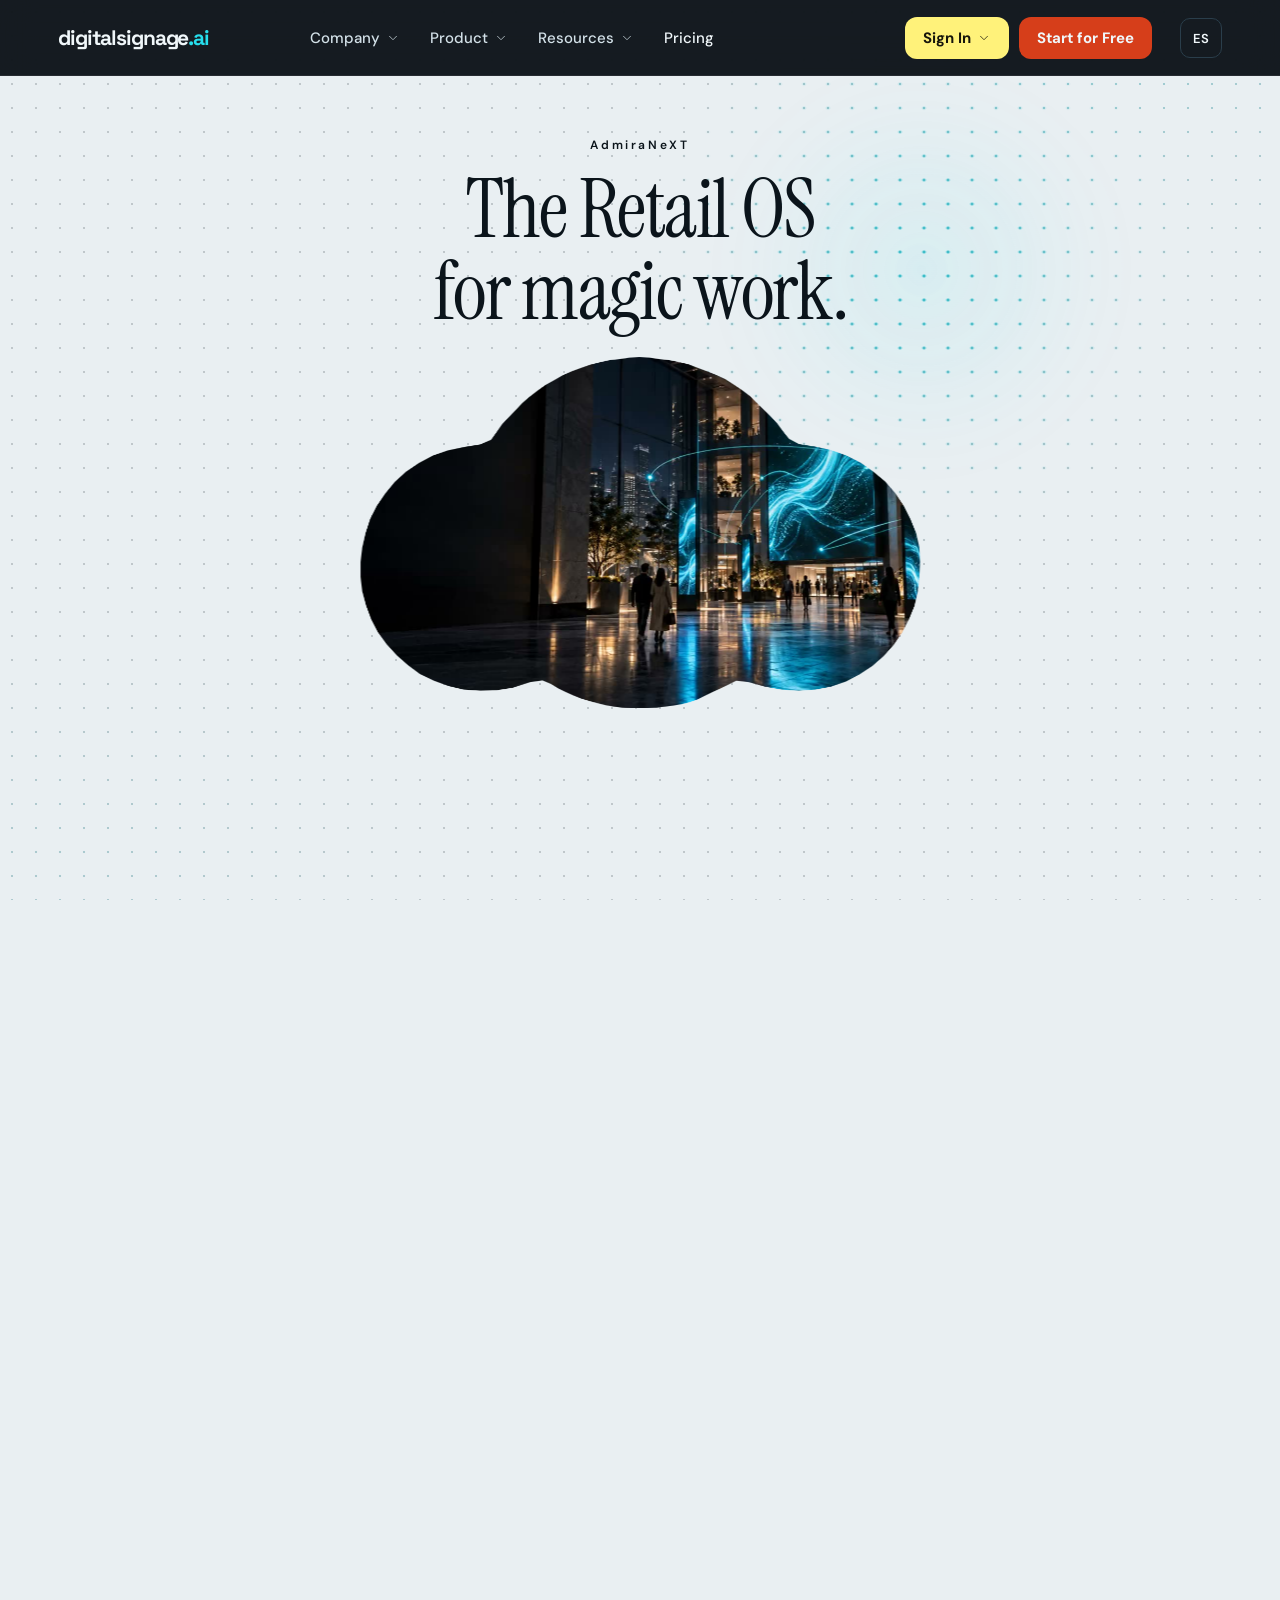
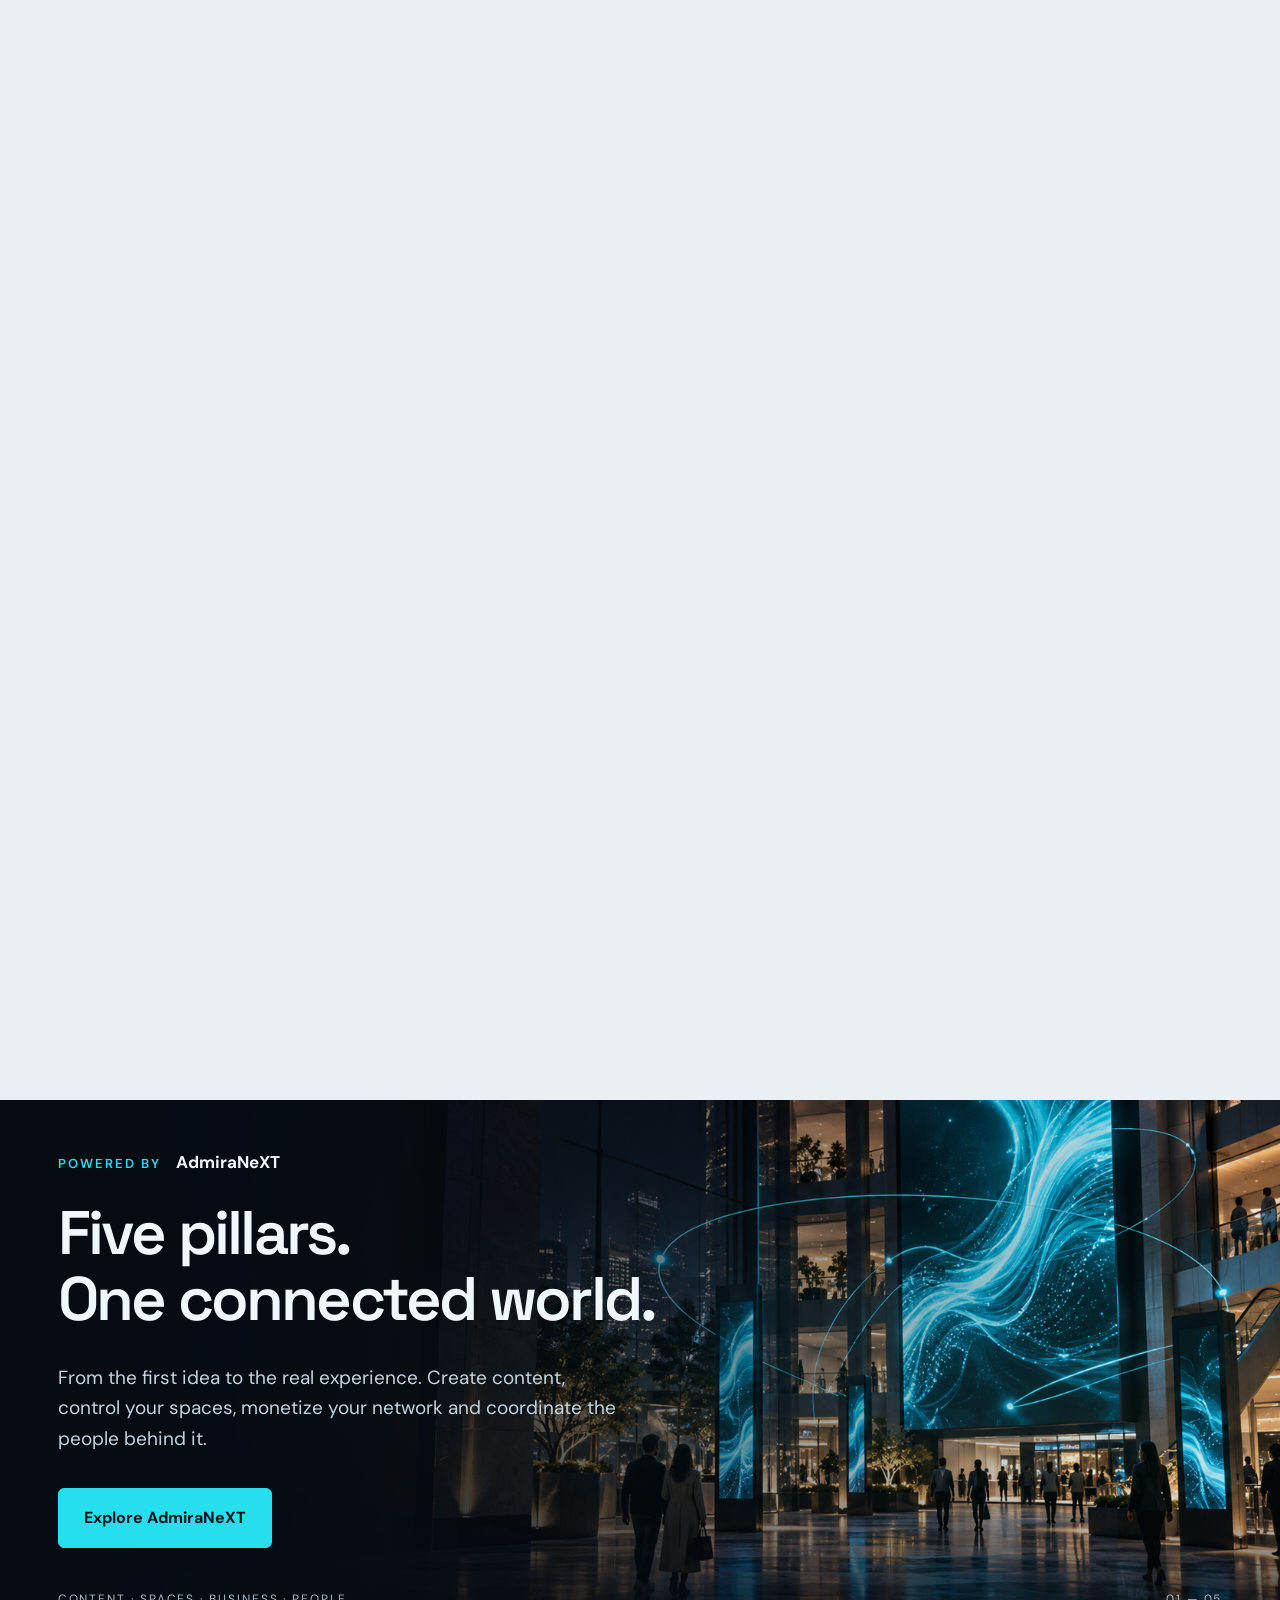
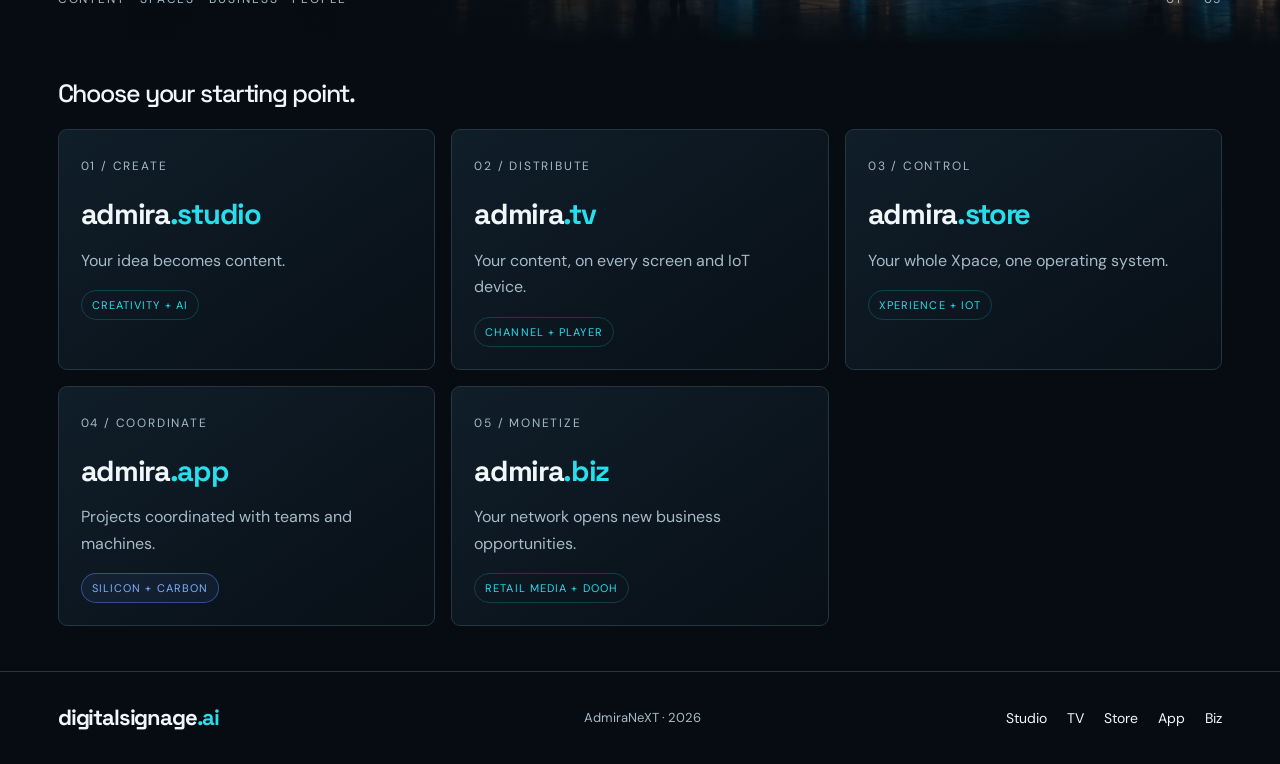
==== index.html @ 9fccf8bd "Conserva la versión de producción de la mañana del 3-oct (deployment 68630724), aprobada por Carlos" ====
<!doctype html><html lang="en"><head><meta charset="utf-8"><meta name="theme-color" content="#26deec"><meta property="og:site_name" content="digitalsignage.ai"><meta name="viewport" content="width=device-width,initial-scale=1"><title>AdmiraNeXT — Cinco soluciones. Un mundo conectado.</title><meta name="description" content="Crea contenidos con IA, controla la experiencia de tus espacios, monetiza tu red y coordina personas y agentes con AdmiraNeXT."><link rel="icon" type="image/svg+xml" href="data:image/svg+xml,%3Csvg xmlns='http://www.w3.org/2000/svg' viewBox='0 0 32 32'%3E%3Crect width='32' height='32' rx='8' fill='%23060d13'/%3E%3Cpath d='M8 24V8h4l8 10V8h4v16h-4L12 14v10z' fill='%2324def0'/%3E%3C/svg%3E"><link rel="preconnect" href="https://fonts.gstatic.com" crossorigin><link rel="stylesheet" href="https://fonts.googleapis.com/css2?family=Instrument+Serif&amp;display=swap"><link rel="stylesheet" href="/assets/style.css?v=20261003-11"><link rel="stylesheet" href="/assets/menu.css?v=20261003-11"></head><body data-page="home"><a class="skip" href="#ecosystem">Saltar al contenido</a><header class="dsn" data-site-header><div class="dsn-bar"><a class="brand dsn-logo" href="/" aria-label="digitalsignage.ai — Inicio" data-home-logo><svg xmlns="http://www.w3.org/2000/svg" viewBox="0 0 300 38" role="img" aria-label="digitalsignage.ai" class="wordmark-logo" width="250" height="34"><text x="0" y="29" fill="#f0f7fa" font-family="Space Grotesk,Arial,sans-serif" font-size="30" font-weight="700" letter-spacing="-1.6">digitalsignage<tspan fill="#26deec">.ai</tspan></text></svg></a></div></header><main><section class="ch" data-cloud-hero aria-labelledby="ch-title"><div class="ch-sticky"><div class="ch-dark" aria-hidden="true"></div><div class="dsn-dots dsn-dots--local" aria-hidden="true"></div><div class="ch-head"><p class="ch-eyebrow"><span class="nx">AdmiraNeXT</span></p><h1 class="ch-title" id="ch-title" data-es="El sistema operativo del retail<br>para un trabajo mágico." data-en="The Retail OS<br>for magic work.">The Retail OS<br>for magic work.</h1></div><div class="ch-frame"><div class="ch-card">
<!-- VÍDEO PROVISIONAL DE LA PORTADA. Para poner el definitivo, cambia SOLO estas dos rutas: src (mp4 H.264) y poster (jpg). -->
<video class="ch-video" data-hero-video muted autoplay loop playsinline preload="auto" poster="/assets/intro/provisional-poster.jpg" aria-hidden="true"><source src="/assets/intro/provisional.mp4" type="video/mp4"></video>
</div><div class="ch-box"><h2 data-es="Hecho para retailers" data-en="Made for Retailers">Hecho para retailers</h2><p data-es="AdmiraNeXT da a cada equipo una plataforma agéntica para pasar de los contenidos a la distribución y más allá. Con las mejores herramientas de venta cruzada, venta adicional y autoventa." data-en="AdmiraNeXT gives every team an agentic platform to move from contents to distribution and beyond. With the best tools for crosselling, upselling and selfselling.">AdmiraNeXT da a cada equipo una plataforma agéntica para pasar de los contenidos a la distribución y más allá. Con las mejores herramientas de venta cruzada, venta adicional y autoventa.</p></div></div></div><svg class="ch-defs" width="0" height="0" aria-hidden="true" focusable="false"><clipPath id="ch-clip" clipPathUnits="objectBoundingBox"><path d="M.999 .543L1.000 .585L.999 .626L.996 .668L.990 .709L.980 .748L.968 .785L.953 .820L.935 .852L.915 .880L.892 .904L.868 .924L.841 .939L.813 .947L.783 .950L.753 .947L.723 .939L.694 .926L.672 .922L.658 .933L.644 .944L.630 .954L.617 .964L.603 .975L.589 .983L.574 .989L.559 .993L.544 .996L.529 .999L.514 1.000L.499 1.000L.484 1.000L.469 .999L.454 .996L.439 .992L.424 .986L.410 .980L.395 .973L.381 .964L.367 .954L.354 .944L.341 .931L.326 .921L.304 .926L.273 .942L.244 .949L.215 .950L.185 .947L.158 .937L.132 .922L.107 .903L.086 .878L.066 .850L.048 .819L.032 .784L.020 .747L.011 .708L.004 .667L.001 .626L.001 .584L.004 .543L.010 .502L.018 .462L.030 .424L.045 .389L.062 .356L.082 .327L.105 .302L.130 .281L.157 .266L.187 .256L.215 .249L.234 .236L.244 .214L.254 .191L.266 .171L.278 .151L.290 .131L.303 .113L.317 .096L.331 .080L.347 .066L.362 .052L.378 .041L.395 .031L.411 .022L.429 .015L.446 .009L.464 .006L.481 .002L.499 .000L.517 .002L.534 .006L.552 .009L.569 .014L.587 .021L.603 .031L.620 .041L.636 .051L.652 .063L.667 .078L.682 .094L.696 .111L.708 .130L.721 .150L.733 .169L.745 .189L.755 .211L.766 .233L.784 .248L.812 .255L.841 .265L.869 .281L.894 .301L.917 .327L.938 .355L.956 .388L.971 .424L.983 .462L.993 .501Z"/></clipPath></svg></section><section class="hero hero--sub"><div class="hero-light" aria-hidden="true"></div><div class="hero-content"><p class="eyebrow">POWERED BY <b>AdmiraNeXT</b></p><h2 class="hero-title" data-es="Cinco soluciones.<br>Un mundo conectado." data-en="Five pillars.<br>One connected world.">Cinco soluciones.<br>Un mundo conectado.</h2><p class="hero-copy" data-es="De la idea a la experiencia real. Crea contenido, controla tus espacios, monetiza tu red y coordina a quienes la hacen posible." data-en="From the first idea to the real experience. Create content, control your spaces, monetize your network and coordinate the people behind it.">De la idea a la experiencia real. Crea contenido, controla tus espacios, monetiza tu red y coordina a quienes la hacen posible.</p><a class="button" href="#ecosystem" data-es="Explora AdmiraNeXT" data-en="Explore AdmiraNeXT">Explora AdmiraNeXT</a><div class="hero-foot"><span data-es="CONTENIDO · ESPACIOS · NEGOCIO · PERSONAS" data-en="CONTENT · SPACES · BUSINESS · PEOPLE">CONTENIDO · ESPACIOS · NEGOCIO · PERSONAS</span><span>01 — 05</span></div></div></section><section class="section" id="ecosystem"><div class="section-heading"><div><p class="eyebrow" data-es="EL ECOSISTEMA <span class=&quot;nx&quot;>AdmiraNeXT</span>" data-en="THE <span class=&quot;nx&quot;>AdmiraNeXT</span> ECOSYSTEM">THE <span class="nx">AdmiraNeXT</span> ECOSYSTEM</p><h2 data-es="Elige tu punto de partida." data-en="Choose your starting point.">Elige tu punto de partida.</h2></div></div><div class="pillar-grid">
<a class="pillar" href="/studio/"><span class="number">01 / <span data-es="CREAR" data-en="CREATE">CREAR</span></span><div class="symbol" aria-hidden="true">✳</div><h3>admira<span>.studio</span></h3><p data-es="Tu idea se convierte en contenido." data-en="Your idea becomes content.">Tu idea se convierte en contenido.</p><span class="pill" data-es="CREATIVIDAD + IA" data-en="CREATIVITY + AI">CREATIVIDAD + IA</span></a>
<a class="pillar" href="https://admira.tv/"><span class="number">02 / <span data-es="DISTRIBUIR" data-en="DISTRIBUTE">DISTRIBUIR</span></span><div class="symbol" aria-hidden="true">▶</div><h3>admira<span>.tv</span></h3><p data-es="Tu contenido, en todas las pantallas y dispositivos IoT." data-en="Your content, on every screen and IoT device.">Tu contenido, en todas las pantallas y dispositivos IoT.</p><span class="pill" data-es="CANAL + PLAYER" data-en="CHANNEL + PLAYER">CANAL + PLAYER</span></a>
<a class="pillar" href="/store/"><span class="number">03 / <span data-es="CONTROLAR" data-en="CONTROL">CONTROLAR</span></span><div class="symbol" aria-hidden="true">⌘</div><h3>admira<span>.store</span></h3><p data-es="Todo tu Xpacio, un solo sistema operativo." data-en="Your whole Xpace, one operating system.">Todo tu Xpacio, un solo sistema operativo.</p><span class="pill" data-es="XPERIENCIA + IOT" data-en="XPERIENCE + IOT">XPERIENCIA + IOT</span></a>
<a class="pillar" href="/app/"><span class="number">04 / <span data-es="COORDINAR" data-en="COORDINATE">COORDINAR</span></span><div class="symbol" aria-hidden="true">◎</div><h3>admira<span>.app</span></h3><p data-es="Proyectos coordinados con equipos y máquinas." data-en="Projects coordinated with teams and machines.">Proyectos coordinados con equipos y máquinas.</p><span class="pill pill--blue" data-es="SILICIO + CARBONO" data-en="SILICON + CARBON">SILICIO + CARBONO</span></a>
<a class="pillar" href="/biz/"><span class="number">05 / <span data-es="MONETIZAR" data-en="MONETIZE">MONETIZAR</span></span><div class="symbol" aria-hidden="true">⋈</div><h3>admira<span>.biz</span></h3><p data-es="Tu red abre nuevas oportunidades de negocio." data-en="Your network opens new business opportunities.">Tu red abre nuevas oportunidades de negocio.</p><span class="pill" data-es="RETAIL MEDIA + DOOH" data-en="RETAIL MEDIA + DOOH">RETAIL MEDIA + DOOH</span></a></div></section></main><footer><a class="brand" href="/" aria-label="digitalsignage.ai — Inicio" data-home-logo><svg xmlns="http://www.w3.org/2000/svg" viewBox="0 0 300 38" role="img" aria-label="digitalsignage.ai" class="wordmark-logo" width="250" height="34"><text x="0" y="29" fill="#f0f7fa" font-family="Space Grotesk,Arial,sans-serif" font-size="30" font-weight="700" letter-spacing="-1.6">digitalsignage<tspan fill="#26deec">.ai</tspan></text></svg></a><p>AdmiraNeXT · 2026</p><div><a href="https://admira.studio">Studio</a><a href="https://admira.tv">TV</a><a href="https://admira.store">Store</a><a href="https://admira.app">App</a><a href="https://admira.biz">Biz</a></div></footer><script src="/assets/app.js?v=20261003-11"></script><script src="/assets/home.js?v=20261003-11"></script><script defer src="https://www.admiranext.com/assets/live-presence.js?v=2"></script></body></html>
---- assets/style.css ----
@import url('https://fonts.googleapis.com/css2?family=DM+Sans:wght@400;500;600;700&family=Space+Grotesk:wght@400;500;600;700&display=swap');
:root{--bg:#060c12;--panel:#0b151e;--ink:#f0f7fa;--muted:#a6bac7;--cyan:#26deec;--line:#233642;color-scheme:dark}*{box-sizing:border-box}html{scroll-behavior:smooth;scroll-padding-top:100px}body{margin:0;background:var(--bg);color:var(--ink);font-family:'DM Sans',sans-serif;font-size:16px;line-height:1.65}h1,h2,h3,h4,.brand{font-family:'Space Grotesk',sans-serif;line-height:1.08;letter-spacing:-.045em}a{color:inherit;text-decoration:none}button{font:inherit}button,a{ -webkit-tap-highlight-color:transparent}a:focus-visible,button:focus-visible{outline:3px solid var(--cyan);outline-offset:6px}.skip{position:absolute;left:20px;top:-100px;z-index:100;background:var(--cyan);color:var(--bg);padding:12px}.skip:focus{top:10px}.brand{font-size:28px;font-weight:700;letter-spacing:-.07em;white-space:nowrap}.brand span,h3 span{color:var(--cyan)}footer a:hover{color:var(--cyan)}.button{display:inline-flex;align-items:center;justify-content:center;padding:16px 25px;background:var(--cyan);color:#031118;border:1px solid var(--cyan);border-radius:6px;font-weight:700;font-size:16px;transition:transform .2s,background .2s}.button:hover{transform:translateY(-2px);background:#8ef5fa}.button.outline{background:transparent;color:var(--ink)}.button.outline:hover{background:#26deec14}.button.small{padding:10px 16px;font-size:14px}.hero{min-height:690px;position:relative;display:flex;align-items:center;overflow:hidden;background:linear-gradient(120deg,#07131e,#0c2431)}.hero:before{content:'';position:absolute;inset:0;background:linear-gradient(90deg,#060c12 2%,#060c12e8 28%,#060c1270 56%,#060c1215 85%),linear-gradient(0deg,#060c12,transparent 28%);z-index:1}.hero{background-image:url('hero.png');background-position:center;background-size:cover}.hero-light{position:absolute;inset:0;background:radial-gradient(ellipse at 75% 50%,#26deec16,transparent 55%)}.hero-content{position:relative;z-index:2;width:100%;padding:74px 4.5% 35px}.eyebrow{color:var(--cyan);letter-spacing:.16em;font-size:13px;font-weight:600;margin:0 0 24px}.eyebrow b{color:var(--ink);letter-spacing:0;margin-left:10px;font-size:17px}h1{font-size:clamp(42px,5.5vw,83px);max-width:930px;margin:0 0 30px;font-weight:600}.hero-copy{max-width:570px;color:#c3d4df;font-size:19px;line-height:1.6;margin:0 0 34px}.hero-foot{display:flex;justify-content:space-between;margin-top:80px;color:var(--muted);font-size:12px;letter-spacing:.16em}.section{padding:100px 4.5%;max-width:1600px;margin:auto}.section-heading{display:flex;justify-content:space-between;align-items:end;gap:50px;margin-bottom:48px}.section-heading>p{max-width:375px;color:var(--muted);margin:0;font-size:17px}h2{font-size:clamp(32px,3.7vw,57px);font-weight:500;margin:0}.pillar-grid{display:grid;grid-template-columns:repeat(5,1fr);gap:16px}.pillar{background:linear-gradient(145deg,#101e29,#080f17);padding:30px 25px;min-height:310px;border:1px solid var(--line);border-radius:9px;position:relative;transition:border-color .2s,transform .2s}.pillar:hover{border-color:var(--cyan);transform:translateY(-5px)}.number{font-size:12px;letter-spacing:.15em;color:var(--muted)}.symbol{color:var(--cyan);font-size:44px;margin:22px 0 12px;line-height:1}h3{font-size:29px;margin:0 0 18px}.pillar p{color:var(--muted);font-size:16px;min-height:52px;margin-bottom:22px}.pill{display:inline-block;font-size:11px;letter-spacing:.1em;color:var(--cyan);border:1px solid #26deec33;border-radius:30px;padding:5px 10px}.solution{border-top:1px solid var(--line);padding:96px 4.5%;max-width:1600px;margin:auto;display:grid;grid-template-columns:1fr 1fr;gap:8%;align-items:center}.solution h2{font-size:clamp(34px,3.5vw,52px);margin:22px 0}.solution .intro{font-size:19px;line-height:1.6;color:var(--muted);max-width:580px}.domain-title{font-size:30px;letter-spacing:-.04em;margin-bottom:20px}.domain-title span{color:var(--cyan)}.features{display:grid;gap:20px;margin:30px 0}.feature{padding-left:18px;border-left:2px solid #26deec50}.feature h4{font-size:19px;letter-spacing:-.02em;margin:0 0 7px}.feature p{margin:0;color:var(--muted);font-size:16px}.audience{color:var(--muted);font-size:14px;margin:30px 0 22px}.audience b{color:var(--ink)}.visual-panel{padding:36px;border:1px solid var(--line);background:linear-gradient(140deg,#132534,#081018);border-radius:12px;min-height:450px;display:flex;flex-direction:column;justify-content:center}.panel-head{display:flex;justify-content:space-between;gap:12px;font-size:12px;letter-spacing:.1em;color:var(--muted);padding-bottom:20px;border-bottom:1px solid var(--line)}.panel-label{font-size:12px;letter-spacing:.12em;color:var(--muted);margin-bottom:15px}.asset-grid{display:grid;grid-template-columns:1fr 1fr;gap:12px;margin:24px 0}.asset{padding:25px 14px;background:#060f17;border:1px solid #26deec27;border-radius:6px}.asset strong{display:block;font-family:'Space Grotesk';font-size:23px;font-weight:500}.asset span{font-size:13px;color:var(--muted)}.bar{height:4px;background:linear-gradient(90deg,var(--cyan) 65%,#233642 65%);margin-top:15px}.signal-list{display:grid;gap:13px;margin:25px 0}.signal{display:flex;justify-content:space-between;gap:14px;padding:16px;background:#07111a;border:1px solid #1d3647;border-radius:6px}.signal span{color:var(--cyan);font-size:14px}.panel-caption{color:var(--muted);font-size:14px;margin:15px 0 0}.network{display:grid;grid-template-columns:repeat(3,1fr);gap:10px;margin:25px 0}.network div{border:1px solid #26deec45;border-radius:8px;padding:20px 10px;text-align:center;background:#08131d}.network b{display:block;font-size:24px;color:var(--cyan)}.network small{font-size:12px;color:var(--muted)}.mission{padding:19px 0;border-bottom:1px solid var(--line)}.mission strong{display:block;font-size:17px}.mission span{font-size:13px;color:var(--muted)}.mission em{font-style:normal;font-size:12px;color:var(--cyan);display:inline-block;margin-top:8px;border:1px solid #26deec35;padding:2px 8px;border-radius:20px}#journey{border-top:1px solid var(--line)}.steps{display:grid;grid-template-columns:repeat(4,1fr);gap:30px;margin-top:55px}.step{border-top:1px solid var(--cyan);padding-top:22px}.step .number{color:var(--cyan)}.step h3{font-size:24px;margin:18px 0 12px}.step p{color:var(--muted);font-size:16px}.example{margin-top:60px;padding:30px 36px;border-left:3px solid var(--cyan);background:var(--panel)}.example h3{font-size:24px}.example p{color:var(--muted);margin-bottom:0}#start{padding-top:70px;padding-bottom:90px}.start-inner{background:linear-gradient(120deg,#122b38,#0b151e);border:1px solid #26deec40;border-radius:12px;padding:48px}.chooser{display:flex;flex-wrap:wrap;gap:12px;margin:30px 0}.choice{padding:12px 16px;font:inherit;border:1px solid #35515f;background:transparent;color:var(--ink);border-radius:5px;cursor:pointer;text-align:left}.choice[aria-pressed=true]{border-color:var(--cyan);background:var(--cyan);color:#031118}.recommendation{display:grid;grid-template-columns:1fr auto;gap:25px;align-items:center;border-top:1px solid #35515f;padding-top:28px}.recommendation h3{font-size:27px}.recommendation p{color:var(--muted);max-width:700px;margin-bottom:0}footer{border-top:1px solid var(--line);padding:35px 4.5%;display:flex;align-items:center;justify-content:space-between;gap:25px}footer p{color:var(--muted);font-size:13px}footer>div{display:flex;gap:20px;font-size:14px}.reveal{animation:fade-in .5s both}@keyframes fade-in{from{opacity:.5;transform:translateY(8px)}to{opacity:1;transform:none}}@media(max-width:1050px){.pillar-grid{grid-template-columns:repeat(2,1fr)}.solution{gap:5%}.visual-panel{padding:24px}.steps{grid-template-columns:repeat(2,1fr)}}@media(max-width:700px){.hero{min-height:660px;background-position:60% center}.hero:before{background:linear-gradient(90deg,#060c12ed,#060c1290),linear-gradient(0deg,#060c12,transparent)}.hero-content{padding:65px 5% 30px}h1{font-size:43px;letter-spacing:-.045em}.hero-copy{font-size:17px}.hero-foot{margin-top:60px;gap:15px;letter-spacing:.08em}.section{padding:65px 5%}.section-heading{display:block}.section-heading>p{margin-top:25px}.pillar-grid{gap:12px}.pillar{padding:22px 16px;min-height:290px}h3{font-size:24px}.pillar p{font-size:15px}.pill{font-size:10px}.solution{display:flex;flex-direction:column;padding:65px 5%;gap:35px;align-items:stretch}.visual-panel{min-height:350px}.steps{gap:24px}.step h3{font-size:22px}.example{padding:25px}.start-inner{padding:26px}.recommendation{grid-template-columns:1fr}.recommendation .button{justify-self:start}footer{flex-wrap:wrap;padding:30px 5%}footer>div{width:100%;justify-content:space-between}}@media(prefers-reduced-motion:reduce){html{scroll-behavior:auto}*,*:before,*:after{animation:none!important;transition:none!important}}
/* Independent solution pages */
body[data-page=home] .hero{min-height:500px}body[data-page=home] .hero-content{padding-top:48px}body[data-page=home] .hero-foot{margin-top:42px}body[data-page=home] #ecosystem{padding-top:35px;padding-bottom:45px}body[data-page=home] .section-heading{margin-bottom:22px}body[data-page=home] .section-heading .eyebrow{display:none}body[data-page=home] .section-heading h2{font-size:25px}body[data-page=home] .pillar{min-height:205px;padding:22px}body[data-page=home] .symbol{display:none}body[data-page=home] .pillar h3{margin-top:20px}body[data-page=home] .pillar p{min-height:0;margin:12px 0 16px}body:not([data-page=home]) .solution{border-top:0;padding-top:45px;padding-bottom:35px;gap:7%;min-height:calc(100vh - 220px)}body:not([data-page=home]) .solution .eyebrow{margin-bottom:16px}body:not([data-page=home]) .solution h2{font-size:clamp(32px,3vw,45px);margin:16px 0}body:not([data-page=home]) .solution .intro{font-size:17px}body:not([data-page=home]) .features{margin:23px 0;gap:16px}body:not([data-page=home]) .feature p{font-size:15px}body:not([data-page=home]) .audience{margin:20px 0 17px}.related{border-top:1px solid var(--line);padding:18px 4.5%;display:flex;align-items:center;gap:28px}.related>span{color:var(--muted);font-size:12px;letter-spacing:.1em;margin-right:auto}.related a{font-size:14px}.related a:hover{color:var(--cyan)}footer{padding-top:22px;padding-bottom:22px}@media(max-width:899.98px){html{scroll-padding-top:80px}}@media(max-width:700px){body[data-page=home] .hero{min-height:520px}body[data-page=home] .hero-content{padding-top:45px}body[data-page=home] .pillar{padding:20px 15px;min-height:235px}body[data-page=home] .pillar h3{font-size:23px}body:not([data-page=home]) .solution{padding-top:38px}.related{flex-wrap:wrap;gap:16px;padding:22px 5%}.related>span{width:100%;margin:0}body:not([data-page=home]) .visual-panel{min-height:0}}

.wordmark-logo{display:block;width:250px;height:34px}footer .wordmark-logo{width:220px}@media(max-width:700px){.wordmark-logo{width:215px}}
/* Graphical product pages: explore horizontally, without a long landing page. */
.product-stage{display:grid;grid-template-columns:minmax(280px,.75fr) minmax(0,1.4fr);gap:5%;padding:36px 4.5% 24px;align-items:center;overflow:hidden}.product-copy{position:relative;z-index:1}.product-copy .eyebrow{margin:0 0 12px;font-size:11px}.product-domain{font-family:'Space Grotesk',sans-serif;font-size:25px;letter-spacing:-.05em;margin:0 0 18px}.product-domain span{color:var(--cyan)}.product-copy h1{font-size:clamp(32px,3.2vw,52px);margin:0 0 20px;letter-spacing:-.05em;line-height:1.04}.product-intro{font-size:15px;line-height:1.65;color:var(--muted);margin:0 0 18px;max-width:430px}.product-tags{display:flex;gap:8px;flex-wrap:wrap;margin-bottom:22px}.product-tags span{font-size:9px;letter-spacing:.08em;border:1px solid var(--line);padding:5px 9px;border-radius:4px;color:#bdd9e3}.product-copy .button{font-size:13px;padding:11px 17px}.product-visual{position:relative;min-width:0;padding-top:18px}.orbit{position:absolute;pointer-events:none;border:1px solid #26deec20;border-radius:50%;z-index:0}.orbit-one{width:600px;height:450px;top:-35px;left:35px;transform:rotate(-22deg)}.orbit-two{width:500px;height:540px;top:-60px;left:130px;transform:rotate(45deg)}.screenshot-frame{position:relative;background:#0b1119;border:1px solid #26deec50;border-radius:12px;overflow:hidden;box-shadow:0 25px 65px #0008,0 0 80px #26deec13}.screenshot-bar{display:flex;gap:14px;align-items:center;padding:10px 14px;background:#0e1a24;border-bottom:1px solid var(--line);font-size:10px;letter-spacing:.04em;color:#99b7c6}.window-dots{color:#496270;font-size:10px;letter-spacing:3px}.demo-badge{margin-left:auto;color:var(--cyan);font-size:9px;border:1px solid #26deec44;border-radius:3px;padding:1px 6px}.screenshot-body{position:relative;line-height:0}.screenshot-body>img{width:100%;height:auto;display:block}.hotspot{position:absolute;transform:translate(-50%,-50%);width:29px;height:29px;display:grid;place-items:center;border:1px solid #a6f8ff;background:#071620d9;color:#c7fbff;border-radius:50%;font-size:12px;cursor:pointer;box-shadow:0 0 0 5px #26deec22}.hotspot[aria-pressed=true]{background:var(--cyan);color:#031118;box-shadow:0 0 0 7px #26deec28}.capture-caption{display:flex;justify-content:space-between;align-items:center;gap:12px;margin-top:16px;color:#cee4ed;font-size:13px;position:relative}.capture-caption button{background:none;color:var(--cyan);border:0;cursor:pointer;font-size:12px;padding:5px 0}.demo-note{font-size:10px;color:#79909e;margin:4px 0 0;position:relative}.product-explorer{margin:0 4.5% 24px;position:relative;z-index:1}.explorer-head{display:flex;align-items:center;justify-content:space-between;border-bottom:1px solid var(--line);gap:20px}.detail-tabs{display:flex;gap:26px}.detail-tabs button{border:0;border-bottom:2px solid transparent;color:var(--muted);background:transparent;cursor:pointer;padding:12px 0;font-size:13px}.detail-tabs button[aria-selected=true]{color:var(--cyan);border-bottom-color:var(--cyan)}.white-label-link{font-size:11px;color:var(--muted)}.white-label-link:hover{color:var(--cyan)}.detail-cards{display:grid;grid-template-columns:repeat(3,minmax(0,1fr));gap:18px;padding-top:18px;min-height:176px}.detail-card{padding:15px 18px;background:linear-gradient(140deg,#0f1b25,#08111a);border:1px solid #203443;border-radius:7px;position:relative;transition:border-color .2s}.detail-card.selected{border-color:#26deec99;background:linear-gradient(140deg,#122b36,#0a151e)}.card-index{color:var(--cyan);font-size:10px;letter-spacing:.1em;display:block;margin-bottom:7px}.detail-card h3{font-size:18px;line-height:1.2;letter-spacing:-.025em;margin:0 0 8px}.detail-card p{font-size:13px;line-height:1.6;color:var(--muted);margin:0}.detail-card>a{font-size:12px;display:inline-block;color:var(--cyan);margin-top:8px}.capture-dialog{background:#080f17;color:var(--ink);width:min(95vw,1280px);max-width:1280px;border:1px solid #26deec66;border-radius:10px;padding:24px;box-shadow:0 25px 150px #000}.capture-dialog::backdrop{background:#02070cea;backdrop-filter:blur(8px)}.capture-dialog img{display:block;width:100%;height:auto}.capture-dialog p{font-size:12px;color:var(--muted);margin:0 35px 12px 0}.capture-dialog p:last-child{margin:12px 0 0}.capture-dialog button{position:absolute;right:14px;top:8px;background:none;color:var(--ink);font-size:28px;border:0;cursor:pointer}.related{padding-top:12px;padding-bottom:12px}body:not([data-page=home]) footer{padding-top:15px;padding-bottom:15px}body:not([data-page=home]) footer .wordmark-logo{width:180px;height:24px}@media(min-width:1100px) and (min-height:850px){.product-stage{padding-top:60px;padding-bottom:45px}.product-explorer{margin-bottom:35px}}@media(max-width:850px){.product-stage{grid-template-columns:1fr;gap:20px;padding-top:25px}.product-intro{max-width:640px}.product-copy h1 br{display:none}.product-copy h1{font-size:36px}.product-tags{margin-bottom:14px}.product-visual{padding-top:0}.orbit{display:none}.detail-cards{gap:10px}.detail-card{padding:14px}.detail-card h3{font-size:16px}.explorer-head{flex-wrap:wrap;gap:0}.white-label-link{padding-bottom:12px}.capture-dialog{padding:18px 12px}}@media(max-width:600px){.detail-cards{grid-template-columns:1fr}.detail-tabs{gap:22px}.detail-tabs button{font-size:12px}.capture-caption{font-size:11px}.capture-caption button{font-size:10px}.hotspot{width:25px;height:25px;font-size:11px}.product-copy h1{font-size:33px}.product-domain{font-size:22px}.product-explorer{margin-top:8px}.demo-note{font-size:9px}.product-stage{padding-bottom:18px}}

@media(max-width:600px){.detail-cards{grid-template-columns:repeat(3,82vw);overflow-x:auto;scroll-snap-type:x mandatory;padding-bottom:10px}.detail-card{scroll-snap-align:start}.product-visual{max-width:100%}}

/* Precios (importes en /assets/pricing.js) */
.page-hero{padding:64px 4.5% 30px;max-width:1240px;margin:0 auto}.page-hero .eyebrow{margin-bottom:16px}.page-hero h1{font-size:clamp(36px,4.4vw,62px);margin:0 0 18px;max-width:860px}.page-intro{font-size:18px;color:var(--muted);max-width:660px;margin:0}.page-cta{display:flex;flex-wrap:wrap;gap:12px;margin-top:28px}
.price-controls{display:flex;flex-wrap:wrap;align-items:center;justify-content:space-between;gap:16px 24px;max-width:1240px;margin:0 auto;padding:6px 4.5% 22px}
.seg{display:inline-flex;padding:4px;border:1px solid var(--line);border-radius:999px;background:#0b151ecc}.seg button{border:0;border-radius:999px;padding:9px 20px;background:transparent;color:var(--muted);font-weight:600;font-size:15px;cursor:pointer;transition:background .15s,color .15s}.seg button[aria-selected=true]{background:var(--ink);color:#061017}.seg button:not([aria-selected=true]):hover{color:var(--ink)}
.billing{display:flex;align-items:center;gap:10px;flex-wrap:wrap}.billing-opt{border:0;background:none;padding:6px 2px;color:var(--muted);font-weight:600;font-size:15px;cursor:pointer}.billing-opt[aria-pressed=true]{color:var(--ink)}
.billing-switch{position:relative;width:52px;height:28px;border:1px solid #2f4654;border-radius:999px;background:#0e1a23;cursor:pointer;padding:0}.billing-switch span{position:absolute;top:3px;left:3px;width:20px;height:20px;border-radius:50%;background:var(--cyan);box-shadow:0 0 12px #26deec80;transition:transform .2s}.billing-switch[aria-checked=true] span{transform:translateX(24px)}
.save-max{padding:5px 10px;border-radius:999px;background:#26deec1f;border:1px solid #26deec55;color:var(--cyan);font-size:12px;font-weight:700;letter-spacing:.06em;text-transform:uppercase}
.plans{display:grid;grid-template-columns:repeat(3,minmax(0,1fr));gap:16px;padding:0 4.5% 24px;max-width:1240px;margin:0 auto}.plans[hidden]{display:none}.plans--two{grid-template-columns:repeat(2,minmax(0,1fr))}
.plan{display:flex;flex-direction:column;padding:28px 26px;border:1px solid var(--line);border-radius:16px;background:linear-gradient(150deg,#101d28,#080f17)}.plan--featured{border-color:#26deec80;box-shadow:0 0 0 1px #26deec30,0 20px 60px #26deec14}
.plan-head{display:flex;align-items:center;justify-content:space-between;gap:10px}.plan h2,.plan-free h2{font-size:28px;font-weight:600;margin:0}.plan-badge{flex:none;padding:5px 10px;border-radius:999px;background:var(--cyan);color:#031118;font-size:11.5px;font-weight:700;letter-spacing:.08em;text-transform:uppercase}.plan:not(.plan--featured) .plan-badge{background:#26deec1f;color:var(--cyan);border:1px solid #26deec55}
.plan-tag{color:var(--muted);margin:8px 0 18px;min-height:26px}
.plan-price{margin:0 0 20px;min-height:84px}.pp-row{display:flex;align-items:baseline;gap:10px}.pp-now{font-family:'Space Grotesk',sans-serif;font-size:52px;font-weight:600;letter-spacing:-.04em;line-height:1}.pp-now--word{font-size:44px}.pp-list{font-family:'Space Grotesk',sans-serif;font-size:24px;color:#8399a6;text-decoration-thickness:2px}.pp-meta{display:flex;flex-wrap:wrap;align-items:center;gap:6px;margin-top:10px}.pp-per,.pp-save{padding:3px 8px;border-radius:6px;font-size:12.5px;font-weight:600}.pp-per{background:#16222c;color:#c3d4df}.pp-save{background:#fff27a;color:#16150b}.pp-sr{position:absolute;width:1px;height:1px;overflow:hidden;clip:rect(0 0 0 0);white-space:nowrap}
.plan .button{align-self:stretch;font-size:15px;padding:13px 18px}.plan-inc{font-size:12px;letter-spacing:.12em;text-transform:uppercase;color:var(--muted);margin:26px 0 10px}.plan-list{list-style:none;margin:0;padding:0;display:grid;gap:11px}.plan-list li{display:flex;gap:10px;font-size:15px;line-height:1.5;color:#d6e3ea}.plan-list svg{flex:none;width:18px;height:18px;margin-top:2px}.plan-list path{fill:none;stroke:var(--cyan);stroke-width:1.8;stroke-linecap:round;stroke-linejoin:round}
.seats{display:grid;grid-template-columns:auto auto;align-items:center;justify-content:space-between;gap:8px 12px;margin:0 0 18px;padding:14px 16px;border:1px solid var(--line);border-radius:12px;background:#0b151e}.seats-label{font-weight:600}.seats-step{display:flex;align-items:center;gap:6px}.seats-btn{width:34px;height:34px;border:1px solid #2f4654;border-radius:9px;background:#101d28;color:var(--ink);font-size:18px;cursor:pointer}.seats-btn:disabled{opacity:.4;cursor:default}.seats-val{min-width:28px;text-align:center;font-weight:700}.seats-total{grid-column:1/-1;margin:0;font-family:'Space Grotesk',sans-serif;font-size:20px;font-weight:600}.seats-total small{font-family:'DM Sans',sans-serif;font-size:13px;color:var(--muted);font-weight:500}.seats-min{grid-column:1/-1;margin:0;font-size:13px;color:var(--muted)}
.plan-free{display:grid;grid-template-columns:minmax(0,1.1fr) auto minmax(0,1.4fr) auto;align-items:center;gap:20px 32px;max-width:calc(1240px - 9%);margin:0 auto;padding:22px 26px;border:1px dashed #2f4654;border-radius:16px;background:#080f17d9}.plan-free .plan-tag{margin:6px 0 0;min-height:0}.plan-free .plan-price{margin:0;min-height:0}.plan-free .pp-now{font-size:40px}.plan-list--free{gap:8px}.plan-list--free li{font-size:14px}
.pricing-note{max-width:1240px;margin:18px auto 0;padding:0 4.5%;color:var(--muted);font-size:14px}
.pricing-more{max-width:1240px;margin:40px auto 60px;padding:30px 4.5% 0;border-top:1px solid var(--line)}.pricing-more h2{font-size:26px}.pricing-more p{color:var(--muted);max-width:640px}.pricing-links{display:flex;flex-wrap:wrap;align-items:center;gap:12px 24px;font-size:15px}.pricing-links a:not(.button):hover{color:var(--cyan)}
@media(max-width:1060px){.plan-free{grid-template-columns:1fr auto;max-width:none;margin:0 4.5%}.plan-list--free{grid-column:1/-1}}
@media(max-width:900px){.plans,.plans--two{grid-template-columns:1fr;padding-left:16px;padding-right:16px}.page-hero{padding:40px 16px 20px}.price-controls{padding:4px 16px 18px}.plan-free{margin:0 16px;grid-template-columns:1fr}.plan-free .button{justify-self:stretch}.pricing-note{padding:0 16px}.pricing-more{padding-left:16px;padding-right:16px}}
/* Portada: héroe con la nube de Admira (lógica en /assets/home.js). --s, --ty, --dark, --out y --box los escribe home.js. */
.ch{--s:.45;--ty:0px;--dark:0;--out:0;--box:0;--ink-light:#0b141b;--hh:76px;position:relative;margin-top:calc(var(--hh) * -1);height:300vh;height:300svh;background:#e9eff2}
.ch-sticky{position:sticky;top:0;height:100vh;height:100svh;overflow:hidden;background:#e9eff2}
.ch-dark{position:absolute;inset:0;background:var(--bg);opacity:var(--dark)}
.dsn-dots.dsn-dots--local{position:absolute;z-index:0;--x:72vw;--y:30vh}
.dsn-dots--local .dsn-dots-base{background-image:radial-gradient(circle at 50% 50%,#0b1a2430 0,#0b1a2430 1px,transparent 1.5px);opacity:calc(1 - var(--dark))}
.dsn-dots--local:before{content:'';position:absolute;inset:0;background-image:radial-gradient(circle at 50% 50%,#a9c3d12e 0,#a9c3d12e 1px,transparent 1.5px);background-size:var(--gap) var(--gap);opacity:var(--dark)}
.dsn-dots--local .dsn-dots-halo{background-image:radial-gradient(circle at 50% 50%,#10b4c2 0,#10b4c2 1.3px,transparent 1.9px)}
.ch-head{position:relative;z-index:1;padding:calc(var(--hh) + 7vh) 24px 0;text-align:center;color:var(--ink-light);opacity:calc(1 - var(--out));transform:translateY(calc(var(--out) * -40px))}
.ch-eyebrow{margin:0 0 18px;font:600 12px/1 'DM Sans',sans-serif;letter-spacing:.22em;text-transform:uppercase}
.ch-title{margin:0 auto;max-width:none;font-family:'Instrument Serif',Georgia,'Times New Roman',serif;font-weight:400;font-size:clamp(46px,6.4vw,92px);line-height:1;letter-spacing:-.02em;color:var(--ink-light)}
.ch-frame{position:absolute;z-index:2;left:50%;top:calc(var(--hh) + 22px);width:min(1200px,calc(100vw - 48px));height:min(calc(100vh - var(--hh) - 44px),calc(min(1200px,calc(100vw - 48px)) * .56));transform:translateX(-50%)}
.ch-card{position:absolute;inset:0;overflow:hidden;background:#0b151e;transform:translateY(var(--ty)) scale(var(--s));transform-origin:50% 50%;will-change:transform;-webkit-clip-path:url(#ch-clip);clip-path:url(#ch-clip)}
.ch-video{display:block;width:100%;height:100%;object-fit:cover}
.ch-box{position:absolute;left:-14px;bottom:-18px;width:min(400px,calc(100% - 8px));padding:26px 28px 28px;background:var(--dsn-yellow,#fff27a);color:#16150b;border-radius:4px;box-shadow:0 18px 50px #0007;opacity:var(--box);transform:translateY(calc((1 - var(--box)) * 24px));pointer-events:none}
.ch.is-card .ch-box{pointer-events:auto}
.ch-box h2{margin:0 0 14px;font:400 clamp(30px,3vw,40px)/1.02 'Instrument Serif',Georgia,serif;letter-spacing:-.01em;color:#16150b}
.ch-box p{margin:0;font-size:15px;line-height:1.5;color:#2a2812}
.ch-defs{position:absolute;width:0;height:0}
.ch--static{height:auto}.ch--static .ch-sticky{position:relative;height:auto;padding-bottom:70px}.ch--static .ch-frame{position:relative;left:auto;top:auto;transform:none;margin:48px auto 0}.ch--static .ch-head{padding-top:calc(var(--hh) + 48px)}
.hero--sub{min-height:600px}.hero-title{font-size:clamp(38px,4.8vw,72px);max-width:930px;margin:0 0 30px;font-weight:600}
@media(max-width:899.98px){.ch{--hh:64px;height:240vh;height:240svh}.ch-head{padding-top:calc(var(--hh) + 13vh)}.ch-title{font-size:clamp(42px,12vw,60px)}.ch-frame{width:calc(100vw - 32px);height:min(calc(100svh - var(--hh) - 40px),calc((100vw - 32px) * 1.6));top:calc(var(--hh) + 20px)}.ch-box{left:-4px;bottom:-8px;width:calc(100% - 20px);padding:20px 20px 22px}.ch-box p{font-size:14px}}

@media(min-width:1051px) and (max-width:1320px){.pillar-grid{grid-template-columns:repeat(3,1fr)}}
.pill.pill--blue{color:#7fb2ff;border-color:rgba(91,141,255,.45);background:rgba(91,141,255,.08)}
.seats[hidden]{display:none!important}

/* La marca se escribe siempre AdmiraNeXT, también dentro de rótulos en mayúsculas (Carlos, 3-oct-2026). */
.nx{text-transform:none}
---- assets/menu.css ----
/* Cabecera de digitalsignage.ai: barra, megamenú y panel móvil.
   Todo va con prefijo .dsn para no pisar las maquetas de /demo/ (que tienen sus propios <header> y <nav>).
   El marcado lo genera /assets/app.js a partir del marcador <header class="dsn" data-site-header>. */
.dsn{--dsn-bg:#060c12;--dsn-panel:#0b141c;--dsn-raise:#131f29;--dsn-chip:#16222c;--dsn-line:#1f303c;--dsn-ink:#f0f7fa;--dsn-soft:#d3e1e8;--dsn-muted:#8fa5b2;--dsn-cyan:#26deec;--dsn-yellow:#fff27a;--dsn-yellow-ink:#16150b;--dsn-orange:#D63E1A;--dsn-orange-ink:#fff;--dsn-h:76px;position:sticky;top:0;z-index:60;color:var(--dsn-ink);font-family:'DM Sans',system-ui,-apple-system,'Segoe UI',sans-serif;line-height:1.3}
.dsn:before{content:'';position:absolute;inset:0;background:#060c12ee;backdrop-filter:blur(16px);-webkit-backdrop-filter:blur(16px);border-bottom:1px solid #ffffff12;z-index:-1}
.dsn *,.dsn *:before,.dsn *:after{box-sizing:border-box}
.dsn a{color:inherit;text-decoration:none}
.dsn ul{list-style:none;margin:0;padding:0}
.dsn-bar{position:relative;height:var(--dsn-h);display:flex;align-items:center;gap:28px;padding:0 4.5%}
.dsn-logo{flex:none;display:flex;align-items:center}
.dsn .wordmark-logo{display:block;width:210px;height:auto}
.dsn-drawer{flex:1;min-width:0;display:flex;align-items:center;gap:24px}
.dsn-nav{flex:1;min-width:0}
.dsn-list{display:flex;align-items:center;gap:2px}
.dsn-item{position:static}
.dsn-item--sm{position:relative}
.dsn-i{width:18px;height:18px;flex:none}
.dsn-i path{fill:none;stroke:currentColor;stroke-width:1.6;stroke-linecap:round;stroke-linejoin:round}
.dsn-chev{width:14px;height:14px;transition:transform .2s;opacity:.8}
[aria-expanded=true]>.dsn-chev{transform:rotate(180deg)}
.dsn-trigger,.dsn-link{display:inline-flex;align-items:center;gap:6px;height:40px;padding:0 14px;border:0;border-radius:10px;background:transparent;color:var(--dsn-soft);font:500 15px/1 'DM Sans',system-ui,sans-serif;cursor:pointer;white-space:nowrap;transition:background .15s,color .15s}
.dsn-trigger:hover,.dsn-link:hover,.dsn-trigger[aria-expanded=true]{background:#1b2832;color:#fff}
.dsn-trigger.is-current,.dsn-link[aria-current=page]{color:var(--dsn-cyan)}
.dsn-actions{display:flex;align-items:center;gap:10px;margin-left:auto}
.dsn-btn{display:inline-flex;align-items:center;justify-content:center;gap:6px;height:42px;padding:0 18px;border:0;border-radius:12px;font:700 15px/1 'DM Sans',system-ui,sans-serif;cursor:pointer;white-space:nowrap;transition:transform .15s,filter .15s,box-shadow .15s}
.dsn-btn:hover{filter:brightness(1.06);transform:translateY(-1px)}
.dsn-btn--signin{background:var(--dsn-yellow);color:var(--dsn-yellow-ink)}
.dsn-btn--signin[aria-expanded=true]{box-shadow:0 0 0 3px #fff27a40}
.dsn-btn--start{background:var(--dsn-orange);color:var(--dsn-orange-ink)}
.dsn-lang{flex:none;height:40px;min-width:42px;padding:0 10px;border:1px solid #2a3e4b;border-radius:10px;background:transparent;color:var(--dsn-ink);font:600 13px/1 'DM Sans',system-ui,sans-serif;letter-spacing:.06em;cursor:pointer}
.dsn-lang:hover{border-color:var(--dsn-cyan);color:var(--dsn-cyan)}
.dsn-burger{display:none;flex:none;width:44px;height:44px;place-items:center;border:1px solid #2a3e4b;border-radius:12px;background:transparent;color:var(--dsn-ink);cursor:pointer}
.dsn-burger .dsn-i{width:22px;height:22px}
.dsn-burger .dsn-close,.dsn.is-open .dsn-burger .dsn-open{display:none}
.dsn.is-open .dsn-burger .dsn-close{display:block}
.dsn a:focus-visible,.dsn button:focus-visible{outline:3px solid var(--dsn-cyan);outline-offset:2px}

/* Paneles */
.dsn-panel{position:absolute;top:calc(100% + 8px);z-index:2;background:var(--dsn-panel);border:1px solid var(--dsn-line);border-radius:18px;box-shadow:0 30px 80px #000c,0 0 0 1px #00000040;padding:18px}
.dsn-panel:before{content:'';position:absolute;left:0;right:0;top:-14px;height:14px}
.dsn-panel[hidden]{display:none}
.dsn-mega{left:4.5%;right:4.5%;max-width:1180px;margin:0 auto;display:grid;grid-template-columns:repeat(3,minmax(0,1fr)) minmax(260px,1.3fr);gap:10px;padding:20px}
.dsn-pop{left:0;width:340px}
.dsn-signin .dsn-pop{left:auto;right:0;width:300px}
.dsn-col-title{margin:4px 10px 10px;font:600 11.5px/1.2 'DM Sans',system-ui,sans-serif;letter-spacing:.14em;text-transform:uppercase;color:var(--dsn-muted)}
.dsn-col ul,.dsn-pop ul{display:grid;gap:2px}
.dsn-mlink{display:flex;align-items:center;gap:12px;padding:7px 10px;border-radius:11px;color:#e3edf2;font:500 15px/1.25 'DM Sans',system-ui,sans-serif;transition:background .12s}
.dsn-mlink:hover,.dsn-mlink.is-active,.dsn-mlink:focus-visible{background:var(--dsn-raise)}
.dsn-mlink[aria-current=page] .dsn-mlabel{color:var(--dsn-cyan)}
.dsn-ico{flex:none;width:34px;height:34px;display:grid;place-items:center;border-radius:9px;background:var(--dsn-chip);border:1px solid #243541;color:#c9dbe4;transition:color .12s,border-color .12s}
.dsn-mlink:hover .dsn-ico,.dsn-mlink.is-active .dsn-ico,.dsn-mlink:focus-visible .dsn-ico{color:var(--dsn-cyan);border-color:#26deec55}
.dsn-mtext{display:flex;flex-direction:column;gap:3px;min-width:0}
.dsn-mlabel{display:flex;align-items:center;gap:6px}
.dsn-ext{font-size:11px;color:var(--dsn-muted)}
.dsn-mdesc{font-size:12.5px;font-weight:400;color:var(--dsn-muted);line-height:1.35}
.dsn-sr{position:absolute;width:1px;height:1px;padding:0;margin:-1px;overflow:hidden;clip:rect(0 0 0 0);white-space:nowrap;border:0}
.dsn-preview{display:flex;flex-direction:column;border-radius:14px;overflow:hidden;background:var(--dsn-raise);border:1px solid var(--dsn-line);align-self:start}
.dsn-preview img{display:block;width:100%;height:auto;aspect-ratio:1280/610;object-fit:cover;object-position:left top;background:#0a1219}
.dsn-preview-body{padding:14px 16px 16px;min-height:92px}
.dsn-preview strong{display:block;font:600 18px/1.2 'Space Grotesk','DM Sans',sans-serif;letter-spacing:-.02em;color:var(--dsn-ink)}
.dsn-preview p{margin:6px 0 0;font-size:13.5px;line-height:1.45;color:var(--dsn-muted)}
@media (prefers-reduced-motion:no-preference){.dsn-panel:not([hidden]){animation:dsn-in .16s ease-out}.dsn-preview img{transition:opacity .15s}}
@keyframes dsn-in{from{opacity:0;transform:translateY(-6px)}to{opacity:1;transform:none}}

/* Escritorio estrecho (900–1180 px): todo cabe sin esconder nada */
@media (min-width:900px) and (max-width:1259.98px){
.dsn-bar{gap:14px;padding:0 20px}
.dsn .wordmark-logo{width:160px}
.dsn-drawer{gap:12px}
.dsn-trigger,.dsn-link{padding:0 9px;font-size:14px;gap:4px}
.dsn-actions{gap:6px}
.dsn-btn{padding:0 12px;font-size:14px;height:40px}
.dsn-mega{left:20px;right:20px;grid-template-columns:repeat(3,minmax(0,1fr)) minmax(220px,1.1fr)}
}

/* 900–1060 px: aún más compacto */
@media (min-width:900px) and (max-width:1060px){
.dsn-bar{gap:10px;padding:0 16px}
.dsn .wordmark-logo{width:138px}
.dsn-drawer{gap:8px}
.dsn-list{gap:0}
.dsn-trigger,.dsn-link{padding:0 7px;font-size:13.5px;gap:2px}
.dsn-chev{width:12px;height:12px}
.dsn-btn{padding:0 10px;font-size:13.5px}
.dsn-lang{min-width:38px;padding:0 8px}
}
/* Móvil (< 900 px): botón ☰ y panel a pantalla completa con acordeones */
@media (max-width:899.98px){
.dsn{--dsn-h:64px}
.dsn-bar{gap:8px;padding:0 16px}
.dsn .wordmark-logo{width:min(200px,52vw)}
.dsn-logo{margin-right:auto}
.dsn-burger{display:grid;order:3}
.dsn-lang{order:2;height:44px}
.dsn-drawer{display:none;position:fixed;top:var(--dsn-h);left:0;right:0;bottom:0;flex-direction:column;align-items:stretch;gap:20px;padding:8px 16px calc(28px + env(safe-area-inset-bottom));background:var(--dsn-bg);overflow-y:auto;overscroll-behavior:contain;border-top:1px solid #ffffff12}
.dsn.is-open .dsn-drawer{display:flex}
.dsn-nav{flex:none}
.dsn-list{flex-direction:column;align-items:stretch;gap:0}
.dsn-list>.dsn-item{border-bottom:1px solid #18262f}
.dsn-trigger,.dsn-link{width:100%;height:58px;justify-content:space-between;padding:0 4px;border-radius:0;font-size:19px;font-weight:600;background:none!important}
.dsn-chev{width:18px;height:18px}
.dsn-panel{position:static;width:auto;max-width:none;margin:0;padding:0 0 14px;border:0;border-radius:0;background:none;box-shadow:none;animation:none!important}
.dsn-panel:before{display:none}
.dsn-mega{display:block}
.dsn-preview{display:none}
.dsn-col+.dsn-col{margin-top:10px}
.dsn-col-title{margin:6px 4px 6px}
.dsn-mlink{padding:8px 4px}
.dsn-pop .dsn-mdesc{display:none}
.dsn-actions{flex-direction:column;align-items:stretch;gap:10px;margin:0}
.dsn-signin{display:flex;flex-direction:column}
.dsn-btn{width:100%;height:52px;font-size:17px}
.dsn-signin .dsn-pop{width:auto;padding:8px 0 0}
}
html.dsn-lock,html.dsn-lock body{overflow:hidden}
@media (prefers-reduced-motion:reduce){.dsn *{transition:none!important;animation:none!important}}
/* Captura limpia de las maquetas de /demo/?capture */
body.capture .dsn{display:none}

/* ── Fondo puntillado que se ilumina (todas las páginas) ──────────────────────────
   Capa fija detrás del contenido (z-index:-1, sin eventos de puntero), creada por /assets/app.js.
   · base: rejilla de puntos sutil, estática.
   · reposo: puntos cian enmascarados en dos zonas que «respiran» despacio (solo opacidad).
   · halo: un cuadrado de --d px con puntos cian y una bruma suave, enmascarado en círculo, que sigue al
     ratón con transform; su background-position compensa el desplazamiento para que sus puntos caigan
     exactamente sobre los de la base. app.js solo escribe --x/--y dentro de un requestAnimationFrame
     cuando el ratón se mueve; en táctil y con movimiento reducido el halo se queda fijo. */
.dsn-dots{--gap:24px;--x:78vw;--y:20vh;--d:560px;position:fixed;inset:0;z-index:-1;pointer-events:none;overflow:hidden;contain:strict}
.dsn-dots>i{position:absolute;display:block}
.dsn-dots-base,.dsn-dots-idle{inset:0;background-size:var(--gap) var(--gap)}
.dsn-dots-base{background-image:radial-gradient(circle at 50% 50%,#a9c3d12e 0,#a9c3d12e 1px,transparent 1.5px)}
.dsn-dots-idle{background-image:radial-gradient(circle at 50% 50%,#26deec 0,#26deec 1px,transparent 1.6px);opacity:.22;
  -webkit-mask:radial-gradient(ellipse 46% 40% at 88% 8%,#000,transparent 70%),radial-gradient(ellipse 40% 36% at 6% 96%,#000a,transparent 70%);
          mask:radial-gradient(ellipse 46% 40% at 88% 8%,#000,transparent 70%),radial-gradient(ellipse 40% 36% at 6% 96%,#000a,transparent 70%)}
.dsn-dots-halo{left:0;top:0;width:var(--d);height:var(--d);will-change:transform;
  transform:translate3d(calc(var(--x) - var(--d) / 2),calc(var(--y) - var(--d) / 2),0);
  background-image:radial-gradient(circle at 50% 50%,#26deec 0,#26deec 1.2px,transparent 1.8px);background-size:var(--gap) var(--gap);
  background-position:calc(var(--d) / 2 - var(--x)) calc(var(--d) / 2 - var(--y));
  -webkit-mask:radial-gradient(closest-side,#000 0,#000c 30%,#0005 62%,transparent 100%);
          mask:radial-gradient(closest-side,#000 0,#000c 30%,#0005 62%,transparent 100%);
  opacity:.85;transition:opacity .5s}
.dsn-dots-halo:before{content:'';position:absolute;inset:0;background:radial-gradient(closest-side,#26deec1a,transparent)}
@media (hover:none),(pointer:coarse){.dsn-dots{--x:82vw;--y:16vh;--d:440px}.dsn-dots-halo{opacity:.6}}
@media (prefers-reduced-motion:no-preference){.dsn-dots-idle{animation:dsn-breathe 9s ease-in-out infinite alternate}}
@keyframes dsn-breathe{from{opacity:.1}to{opacity:.34}}
@media (prefers-reduced-motion:reduce){.dsn-dots-halo{opacity:.5;transition:none}}
body.capture .dsn-dots{display:none}
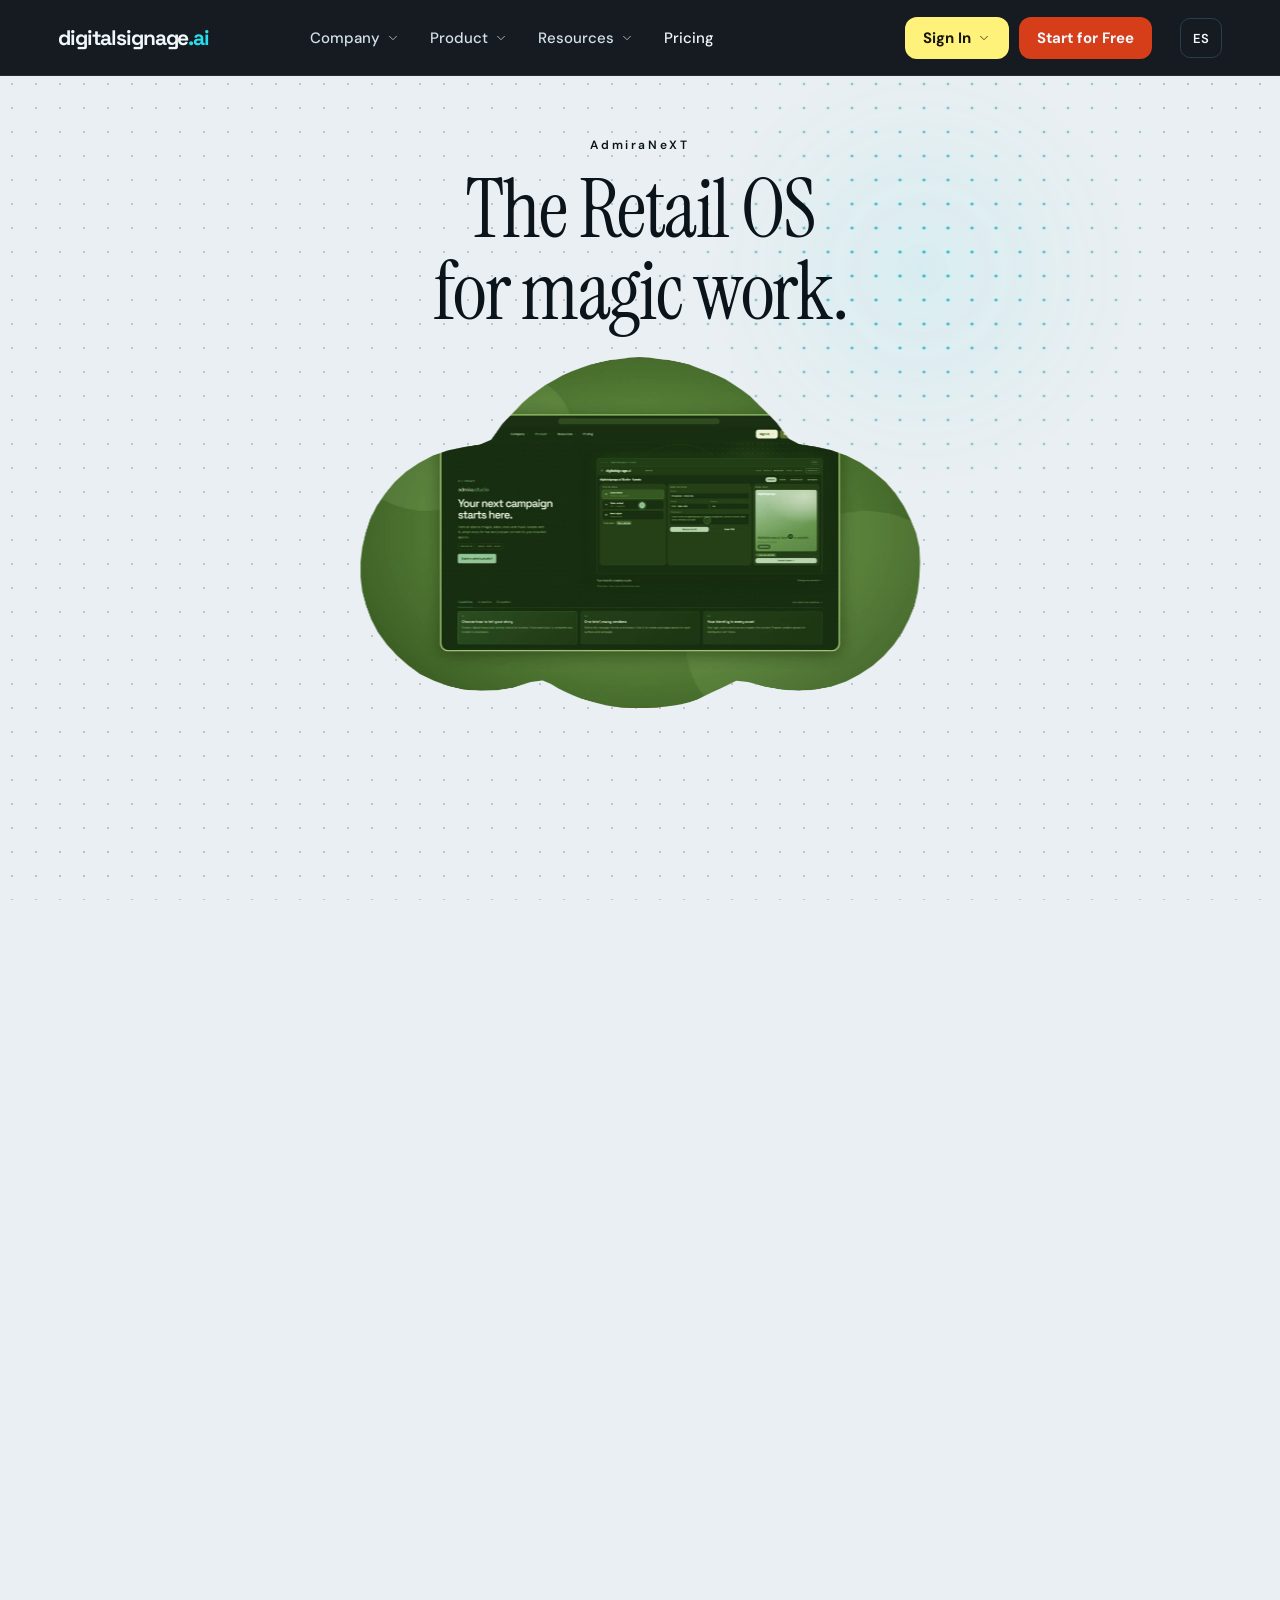
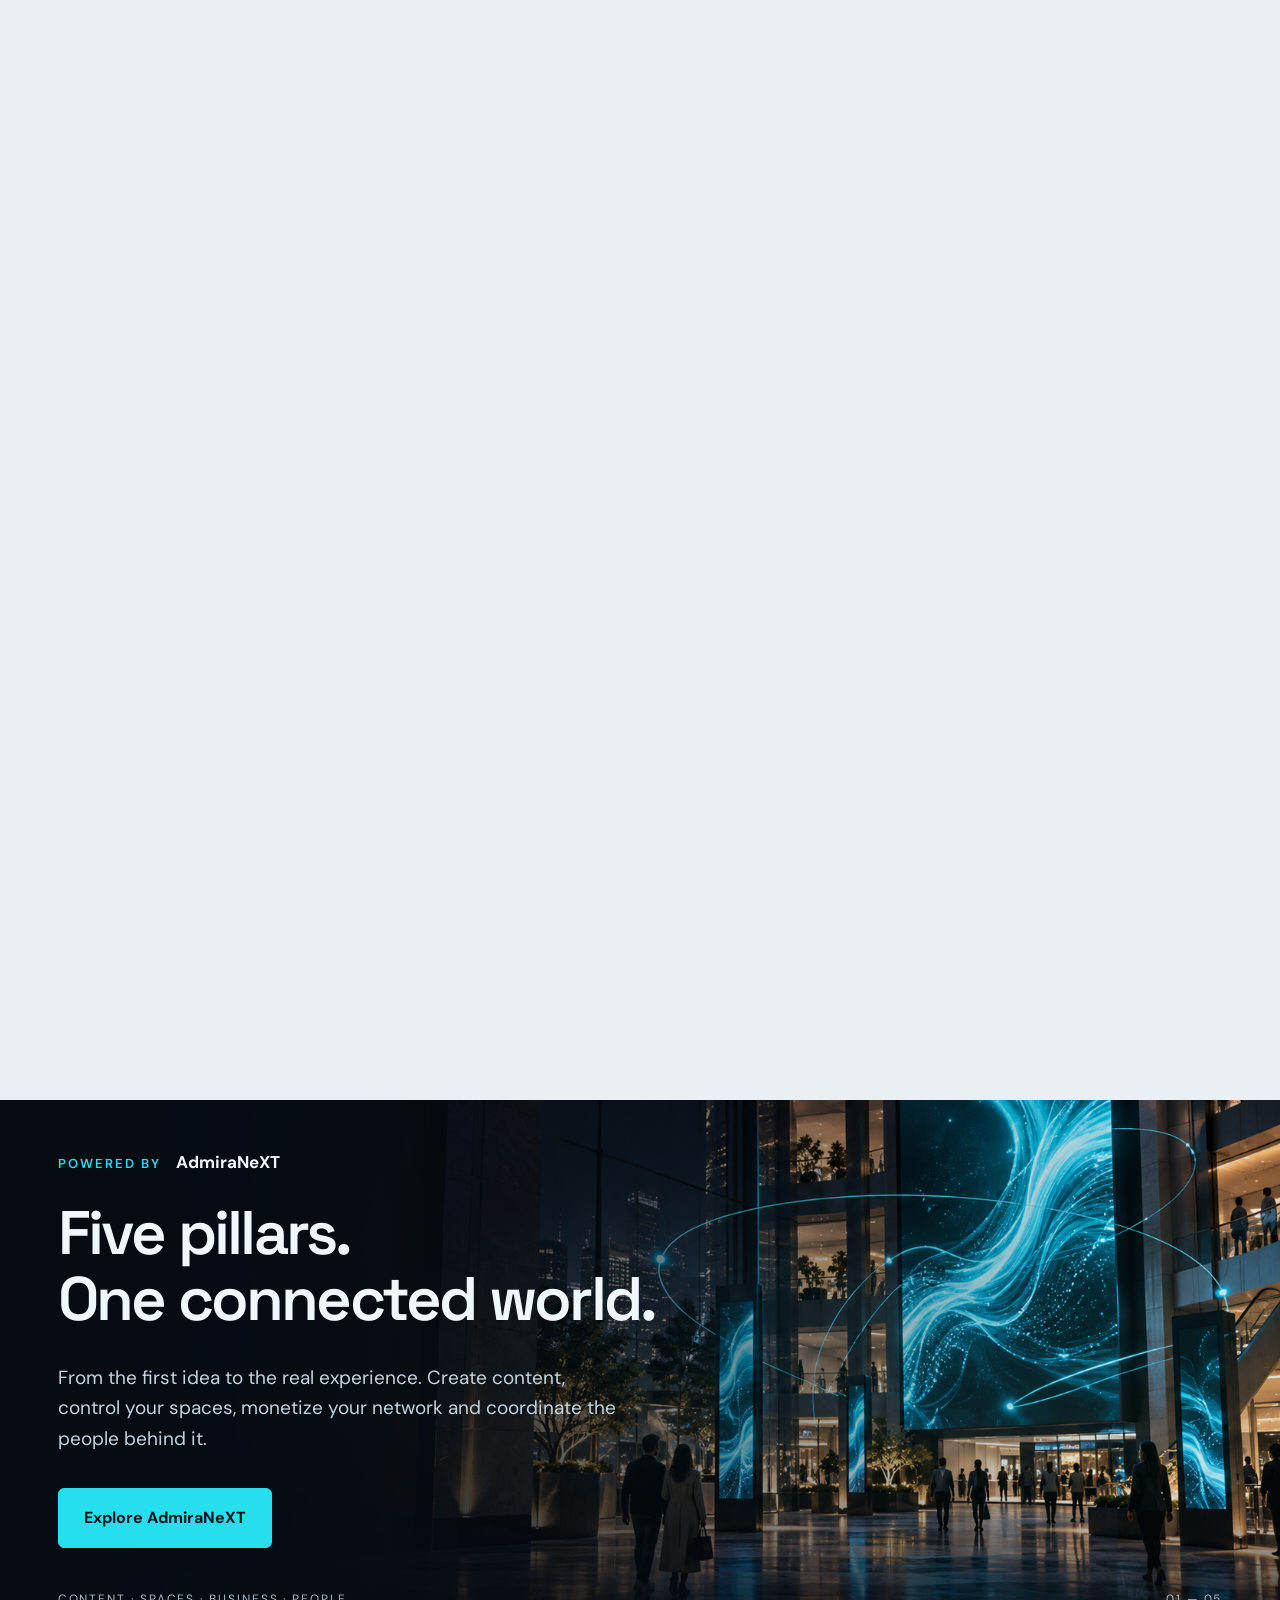
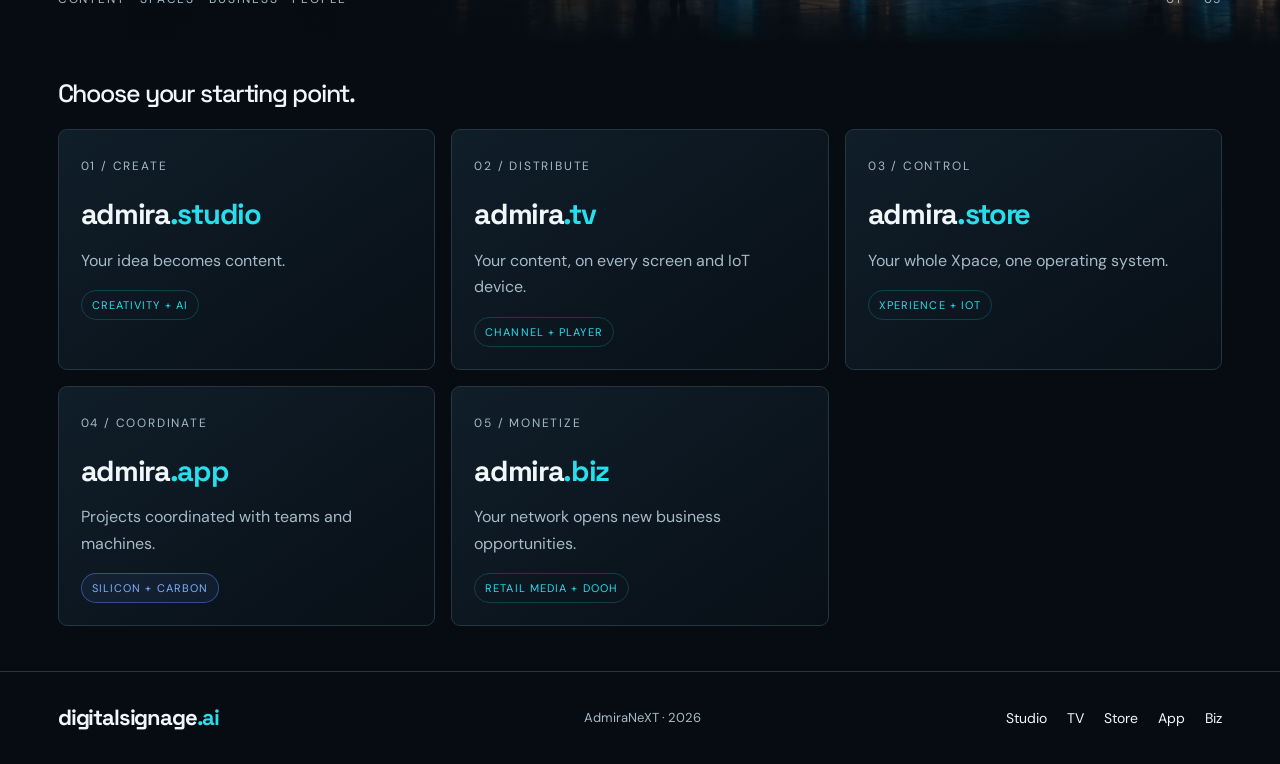
==== commit 9a76f3c2: "Portada: vídeo verde de la nube (nube.mp4 + nube-poster.jpg), sólo cambia src/poster del vídeo; OK d" ====
--- a/index.html
+++ b/index.html
@@ -1,6 +1,6 @@
 <!doctype html><html lang="en"><head><meta charset="utf-8"><meta name="theme-color" content="#26deec"><meta property="og:site_name" content="digitalsignage.ai"><meta name="viewport" content="width=device-width,initial-scale=1"><title>AdmiraNeXT — Cinco soluciones. Un mundo conectado.</title><meta name="description" content="Crea contenidos con IA, controla la experiencia de tus espacios, monetiza tu red y coordina personas y agentes con AdmiraNeXT."><link rel="icon" type="image/svg+xml" href="data:image/svg+xml,%3Csvg xmlns='http://www.w3.org/2000/svg' viewBox='0 0 32 32'%3E%3Crect width='32' height='32' rx='8' fill='%23060d13'/%3E%3Cpath d='M8 24V8h4l8 10V8h4v16h-4L12 14v10z' fill='%2324def0'/%3E%3C/svg%3E"><link rel="preconnect" href="https://fonts.gstatic.com" crossorigin><link rel="stylesheet" href="https://fonts.googleapis.com/css2?family=Instrument+Serif&amp;display=swap"><link rel="stylesheet" href="/assets/style.css?v=20261003-11"><link rel="stylesheet" href="/assets/menu.css?v=20261003-11"></head><body data-page="home"><a class="skip" href="#ecosystem">Saltar al contenido</a><header class="dsn" data-site-header><div class="dsn-bar"><a class="brand dsn-logo" href="/" aria-label="digitalsignage.ai — Inicio" data-home-logo><svg xmlns="http://www.w3.org/2000/svg" viewBox="0 0 300 38" role="img" aria-label="digitalsignage.ai" class="wordmark-logo" width="250" height="34"><text x="0" y="29" fill="#f0f7fa" font-family="Space Grotesk,Arial,sans-serif" font-size="30" font-weight="700" letter-spacing="-1.6">digitalsignage<tspan fill="#26deec">.ai</tspan></text></svg></a></div></header><main><section class="ch" data-cloud-hero aria-labelledby="ch-title"><div class="ch-sticky"><div class="ch-dark" aria-hidden="true"></div><div class="dsn-dots dsn-dots--local" aria-hidden="true"></div><div class="ch-head"><p class="ch-eyebrow"><span class="nx">AdmiraNeXT</span></p><h1 class="ch-title" id="ch-title" data-es="El sistema operativo del retail<br>para un trabajo mágico." data-en="The Retail OS<br>for magic work.">The Retail OS<br>for magic work.</h1></div><div class="ch-frame"><div class="ch-card">
 <!-- VÍDEO PROVISIONAL DE LA PORTADA. Para poner el definitivo, cambia SOLO estas dos rutas: src (mp4 H.264) y poster (jpg). -->
-<video class="ch-video" data-hero-video muted autoplay loop playsinline preload="auto" poster="/assets/intro/provisional-poster.jpg" aria-hidden="true"><source src="/assets/intro/provisional.mp4" type="video/mp4"></video>
+<video class="ch-video" data-hero-video muted autoplay loop playsinline preload="auto" poster="/assets/intro/nube-poster.jpg?v=20261003" aria-hidden="true"><source src="/assets/intro/nube.mp4?v=20261003" type="video/mp4"></video>
 </div><div class="ch-box"><h2 data-es="Hecho para retailers" data-en="Made for Retailers">Hecho para retailers</h2><p data-es="AdmiraNeXT da a cada equipo una plataforma agéntica para pasar de los contenidos a la distribución y más allá. Con las mejores herramientas de venta cruzada, venta adicional y autoventa." data-en="AdmiraNeXT gives every team an agentic platform to move from contents to distribution and beyond. With the best tools for crosselling, upselling and selfselling.">AdmiraNeXT da a cada equipo una plataforma agéntica para pasar de los contenidos a la distribución y más allá. Con las mejores herramientas de venta cruzada, venta adicional y autoventa.</p></div></div></div><svg class="ch-defs" width="0" height="0" aria-hidden="true" focusable="false"><clipPath id="ch-clip" clipPathUnits="objectBoundingBox"><path d="M.999 .543L1.000 .585L.999 .626L.996 .668L.990 .709L.980 .748L.968 .785L.953 .820L.935 .852L.915 .880L.892 .904L.868 .924L.841 .939L.813 .947L.783 .950L.753 .947L.723 .939L.694 .926L.672 .922L.658 .933L.644 .944L.630 .954L.617 .964L.603 .975L.589 .983L.574 .989L.559 .993L.544 .996L.529 .999L.514 1.000L.499 1.000L.484 1.000L.469 .999L.454 .996L.439 .992L.424 .986L.410 .980L.395 .973L.381 .964L.367 .954L.354 .944L.341 .931L.326 .921L.304 .926L.273 .942L.244 .949L.215 .950L.185 .947L.158 .937L.132 .922L.107 .903L.086 .878L.066 .850L.048 .819L.032 .784L.020 .747L.011 .708L.004 .667L.001 .626L.001 .584L.004 .543L.010 .502L.018 .462L.030 .424L.045 .389L.062 .356L.082 .327L.105 .302L.130 .281L.157 .266L.187 .256L.215 .249L.234 .236L.244 .214L.254 .191L.266 .171L.278 .151L.290 .131L.303 .113L.317 .096L.331 .080L.347 .066L.362 .052L.378 .041L.395 .031L.411 .022L.429 .015L.446 .009L.464 .006L.481 .002L.499 .000L.517 .002L.534 .006L.552 .009L.569 .014L.587 .021L.603 .031L.620 .041L.636 .051L.652 .063L.667 .078L.682 .094L.696 .111L.708 .130L.721 .150L.733 .169L.745 .189L.755 .211L.766 .233L.784 .248L.812 .255L.841 .265L.869 .281L.894 .301L.917 .327L.938 .355L.956 .388L.971 .424L.983 .462L.993 .501Z"/></clipPath></svg></section><section class="hero hero--sub"><div class="hero-light" aria-hidden="true"></div><div class="hero-content"><p class="eyebrow">POWERED BY <b>AdmiraNeXT</b></p><h2 class="hero-title" data-es="Cinco soluciones.<br>Un mundo conectado." data-en="Five pillars.<br>One connected world.">Cinco soluciones.<br>Un mundo conectado.</h2><p class="hero-copy" data-es="De la idea a la experiencia real. Crea contenido, controla tus espacios, monetiza tu red y coordina a quienes la hacen posible." data-en="From the first idea to the real experience. Create content, control your spaces, monetize your network and coordinate the people behind it.">De la idea a la experiencia real. Crea contenido, controla tus espacios, monetiza tu red y coordina a quienes la hacen posible.</p><a class="button" href="#ecosystem" data-es="Explora AdmiraNeXT" data-en="Explore AdmiraNeXT">Explora AdmiraNeXT</a><div class="hero-foot"><span data-es="CONTENIDO · ESPACIOS · NEGOCIO · PERSONAS" data-en="CONTENT · SPACES · BUSINESS · PEOPLE">CONTENIDO · ESPACIOS · NEGOCIO · PERSONAS</span><span>01 — 05</span></div></div></section><section class="section" id="ecosystem"><div class="section-heading"><div><p class="eyebrow" data-es="EL ECOSISTEMA <span class=&quot;nx&quot;>AdmiraNeXT</span>" data-en="THE <span class=&quot;nx&quot;>AdmiraNeXT</span> ECOSYSTEM">THE <span class="nx">AdmiraNeXT</span> ECOSYSTEM</p><h2 data-es="Elige tu punto de partida." data-en="Choose your starting point.">Elige tu punto de partida.</h2></div></div><div class="pillar-grid">
 <a class="pillar" href="/studio/"><span class="number">01 / <span data-es="CREAR" data-en="CREATE">CREAR</span></span><div class="symbol" aria-hidden="true">✳</div><h3>admira<span>.studio</span></h3><p data-es="Tu idea se convierte en contenido." data-en="Your idea becomes content.">Tu idea se convierte en contenido.</p><span class="pill" data-es="CREATIVIDAD + IA" data-en="CREATIVITY + AI">CREATIVIDAD + IA</span></a>
 <a class="pillar" href="https://admira.tv/"><span class="number">02 / <span data-es="DISTRIBUIR" data-en="DISTRIBUTE">DISTRIBUIR</span></span><div class="symbol" aria-hidden="true">▶</div><h3>admira<span>.tv</span></h3><p data-es="Tu contenido, en todas las pantallas y dispositivos IoT." data-en="Your content, on every screen and IoT device.">Tu contenido, en todas las pantallas y dispositivos IoT.</p><span class="pill" data-es="CANAL + PLAYER" data-en="CHANNEL + PLAYER">CANAL + PLAYER</span></a>
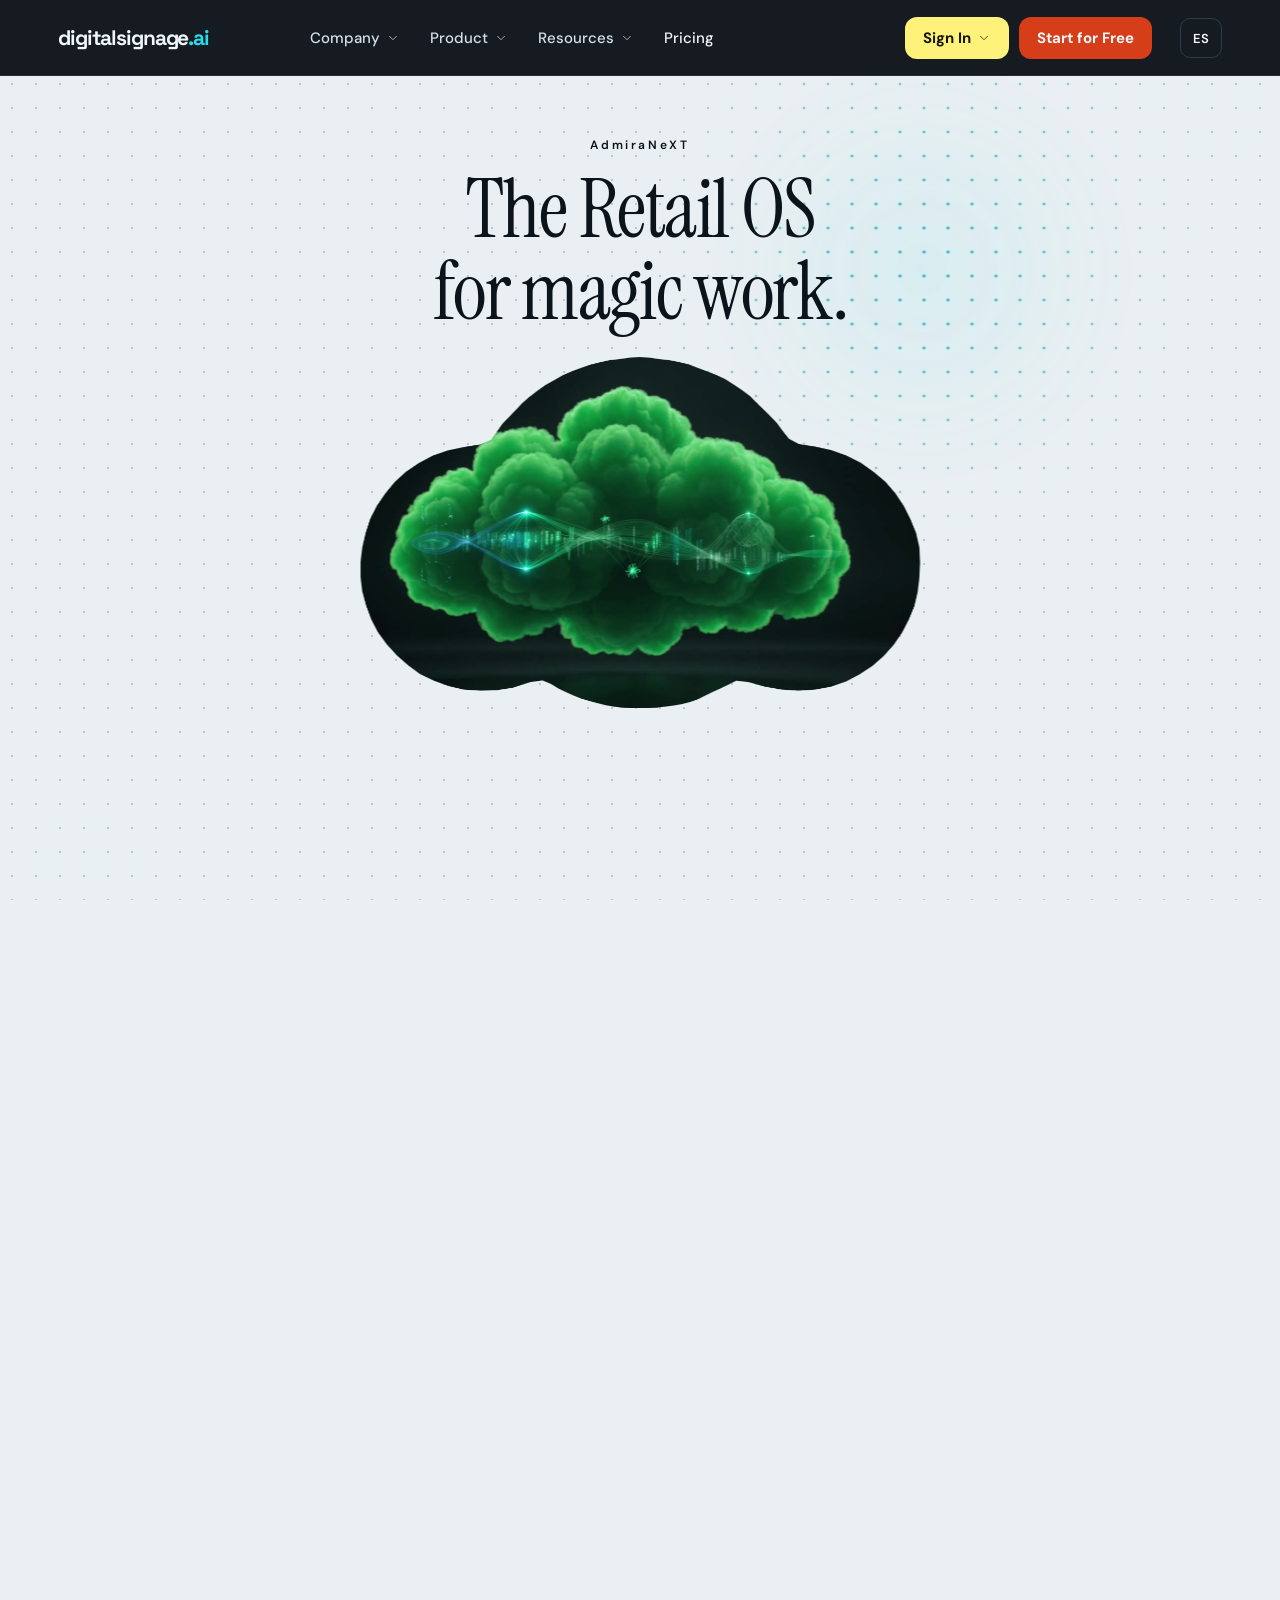
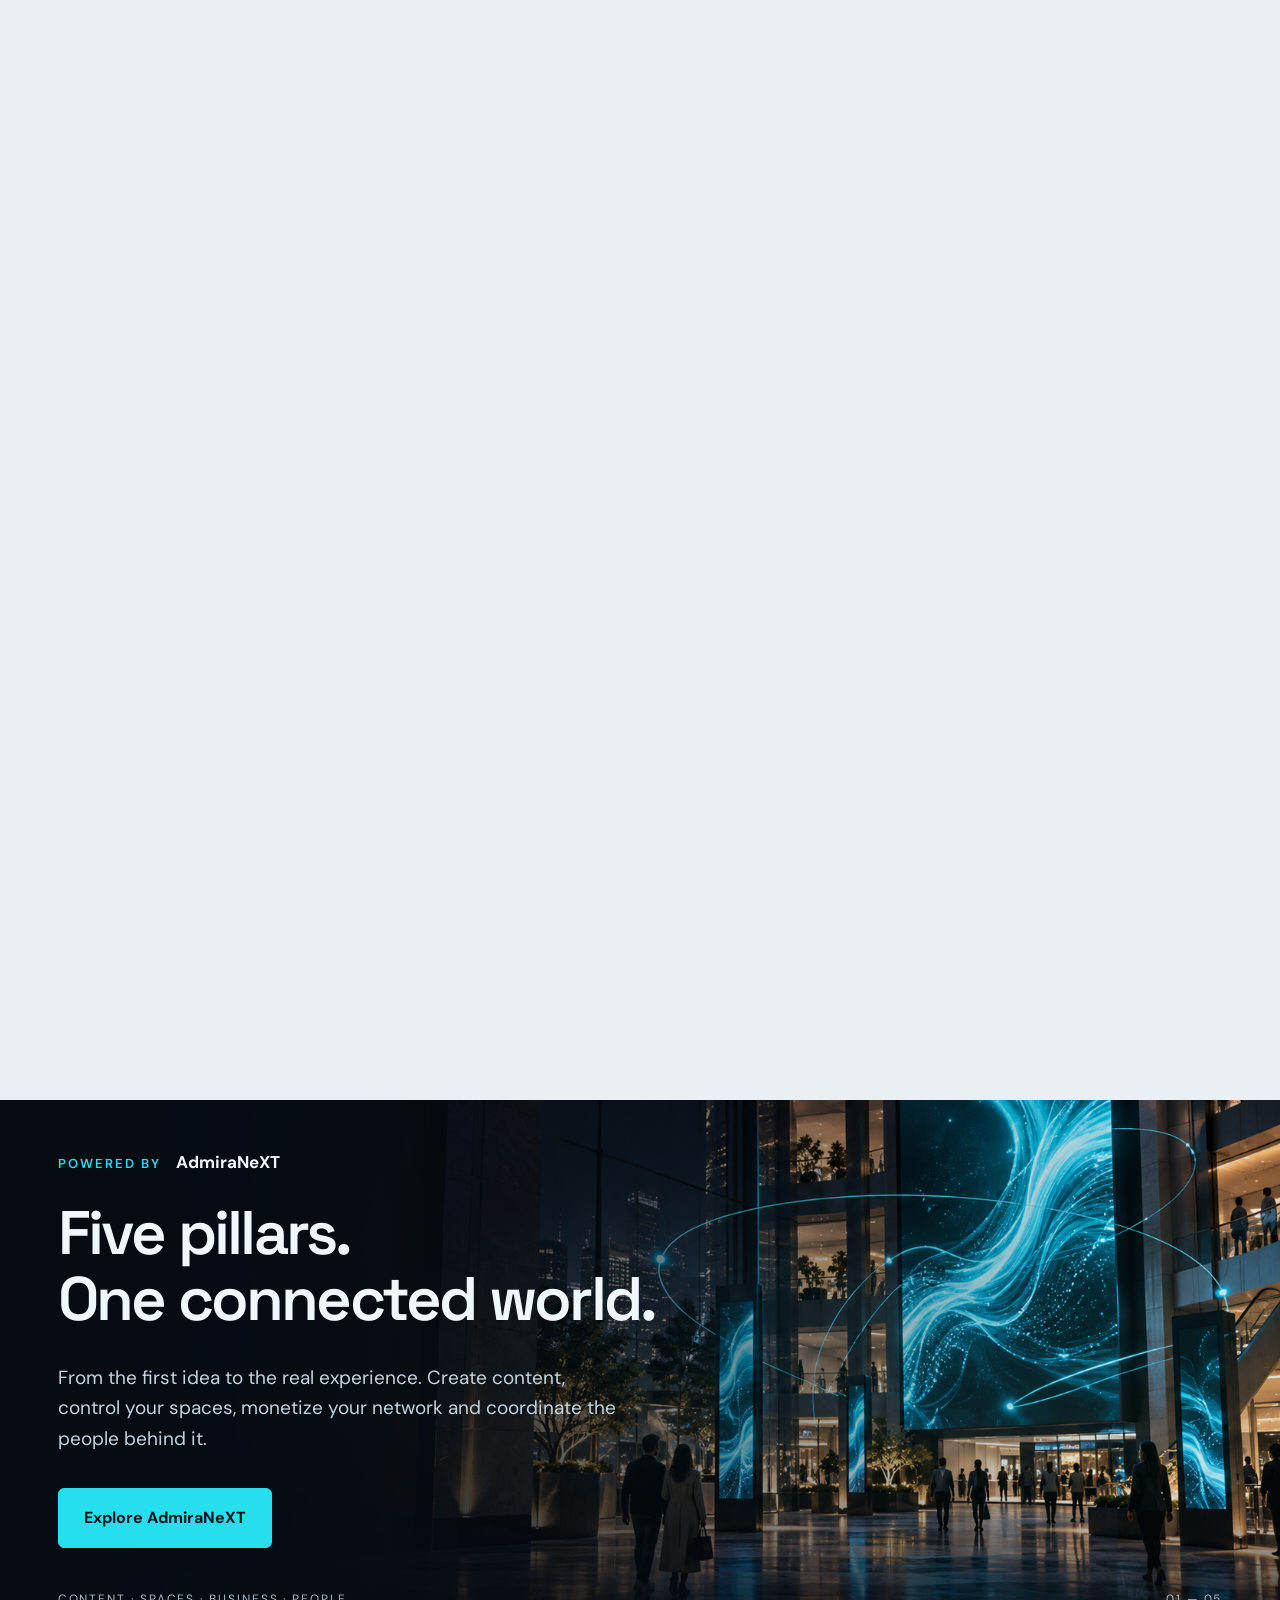
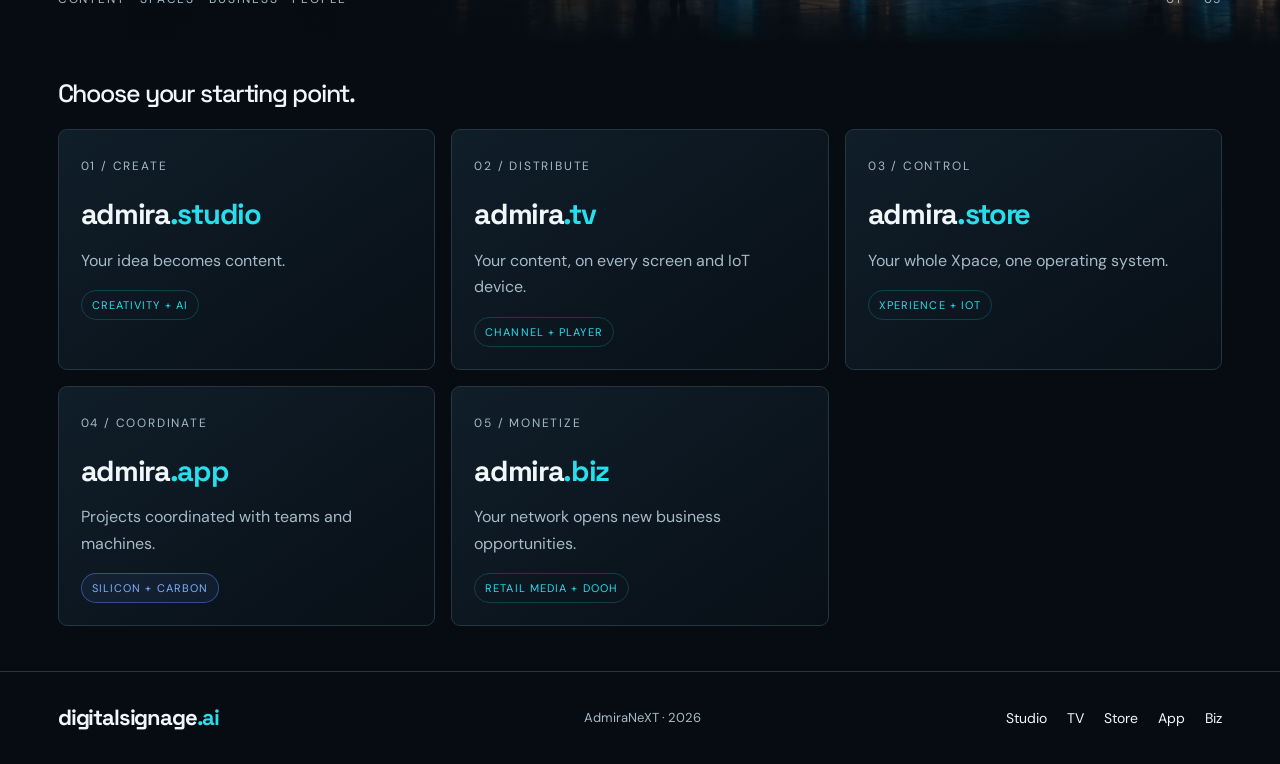
==== commit 5cab049b: "Portada: vídeo de Pixeria con Grok Imagine (nube-pixeria.mp4 sin audio + faststart, nube-pixeria-pos" ====
--- a/index.html
+++ b/index.html
@@ -1,6 +1,6 @@
 <!doctype html><html lang="en"><head><meta charset="utf-8"><meta name="theme-color" content="#26deec"><meta property="og:site_name" content="digitalsignage.ai"><meta name="viewport" content="width=device-width,initial-scale=1"><title>AdmiraNeXT — Cinco soluciones. Un mundo conectado.</title><meta name="description" content="Crea contenidos con IA, controla la experiencia de tus espacios, monetiza tu red y coordina personas y agentes con AdmiraNeXT."><link rel="icon" type="image/svg+xml" href="data:image/svg+xml,%3Csvg xmlns='http://www.w3.org/2000/svg' viewBox='0 0 32 32'%3E%3Crect width='32' height='32' rx='8' fill='%23060d13'/%3E%3Cpath d='M8 24V8h4l8 10V8h4v16h-4L12 14v10z' fill='%2324def0'/%3E%3C/svg%3E"><link rel="preconnect" href="https://fonts.gstatic.com" crossorigin><link rel="stylesheet" href="https://fonts.googleapis.com/css2?family=Instrument+Serif&amp;display=swap"><link rel="stylesheet" href="/assets/style.css?v=20261003-11"><link rel="stylesheet" href="/assets/menu.css?v=20261003-11"></head><body data-page="home"><a class="skip" href="#ecosystem">Saltar al contenido</a><header class="dsn" data-site-header><div class="dsn-bar"><a class="brand dsn-logo" href="/" aria-label="digitalsignage.ai — Inicio" data-home-logo><svg xmlns="http://www.w3.org/2000/svg" viewBox="0 0 300 38" role="img" aria-label="digitalsignage.ai" class="wordmark-logo" width="250" height="34"><text x="0" y="29" fill="#f0f7fa" font-family="Space Grotesk,Arial,sans-serif" font-size="30" font-weight="700" letter-spacing="-1.6">digitalsignage<tspan fill="#26deec">.ai</tspan></text></svg></a></div></header><main><section class="ch" data-cloud-hero aria-labelledby="ch-title"><div class="ch-sticky"><div class="ch-dark" aria-hidden="true"></div><div class="dsn-dots dsn-dots--local" aria-hidden="true"></div><div class="ch-head"><p class="ch-eyebrow"><span class="nx">AdmiraNeXT</span></p><h1 class="ch-title" id="ch-title" data-es="El sistema operativo del retail<br>para un trabajo mágico." data-en="The Retail OS<br>for magic work.">The Retail OS<br>for magic work.</h1></div><div class="ch-frame"><div class="ch-card">
 <!-- VÍDEO PROVISIONAL DE LA PORTADA. Para poner el definitivo, cambia SOLO estas dos rutas: src (mp4 H.264) y poster (jpg). -->
-<video class="ch-video" data-hero-video muted autoplay loop playsinline preload="auto" poster="/assets/intro/nube-poster.jpg?v=20261003" aria-hidden="true"><source src="/assets/intro/nube.mp4?v=20261003" type="video/mp4"></video>
+<video class="ch-video" data-hero-video muted autoplay loop playsinline preload="auto" poster="/assets/intro/nube-pixeria-poster.jpg?v=20261003b" aria-hidden="true"><source src="/assets/intro/nube-pixeria.mp4?v=20261003b" type="video/mp4"></video>
 </div><div class="ch-box"><h2 data-es="Hecho para retailers" data-en="Made for Retailers">Hecho para retailers</h2><p data-es="AdmiraNeXT da a cada equipo una plataforma agéntica para pasar de los contenidos a la distribución y más allá. Con las mejores herramientas de venta cruzada, venta adicional y autoventa." data-en="AdmiraNeXT gives every team an agentic platform to move from contents to distribution and beyond. With the best tools for crosselling, upselling and selfselling.">AdmiraNeXT da a cada equipo una plataforma agéntica para pasar de los contenidos a la distribución y más allá. Con las mejores herramientas de venta cruzada, venta adicional y autoventa.</p></div></div></div><svg class="ch-defs" width="0" height="0" aria-hidden="true" focusable="false"><clipPath id="ch-clip" clipPathUnits="objectBoundingBox"><path d="M.999 .543L1.000 .585L.999 .626L.996 .668L.990 .709L.980 .748L.968 .785L.953 .820L.935 .852L.915 .880L.892 .904L.868 .924L.841 .939L.813 .947L.783 .950L.753 .947L.723 .939L.694 .926L.672 .922L.658 .933L.644 .944L.630 .954L.617 .964L.603 .975L.589 .983L.574 .989L.559 .993L.544 .996L.529 .999L.514 1.000L.499 1.000L.484 1.000L.469 .999L.454 .996L.439 .992L.424 .986L.410 .980L.395 .973L.381 .964L.367 .954L.354 .944L.341 .931L.326 .921L.304 .926L.273 .942L.244 .949L.215 .950L.185 .947L.158 .937L.132 .922L.107 .903L.086 .878L.066 .850L.048 .819L.032 .784L.020 .747L.011 .708L.004 .667L.001 .626L.001 .584L.004 .543L.010 .502L.018 .462L.030 .424L.045 .389L.062 .356L.082 .327L.105 .302L.130 .281L.157 .266L.187 .256L.215 .249L.234 .236L.244 .214L.254 .191L.266 .171L.278 .151L.290 .131L.303 .113L.317 .096L.331 .080L.347 .066L.362 .052L.378 .041L.395 .031L.411 .022L.429 .015L.446 .009L.464 .006L.481 .002L.499 .000L.517 .002L.534 .006L.552 .009L.569 .014L.587 .021L.603 .031L.620 .041L.636 .051L.652 .063L.667 .078L.682 .094L.696 .111L.708 .130L.721 .150L.733 .169L.745 .189L.755 .211L.766 .233L.784 .248L.812 .255L.841 .265L.869 .281L.894 .301L.917 .327L.938 .355L.956 .388L.971 .424L.983 .462L.993 .501Z"/></clipPath></svg></section><section class="hero hero--sub"><div class="hero-light" aria-hidden="true"></div><div class="hero-content"><p class="eyebrow">POWERED BY <b>AdmiraNeXT</b></p><h2 class="hero-title" data-es="Cinco soluciones.<br>Un mundo conectado." data-en="Five pillars.<br>One connected world.">Cinco soluciones.<br>Un mundo conectado.</h2><p class="hero-copy" data-es="De la idea a la experiencia real. Crea contenido, controla tus espacios, monetiza tu red y coordina a quienes la hacen posible." data-en="From the first idea to the real experience. Create content, control your spaces, monetize your network and coordinate the people behind it.">De la idea a la experiencia real. Crea contenido, controla tus espacios, monetiza tu red y coordina a quienes la hacen posible.</p><a class="button" href="#ecosystem" data-es="Explora AdmiraNeXT" data-en="Explore AdmiraNeXT">Explora AdmiraNeXT</a><div class="hero-foot"><span data-es="CONTENIDO · ESPACIOS · NEGOCIO · PERSONAS" data-en="CONTENT · SPACES · BUSINESS · PEOPLE">CONTENIDO · ESPACIOS · NEGOCIO · PERSONAS</span><span>01 — 05</span></div></div></section><section class="section" id="ecosystem"><div class="section-heading"><div><p class="eyebrow" data-es="EL ECOSISTEMA <span class=&quot;nx&quot;>AdmiraNeXT</span>" data-en="THE <span class=&quot;nx&quot;>AdmiraNeXT</span> ECOSYSTEM">THE <span class="nx">AdmiraNeXT</span> ECOSYSTEM</p><h2 data-es="Elige tu punto de partida." data-en="Choose your starting point.">Elige tu punto de partida.</h2></div></div><div class="pillar-grid">
 <a class="pillar" href="/studio/"><span class="number">01 / <span data-es="CREAR" data-en="CREATE">CREAR</span></span><div class="symbol" aria-hidden="true">✳</div><h3>admira<span>.studio</span></h3><p data-es="Tu idea se convierte en contenido." data-en="Your idea becomes content.">Tu idea se convierte en contenido.</p><span class="pill" data-es="CREATIVIDAD + IA" data-en="CREATIVITY + AI">CREATIVIDAD + IA</span></a>
 <a class="pillar" href="https://admira.tv/"><span class="number">02 / <span data-es="DISTRIBUIR" data-en="DISTRIBUTE">DISTRIBUIR</span></span><div class="symbol" aria-hidden="true">▶</div><h3>admira<span>.tv</span></h3><p data-es="Tu contenido, en todas las pantallas y dispositivos IoT." data-en="Your content, on every screen and IoT device.">Tu contenido, en todas las pantallas y dispositivos IoT.</p><span class="pill" data-es="CANAL + PLAYER" data-en="CHANNEL + PLAYER">CANAL + PLAYER</span></a>
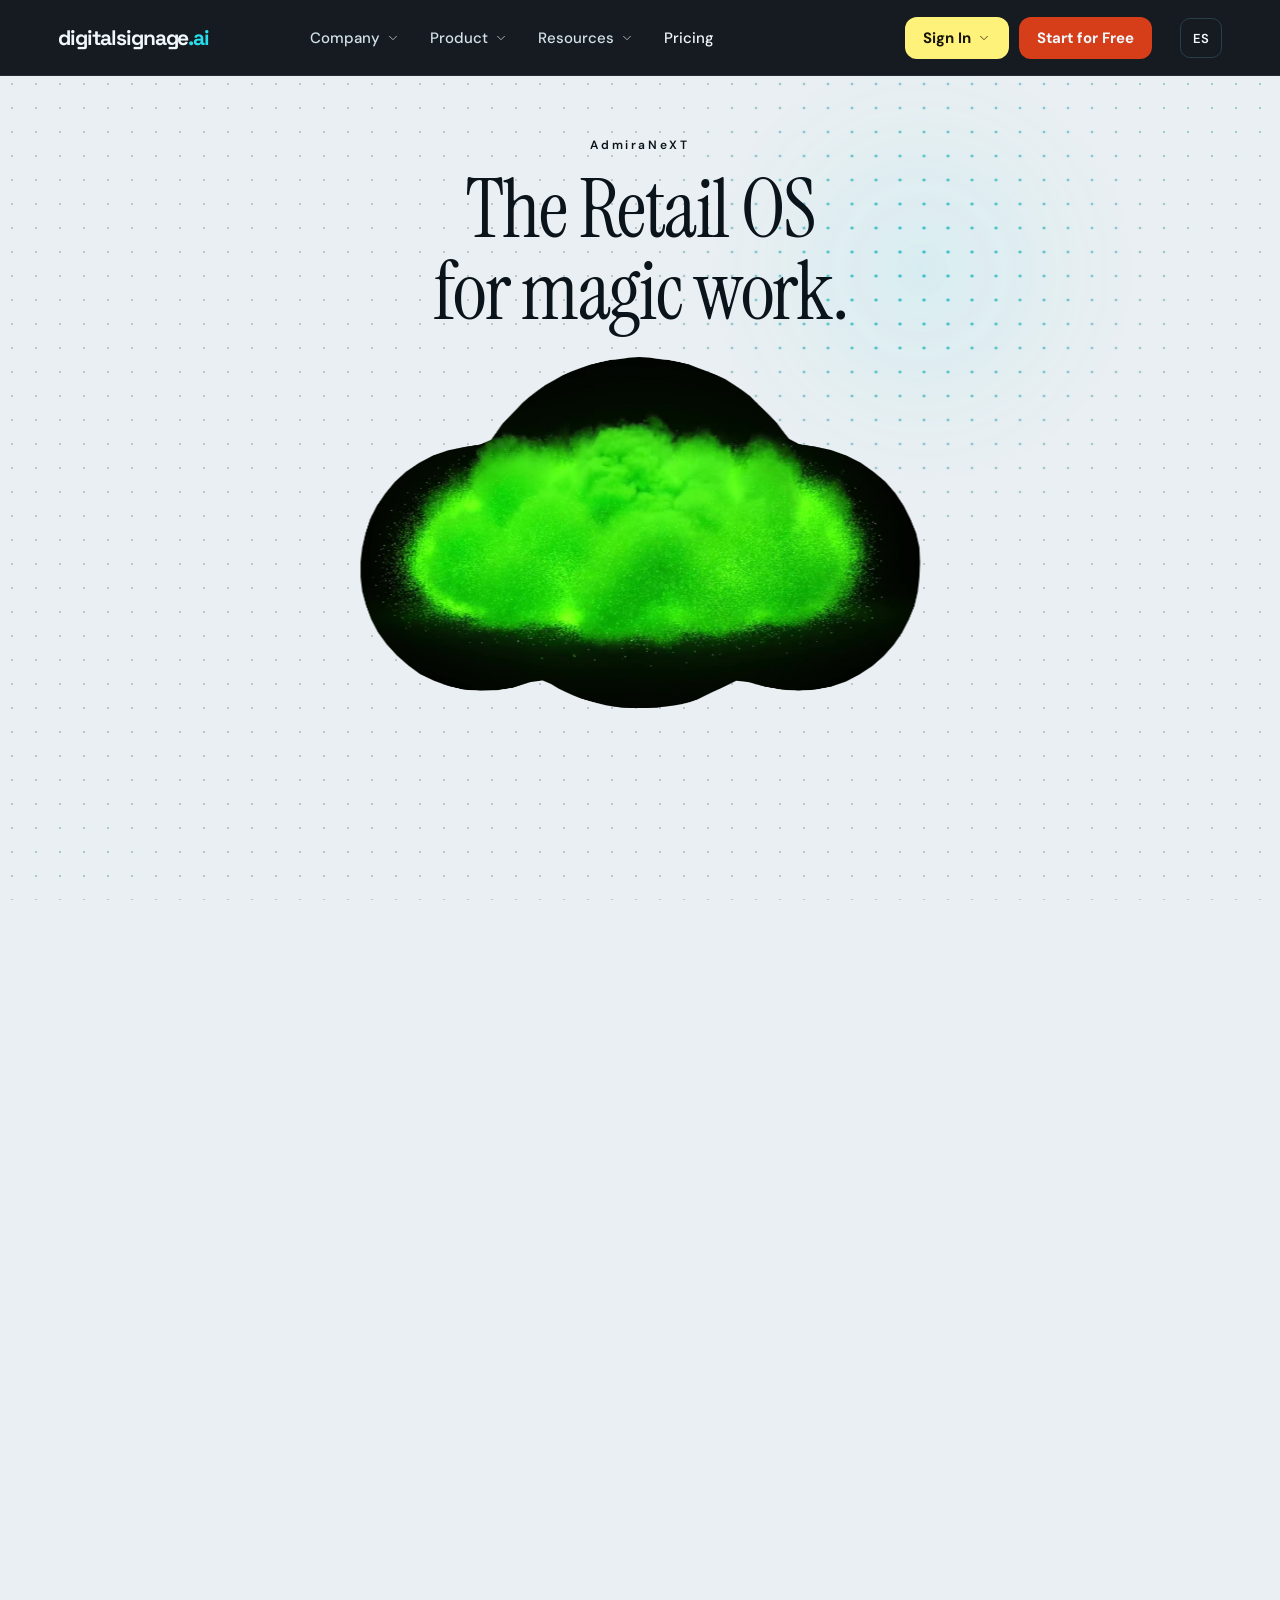
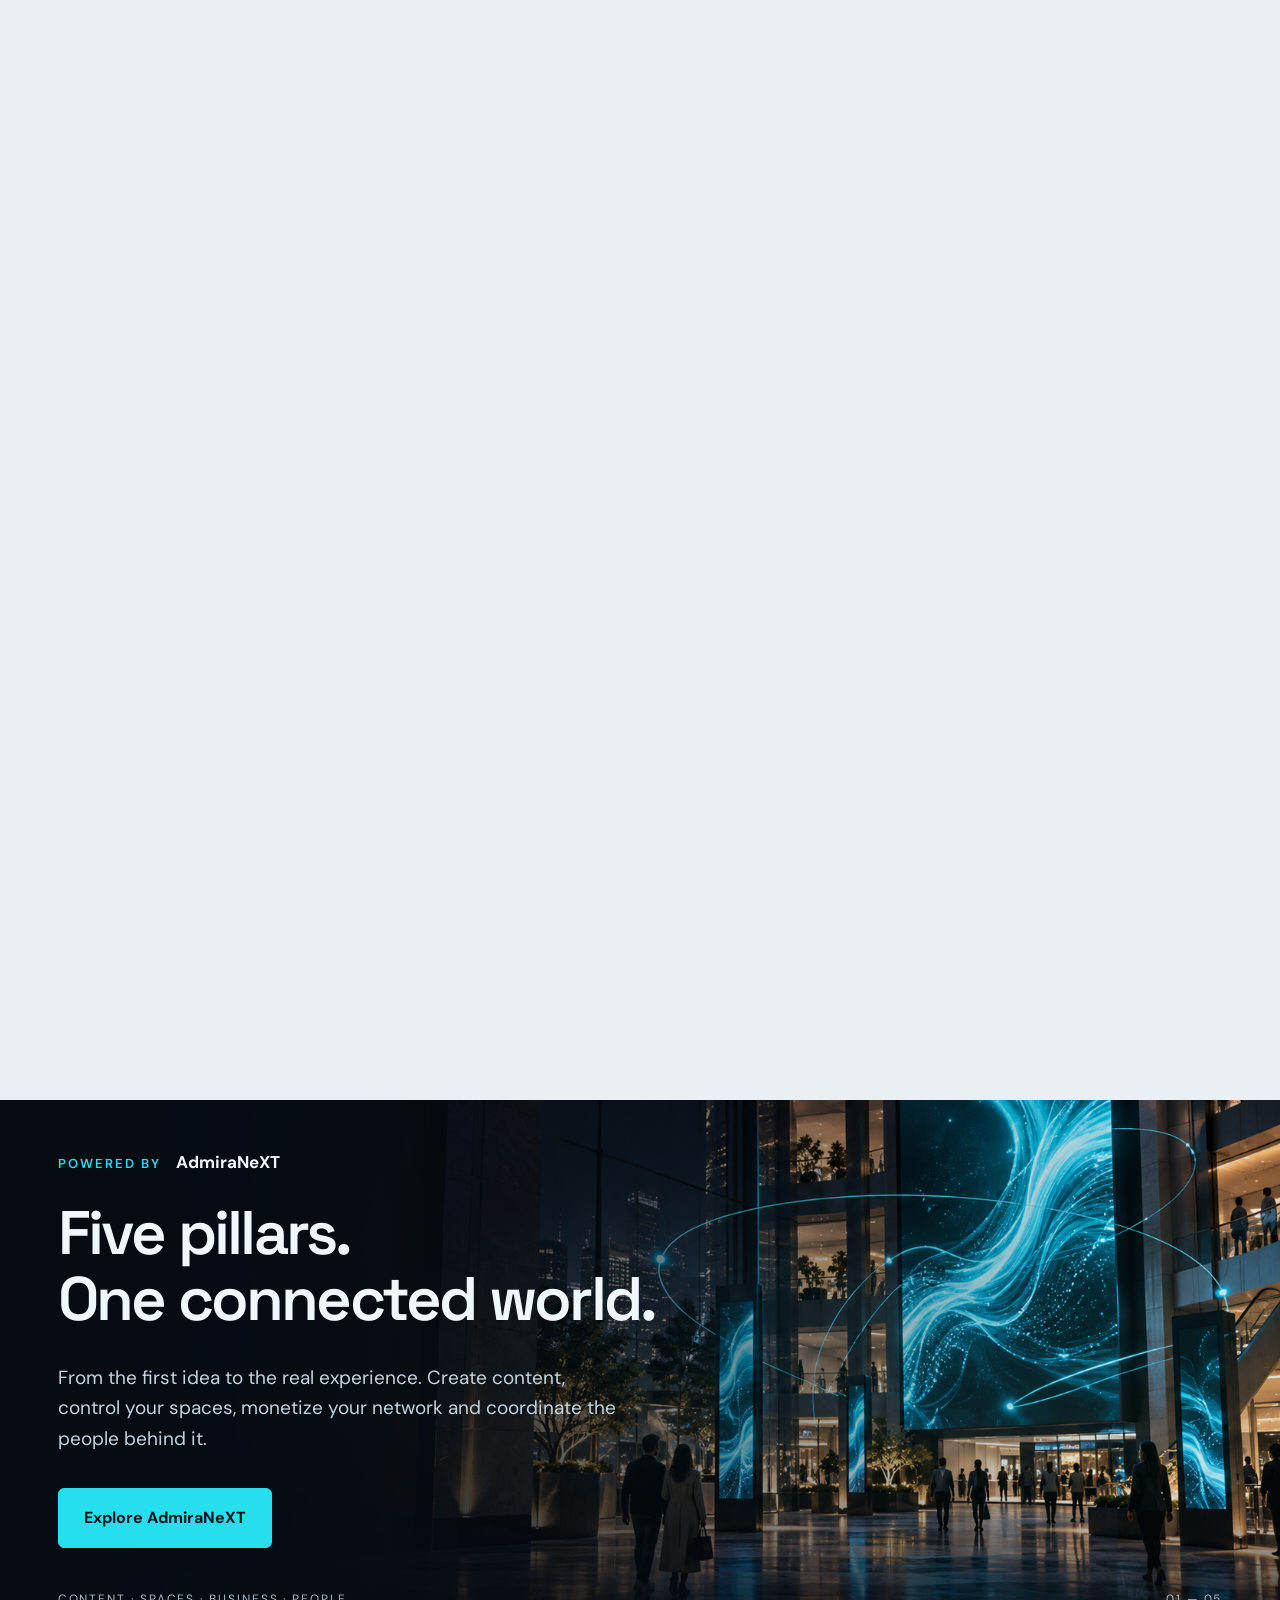
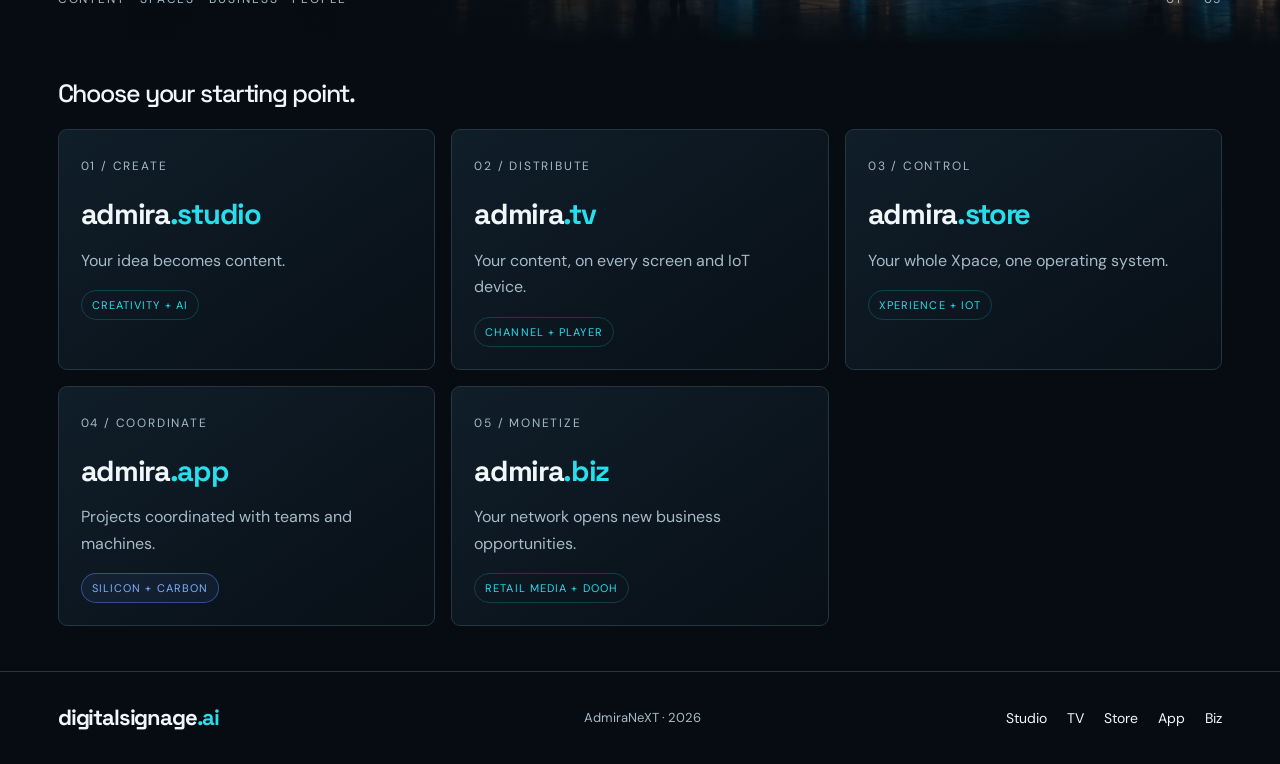
==== commit effe5682: "Portada: vídeo total AdmiraNeXT v6 (admiranext-v6.mp4 H.264 High yuv420p crf30 + faststart, sin audi" ====
--- a/index.html
+++ b/index.html
@@ -1,6 +1,6 @@
 <!doctype html><html lang="en"><head><meta charset="utf-8"><meta name="theme-color" content="#26deec"><meta property="og:site_name" content="digitalsignage.ai"><meta name="viewport" content="width=device-width,initial-scale=1"><title>AdmiraNeXT — Cinco soluciones. Un mundo conectado.</title><meta name="description" content="Crea contenidos con IA, controla la experiencia de tus espacios, monetiza tu red y coordina personas y agentes con AdmiraNeXT."><link rel="icon" type="image/svg+xml" href="data:image/svg+xml,%3Csvg xmlns='http://www.w3.org/2000/svg' viewBox='0 0 32 32'%3E%3Crect width='32' height='32' rx='8' fill='%23060d13'/%3E%3Cpath d='M8 24V8h4l8 10V8h4v16h-4L12 14v10z' fill='%2324def0'/%3E%3C/svg%3E"><link rel="preconnect" href="https://fonts.gstatic.com" crossorigin><link rel="stylesheet" href="https://fonts.googleapis.com/css2?family=Instrument+Serif&amp;display=swap"><link rel="stylesheet" href="/assets/style.css?v=20261003-11"><link rel="stylesheet" href="/assets/menu.css?v=20261003-11"></head><body data-page="home"><a class="skip" href="#ecosystem">Saltar al contenido</a><header class="dsn" data-site-header><div class="dsn-bar"><a class="brand dsn-logo" href="/" aria-label="digitalsignage.ai — Inicio" data-home-logo><svg xmlns="http://www.w3.org/2000/svg" viewBox="0 0 300 38" role="img" aria-label="digitalsignage.ai" class="wordmark-logo" width="250" height="34"><text x="0" y="29" fill="#f0f7fa" font-family="Space Grotesk,Arial,sans-serif" font-size="30" font-weight="700" letter-spacing="-1.6">digitalsignage<tspan fill="#26deec">.ai</tspan></text></svg></a></div></header><main><section class="ch" data-cloud-hero aria-labelledby="ch-title"><div class="ch-sticky"><div class="ch-dark" aria-hidden="true"></div><div class="dsn-dots dsn-dots--local" aria-hidden="true"></div><div class="ch-head"><p class="ch-eyebrow"><span class="nx">AdmiraNeXT</span></p><h1 class="ch-title" id="ch-title" data-es="El sistema operativo del retail<br>para un trabajo mágico." data-en="The Retail OS<br>for magic work.">The Retail OS<br>for magic work.</h1></div><div class="ch-frame"><div class="ch-card">
 <!-- VÍDEO PROVISIONAL DE LA PORTADA. Para poner el definitivo, cambia SOLO estas dos rutas: src (mp4 H.264) y poster (jpg). -->
-<video class="ch-video" data-hero-video muted autoplay loop playsinline preload="auto" poster="/assets/intro/nube-pixeria-poster.jpg?v=20261003b" aria-hidden="true"><source src="/assets/intro/nube-pixeria.mp4?v=20261003b" type="video/mp4"></video>
+<video class="ch-video" data-hero-video muted autoplay loop playsinline preload="auto" poster="/assets/intro/admiranext-v6-poster.jpg?v=20261004" aria-hidden="true"><source src="/assets/intro/admiranext-v6.mp4?v=20261004" type="video/mp4"></video>
 </div><div class="ch-box"><h2 data-es="Hecho para retailers" data-en="Made for Retailers">Hecho para retailers</h2><p data-es="AdmiraNeXT da a cada equipo una plataforma agéntica para pasar de los contenidos a la distribución y más allá. Con las mejores herramientas de venta cruzada, venta adicional y autoventa." data-en="AdmiraNeXT gives every team an agentic platform to move from contents to distribution and beyond. With the best tools for crosselling, upselling and selfselling.">AdmiraNeXT da a cada equipo una plataforma agéntica para pasar de los contenidos a la distribución y más allá. Con las mejores herramientas de venta cruzada, venta adicional y autoventa.</p></div></div></div><svg class="ch-defs" width="0" height="0" aria-hidden="true" focusable="false"><clipPath id="ch-clip" clipPathUnits="objectBoundingBox"><path d="M.999 .543L1.000 .585L.999 .626L.996 .668L.990 .709L.980 .748L.968 .785L.953 .820L.935 .852L.915 .880L.892 .904L.868 .924L.841 .939L.813 .947L.783 .950L.753 .947L.723 .939L.694 .926L.672 .922L.658 .933L.644 .944L.630 .954L.617 .964L.603 .975L.589 .983L.574 .989L.559 .993L.544 .996L.529 .999L.514 1.000L.499 1.000L.484 1.000L.469 .999L.454 .996L.439 .992L.424 .986L.410 .980L.395 .973L.381 .964L.367 .954L.354 .944L.341 .931L.326 .921L.304 .926L.273 .942L.244 .949L.215 .950L.185 .947L.158 .937L.132 .922L.107 .903L.086 .878L.066 .850L.048 .819L.032 .784L.020 .747L.011 .708L.004 .667L.001 .626L.001 .584L.004 .543L.010 .502L.018 .462L.030 .424L.045 .389L.062 .356L.082 .327L.105 .302L.130 .281L.157 .266L.187 .256L.215 .249L.234 .236L.244 .214L.254 .191L.266 .171L.278 .151L.290 .131L.303 .113L.317 .096L.331 .080L.347 .066L.362 .052L.378 .041L.395 .031L.411 .022L.429 .015L.446 .009L.464 .006L.481 .002L.499 .000L.517 .002L.534 .006L.552 .009L.569 .014L.587 .021L.603 .031L.620 .041L.636 .051L.652 .063L.667 .078L.682 .094L.696 .111L.708 .130L.721 .150L.733 .169L.745 .189L.755 .211L.766 .233L.784 .248L.812 .255L.841 .265L.869 .281L.894 .301L.917 .327L.938 .355L.956 .388L.971 .424L.983 .462L.993 .501Z"/></clipPath></svg></section><section class="hero hero--sub"><div class="hero-light" aria-hidden="true"></div><div class="hero-content"><p class="eyebrow">POWERED BY <b>AdmiraNeXT</b></p><h2 class="hero-title" data-es="Cinco soluciones.<br>Un mundo conectado." data-en="Five pillars.<br>One connected world.">Cinco soluciones.<br>Un mundo conectado.</h2><p class="hero-copy" data-es="De la idea a la experiencia real. Crea contenido, controla tus espacios, monetiza tu red y coordina a quienes la hacen posible." data-en="From the first idea to the real experience. Create content, control your spaces, monetize your network and coordinate the people behind it.">De la idea a la experiencia real. Crea contenido, controla tus espacios, monetiza tu red y coordina a quienes la hacen posible.</p><a class="button" href="#ecosystem" data-es="Explora AdmiraNeXT" data-en="Explore AdmiraNeXT">Explora AdmiraNeXT</a><div class="hero-foot"><span data-es="CONTENIDO · ESPACIOS · NEGOCIO · PERSONAS" data-en="CONTENT · SPACES · BUSINESS · PEOPLE">CONTENIDO · ESPACIOS · NEGOCIO · PERSONAS</span><span>01 — 05</span></div></div></section><section class="section" id="ecosystem"><div class="section-heading"><div><p class="eyebrow" data-es="EL ECOSISTEMA <span class=&quot;nx&quot;>AdmiraNeXT</span>" data-en="THE <span class=&quot;nx&quot;>AdmiraNeXT</span> ECOSYSTEM">THE <span class="nx">AdmiraNeXT</span> ECOSYSTEM</p><h2 data-es="Elige tu punto de partida." data-en="Choose your starting point.">Elige tu punto de partida.</h2></div></div><div class="pillar-grid">
 <a class="pillar" href="/studio/"><span class="number">01 / <span data-es="CREAR" data-en="CREATE">CREAR</span></span><div class="symbol" aria-hidden="true">✳</div><h3>admira<span>.studio</span></h3><p data-es="Tu idea se convierte en contenido." data-en="Your idea becomes content.">Tu idea se convierte en contenido.</p><span class="pill" data-es="CREATIVIDAD + IA" data-en="CREATIVITY + AI">CREATIVIDAD + IA</span></a>
 <a class="pillar" href="https://admira.tv/"><span class="number">02 / <span data-es="DISTRIBUIR" data-en="DISTRIBUTE">DISTRIBUIR</span></span><div class="symbol" aria-hidden="true">▶</div><h3>admira<span>.tv</span></h3><p data-es="Tu contenido, en todas las pantallas y dispositivos IoT." data-en="Your content, on every screen and IoT device.">Tu contenido, en todas las pantallas y dispositivos IoT.</p><span class="pill" data-es="CANAL + PLAYER" data-en="CHANNEL + PLAYER">CANAL + PLAYER</span></a>
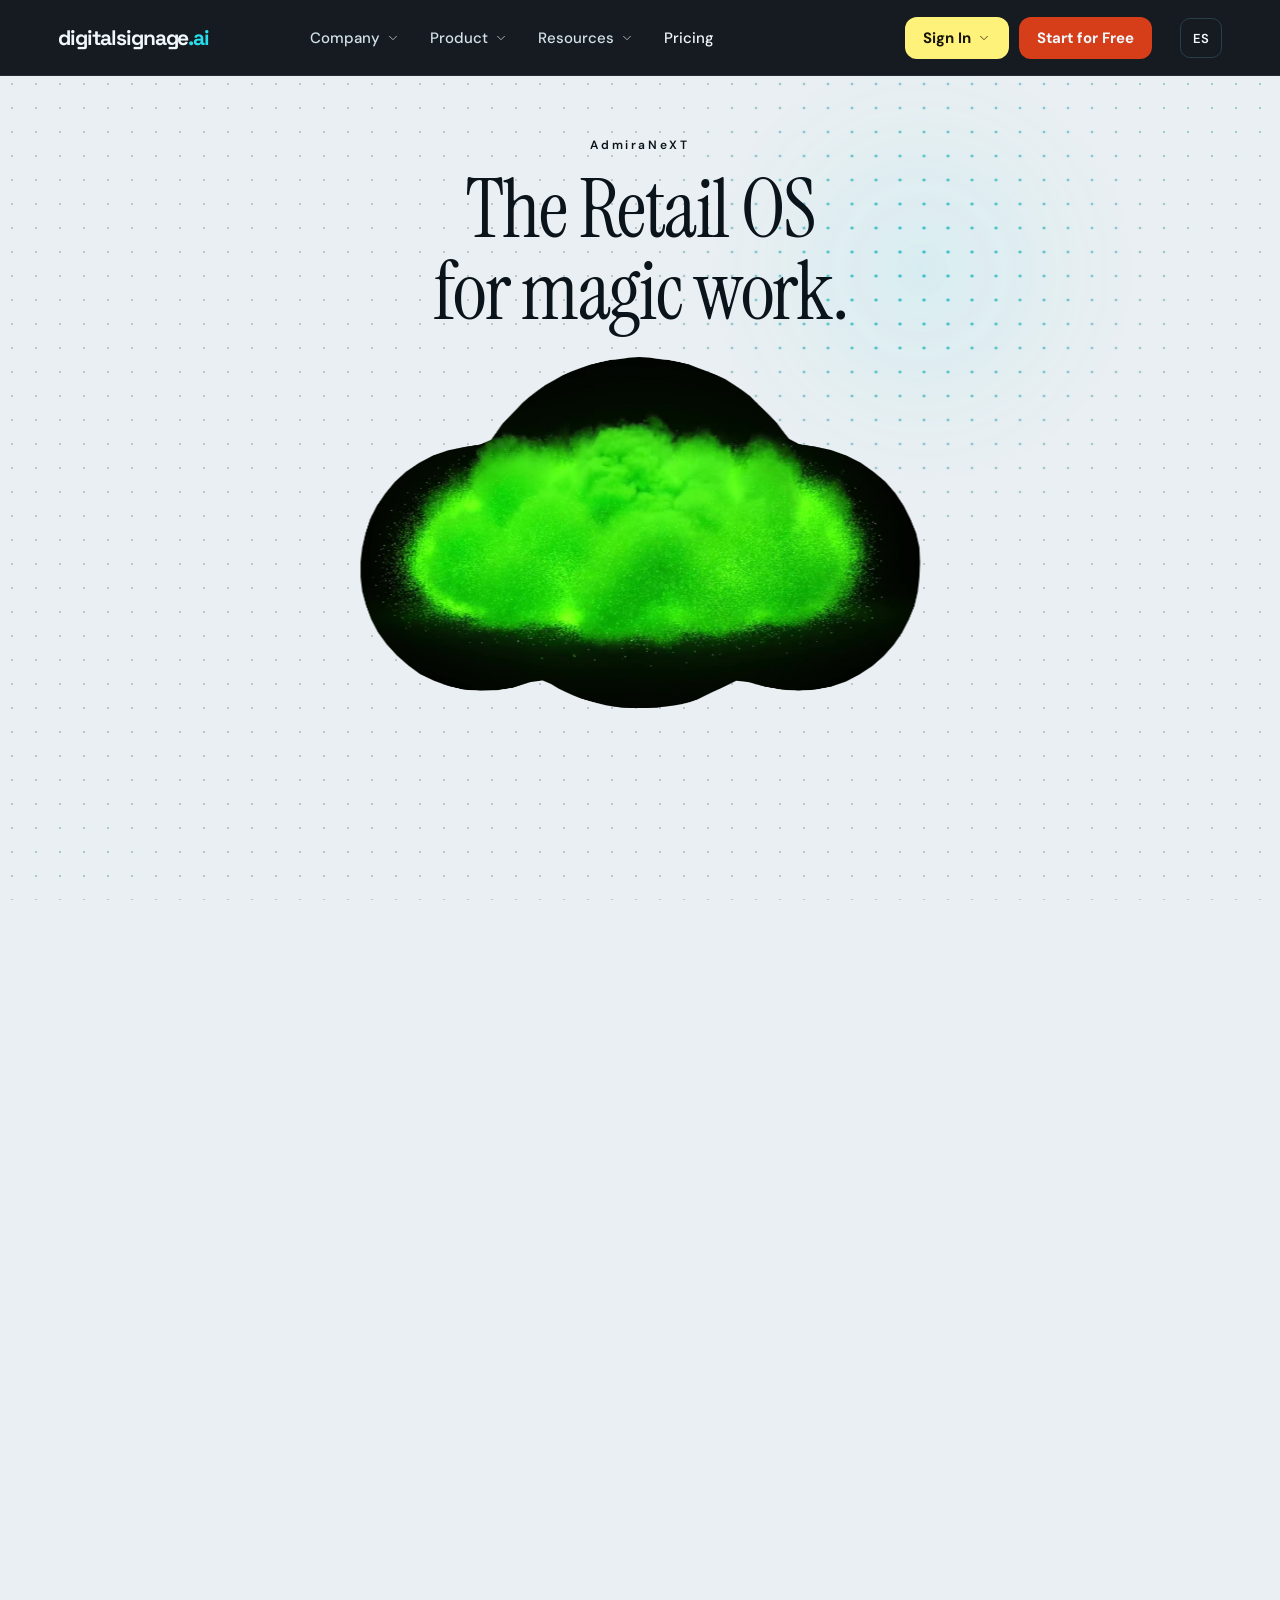
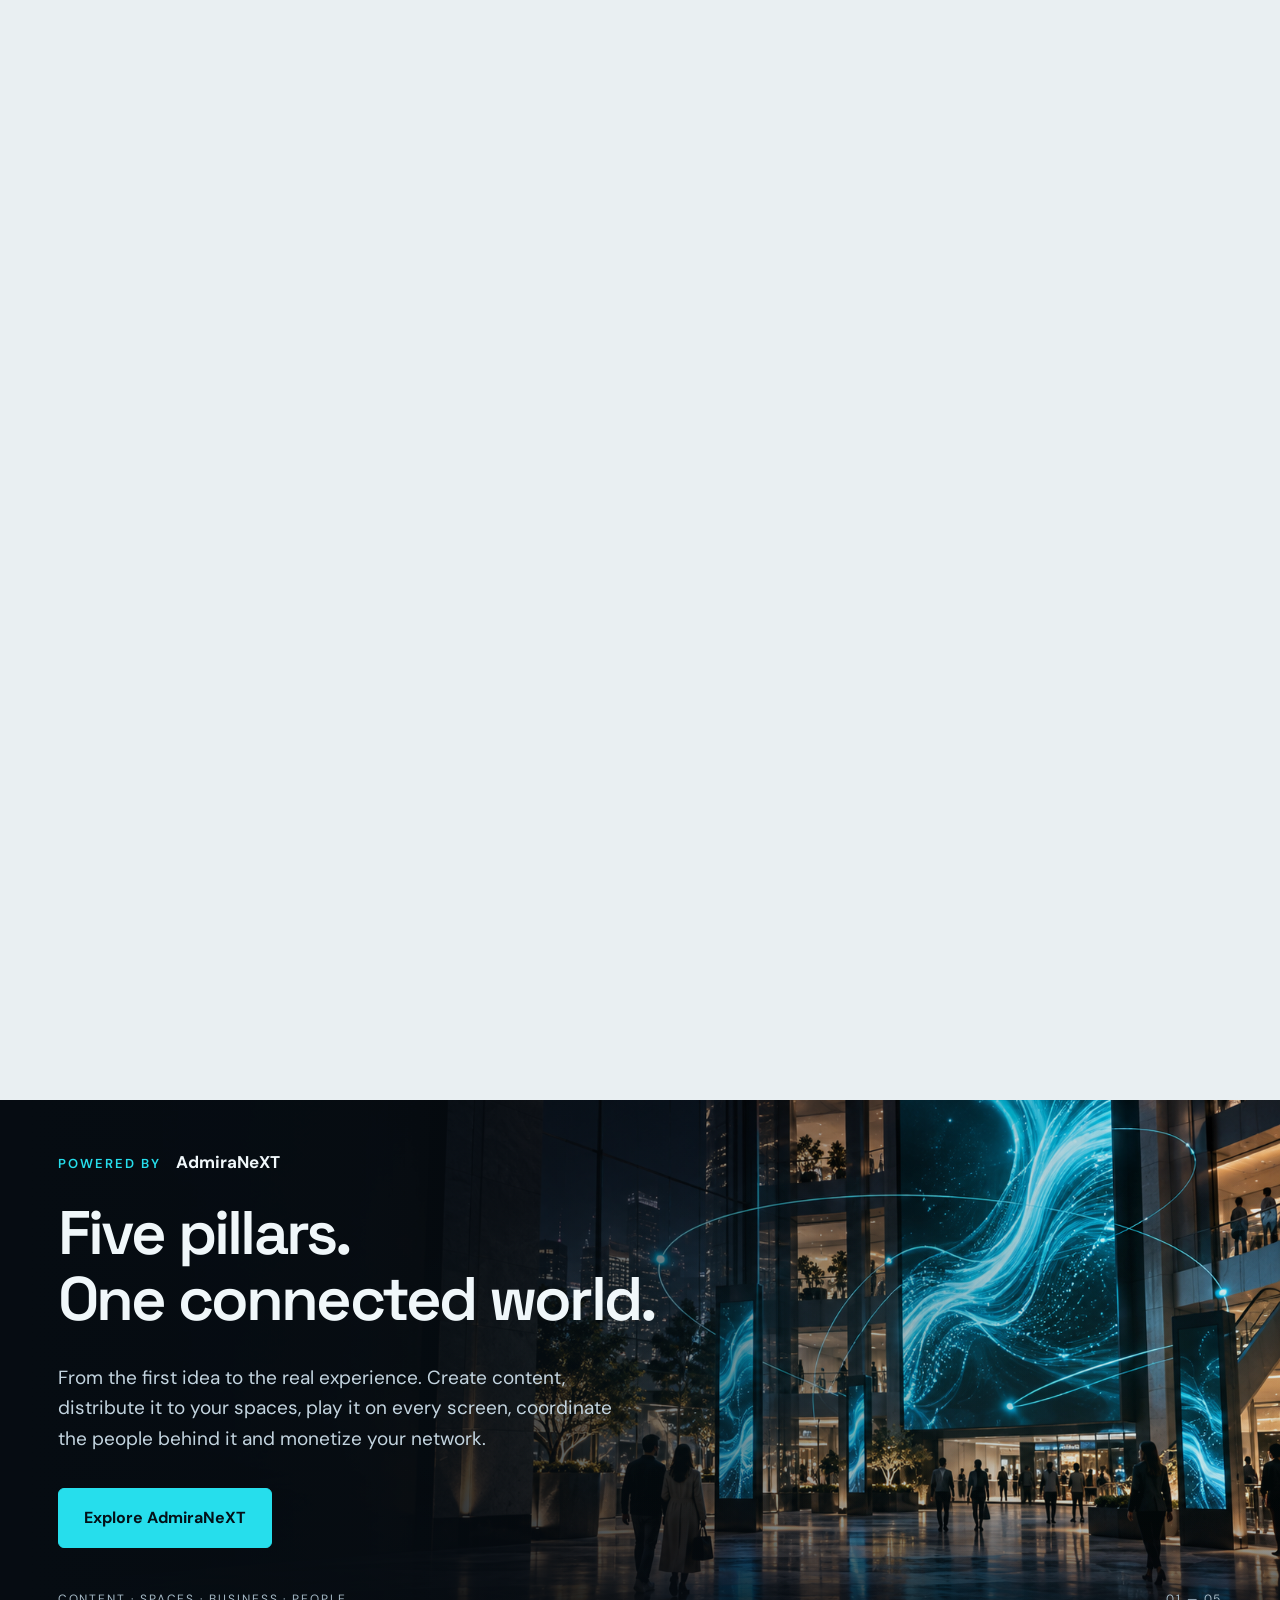
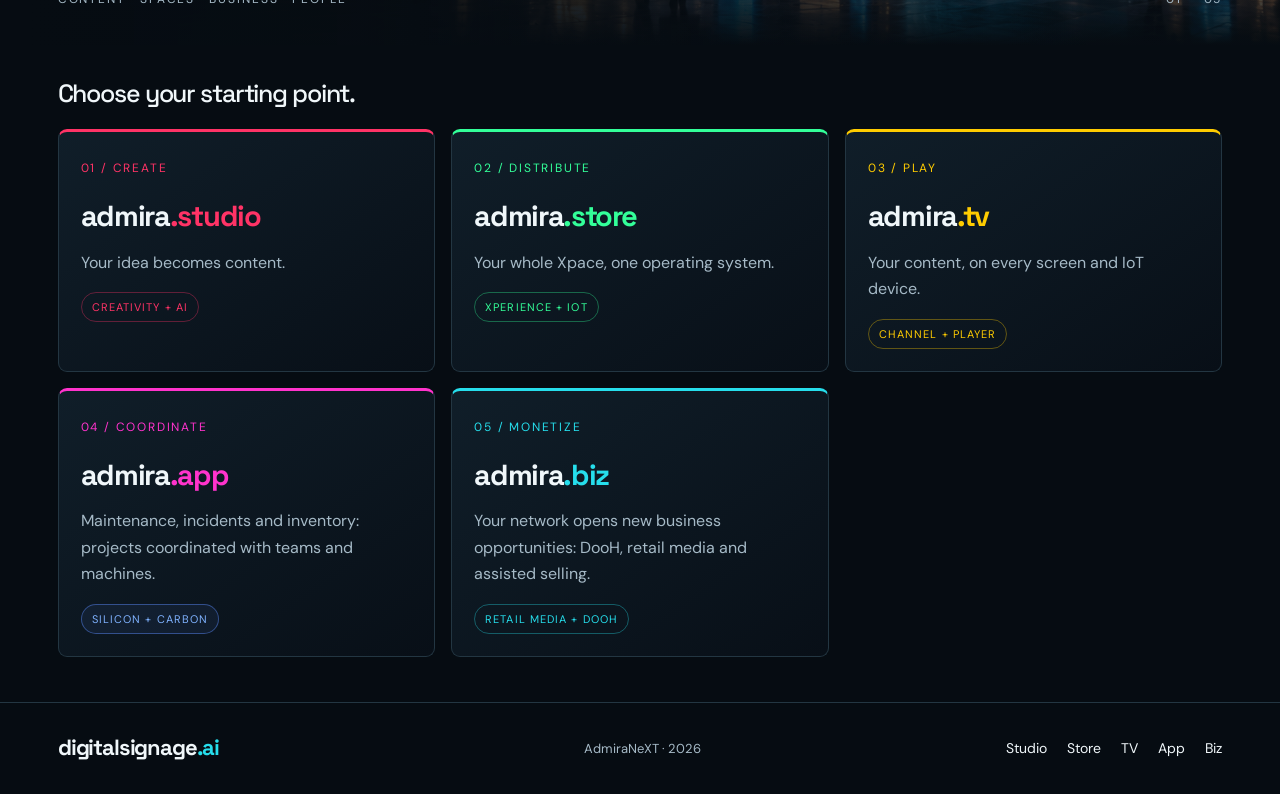
==== commit 0e20471f: "Instantánea de la producción viva 68cc2b7c (652a426, desplegada por MorfeoMacMini fuera de este repo" ====
--- a/index.html
+++ b/index.html
@@ -1,9 +1,9 @@
-<!doctype html><html lang="en"><head><meta charset="utf-8"><meta name="theme-color" content="#26deec"><meta property="og:site_name" content="digitalsignage.ai"><meta name="viewport" content="width=device-width,initial-scale=1"><title>AdmiraNeXT — Cinco soluciones. Un mundo conectado.</title><meta name="description" content="Crea contenidos con IA, controla la experiencia de tus espacios, monetiza tu red y coordina personas y agentes con AdmiraNeXT."><link rel="icon" type="image/svg+xml" href="data:image/svg+xml,%3Csvg xmlns='http://www.w3.org/2000/svg' viewBox='0 0 32 32'%3E%3Crect width='32' height='32' rx='8' fill='%23060d13'/%3E%3Cpath d='M8 24V8h4l8 10V8h4v16h-4L12 14v10z' fill='%2324def0'/%3E%3C/svg%3E"><link rel="preconnect" href="https://fonts.gstatic.com" crossorigin><link rel="stylesheet" href="https://fonts.googleapis.com/css2?family=Instrument+Serif&amp;display=swap"><link rel="stylesheet" href="/assets/style.css?v=20261003-11"><link rel="stylesheet" href="/assets/menu.css?v=20261003-11"></head><body data-page="home"><a class="skip" href="#ecosystem">Saltar al contenido</a><header class="dsn" data-site-header><div class="dsn-bar"><a class="brand dsn-logo" href="/" aria-label="digitalsignage.ai — Inicio" data-home-logo><svg xmlns="http://www.w3.org/2000/svg" viewBox="0 0 300 38" role="img" aria-label="digitalsignage.ai" class="wordmark-logo" width="250" height="34"><text x="0" y="29" fill="#f0f7fa" font-family="Space Grotesk,Arial,sans-serif" font-size="30" font-weight="700" letter-spacing="-1.6">digitalsignage<tspan fill="#26deec">.ai</tspan></text></svg></a></div></header><main><section class="ch" data-cloud-hero aria-labelledby="ch-title"><div class="ch-sticky"><div class="ch-dark" aria-hidden="true"></div><div class="dsn-dots dsn-dots--local" aria-hidden="true"></div><div class="ch-head"><p class="ch-eyebrow"><span class="nx">AdmiraNeXT</span></p><h1 class="ch-title" id="ch-title" data-es="El sistema operativo del retail<br>para un trabajo mágico." data-en="The Retail OS<br>for magic work.">The Retail OS<br>for magic work.</h1></div><div class="ch-frame"><div class="ch-card">
+<!doctype html><html lang="en"><head><meta charset="utf-8"><meta name="theme-color" content="#26deec"><meta property="og:site_name" content="digitalsignage.ai"><meta name="viewport" content="width=device-width,initial-scale=1"><title>AdmiraNeXT — Cinco soluciones. Un mundo conectado.</title><meta name="description" content="Crea contenidos con IA, controla la experiencia de tus espacios, monetiza tu red y coordina personas y agentes con AdmiraNeXT."><link rel="icon" type="image/svg+xml" href="data:image/svg+xml,%3Csvg xmlns='http://www.w3.org/2000/svg' viewBox='0 0 32 32'%3E%3Crect width='32' height='32' rx='8' fill='%23060d13'/%3E%3Cpath d='M8 24V8h4l8 10V8h4v16h-4L12 14v10z' fill='%2324def0'/%3E%3C/svg%3E"><link rel="preconnect" href="https://fonts.gstatic.com" crossorigin><link rel="stylesheet" href="https://fonts.googleapis.com/css2?family=Instrument+Serif&amp;display=swap"><link rel="stylesheet" href="/assets/style.css?v=20261004-1"><link rel="stylesheet" href="/assets/menu.css?v=20261004-1"></head><body data-page="home"><a class="skip" href="#ecosystem">Saltar al contenido</a><header class="dsn" data-site-header><div class="dsn-bar"><a class="brand dsn-logo" href="/" aria-label="digitalsignage.ai — Inicio" data-home-logo><svg xmlns="http://www.w3.org/2000/svg" viewBox="0 0 300 38" role="img" aria-label="digitalsignage.ai" class="wordmark-logo" width="250" height="34"><text x="0" y="29" fill="#f0f7fa" font-family="Space Grotesk,Arial,sans-serif" font-size="30" font-weight="700" letter-spacing="-1.6">digitalsignage<tspan fill="#26deec">.ai</tspan></text></svg></a></div></header><main><section class="ch" data-cloud-hero aria-labelledby="ch-title"><div class="ch-sticky"><div class="ch-dark" aria-hidden="true"></div><div class="dsn-dots dsn-dots--local" aria-hidden="true"></div><div class="ch-head"><p class="ch-eyebrow"><span class="nx">AdmiraNeXT</span></p><h1 class="ch-title" id="ch-title" data-es="El sistema operativo del retail<br>para un trabajo mágico." data-en="The Retail OS<br>for magic work.">The Retail OS<br>for magic work.</h1></div><div class="ch-frame"><div class="ch-card">
 <!-- VÍDEO PROVISIONAL DE LA PORTADA. Para poner el definitivo, cambia SOLO estas dos rutas: src (mp4 H.264) y poster (jpg). -->
 <video class="ch-video" data-hero-video muted autoplay loop playsinline preload="auto" poster="/assets/intro/admiranext-v6-poster.jpg?v=20261004" aria-hidden="true"><source src="/assets/intro/admiranext-v6.mp4?v=20261004" type="video/mp4"></video>
-</div><div class="ch-box"><h2 data-es="Hecho para retailers" data-en="Made for Retailers">Hecho para retailers</h2><p data-es="AdmiraNeXT da a cada equipo una plataforma agéntica para pasar de los contenidos a la distribución y más allá. Con las mejores herramientas de venta cruzada, venta adicional y autoventa." data-en="AdmiraNeXT gives every team an agentic platform to move from contents to distribution and beyond. With the best tools for crosselling, upselling and selfselling.">AdmiraNeXT da a cada equipo una plataforma agéntica para pasar de los contenidos a la distribución y más allá. Con las mejores herramientas de venta cruzada, venta adicional y autoventa.</p></div></div></div><svg class="ch-defs" width="0" height="0" aria-hidden="true" focusable="false"><clipPath id="ch-clip" clipPathUnits="objectBoundingBox"><path d="M.999 .543L1.000 .585L.999 .626L.996 .668L.990 .709L.980 .748L.968 .785L.953 .820L.935 .852L.915 .880L.892 .904L.868 .924L.841 .939L.813 .947L.783 .950L.753 .947L.723 .939L.694 .926L.672 .922L.658 .933L.644 .944L.630 .954L.617 .964L.603 .975L.589 .983L.574 .989L.559 .993L.544 .996L.529 .999L.514 1.000L.499 1.000L.484 1.000L.469 .999L.454 .996L.439 .992L.424 .986L.410 .980L.395 .973L.381 .964L.367 .954L.354 .944L.341 .931L.326 .921L.304 .926L.273 .942L.244 .949L.215 .950L.185 .947L.158 .937L.132 .922L.107 .903L.086 .878L.066 .850L.048 .819L.032 .784L.020 .747L.011 .708L.004 .667L.001 .626L.001 .584L.004 .543L.010 .502L.018 .462L.030 .424L.045 .389L.062 .356L.082 .327L.105 .302L.130 .281L.157 .266L.187 .256L.215 .249L.234 .236L.244 .214L.254 .191L.266 .171L.278 .151L.290 .131L.303 .113L.317 .096L.331 .080L.347 .066L.362 .052L.378 .041L.395 .031L.411 .022L.429 .015L.446 .009L.464 .006L.481 .002L.499 .000L.517 .002L.534 .006L.552 .009L.569 .014L.587 .021L.603 .031L.620 .041L.636 .051L.652 .063L.667 .078L.682 .094L.696 .111L.708 .130L.721 .150L.733 .169L.745 .189L.755 .211L.766 .233L.784 .248L.812 .255L.841 .265L.869 .281L.894 .301L.917 .327L.938 .355L.956 .388L.971 .424L.983 .462L.993 .501Z"/></clipPath></svg></section><section class="hero hero--sub"><div class="hero-light" aria-hidden="true"></div><div class="hero-content"><p class="eyebrow">POWERED BY <b>AdmiraNeXT</b></p><h2 class="hero-title" data-es="Cinco soluciones.<br>Un mundo conectado." data-en="Five pillars.<br>One connected world.">Cinco soluciones.<br>Un mundo conectado.</h2><p class="hero-copy" data-es="De la idea a la experiencia real. Crea contenido, controla tus espacios, monetiza tu red y coordina a quienes la hacen posible." data-en="From the first idea to the real experience. Create content, control your spaces, monetize your network and coordinate the people behind it.">De la idea a la experiencia real. Crea contenido, controla tus espacios, monetiza tu red y coordina a quienes la hacen posible.</p><a class="button" href="#ecosystem" data-es="Explora AdmiraNeXT" data-en="Explore AdmiraNeXT">Explora AdmiraNeXT</a><div class="hero-foot"><span data-es="CONTENIDO · ESPACIOS · NEGOCIO · PERSONAS" data-en="CONTENT · SPACES · BUSINESS · PEOPLE">CONTENIDO · ESPACIOS · NEGOCIO · PERSONAS</span><span>01 — 05</span></div></div></section><section class="section" id="ecosystem"><div class="section-heading"><div><p class="eyebrow" data-es="EL ECOSISTEMA <span class=&quot;nx&quot;>AdmiraNeXT</span>" data-en="THE <span class=&quot;nx&quot;>AdmiraNeXT</span> ECOSYSTEM">THE <span class="nx">AdmiraNeXT</span> ECOSYSTEM</p><h2 data-es="Elige tu punto de partida." data-en="Choose your starting point.">Elige tu punto de partida.</h2></div></div><div class="pillar-grid">
+</div><div class="ch-box"><h2 data-es="Hecho para retailers" data-en="Made for Retailers">Hecho para retailers</h2><p data-es="AdmiraNeXT da a cada equipo una plataforma agéntica para pasar de los contenidos a la distribución y más allá. Con las mejores herramientas de venta cruzada, venta adicional y autoventa." data-en="AdmiraNeXT gives every team an agentic platform to move from contents to distribution and beyond. With the best tools for crosselling, upselling and selfselling.">AdmiraNeXT da a cada equipo una plataforma agéntica para pasar de los contenidos a la distribución y más allá. Con las mejores herramientas de venta cruzada, venta adicional y autoventa.</p></div></div></div><svg class="ch-defs" width="0" height="0" aria-hidden="true" focusable="false"><clipPath id="ch-clip" clipPathUnits="objectBoundingBox"><path d="M.999 .543L1.000 .585L.999 .626L.996 .668L.990 .709L.980 .748L.968 .785L.953 .820L.935 .852L.915 .880L.892 .904L.868 .924L.841 .939L.813 .947L.783 .950L.753 .947L.723 .939L.694 .926L.672 .922L.658 .933L.644 .944L.630 .954L.617 .964L.603 .975L.589 .983L.574 .989L.559 .993L.544 .996L.529 .999L.514 1.000L.499 1.000L.484 1.000L.469 .999L.454 .996L.439 .992L.424 .986L.410 .980L.395 .973L.381 .964L.367 .954L.354 .944L.341 .931L.326 .921L.304 .926L.273 .942L.244 .949L.215 .950L.185 .947L.158 .937L.132 .922L.107 .903L.086 .878L.066 .850L.048 .819L.032 .784L.020 .747L.011 .708L.004 .667L.001 .626L.001 .584L.004 .543L.010 .502L.018 .462L.030 .424L.045 .389L.062 .356L.082 .327L.105 .302L.130 .281L.157 .266L.187 .256L.215 .249L.234 .236L.244 .214L.254 .191L.266 .171L.278 .151L.290 .131L.303 .113L.317 .096L.331 .080L.347 .066L.362 .052L.378 .041L.395 .031L.411 .022L.429 .015L.446 .009L.464 .006L.481 .002L.499 .000L.517 .002L.534 .006L.552 .009L.569 .014L.587 .021L.603 .031L.620 .041L.636 .051L.652 .063L.667 .078L.682 .094L.696 .111L.708 .130L.721 .150L.733 .169L.745 .189L.755 .211L.766 .233L.784 .248L.812 .255L.841 .265L.869 .281L.894 .301L.917 .327L.938 .355L.956 .388L.971 .424L.983 .462L.993 .501Z"/></clipPath></svg></section><section class="hero hero--sub"><div class="hero-light" aria-hidden="true"></div><div class="hero-content"><p class="eyebrow">POWERED BY <b>AdmiraNeXT</b></p><h2 class="hero-title" data-es="Cinco soluciones.<br>Un mundo conectado." data-en="Five pillars.<br>One connected world.">Cinco soluciones.<br>Un mundo conectado.</h2><p class="hero-copy" data-es="De la idea a la experiencia real. Crea contenido, distribúyelo a tus espacios, reprodúcelo en cada pantalla, coordina a quienes lo hacen posible y monetiza tu red." data-en="From the first idea to the real experience. Create content, distribute it to your spaces, play it on every screen, coordinate the people behind it and monetize your network.">De la idea a la experiencia real. Crea contenido, distribúyelo a tus espacios, reprodúcelo en cada pantalla, coordina a quienes lo hacen posible y monetiza tu red.</p><a class="button" href="#ecosystem" data-es="Explora AdmiraNeXT" data-en="Explore AdmiraNeXT">Explora AdmiraNeXT</a><div class="hero-foot"><span data-es="CONTENIDO · ESPACIOS · NEGOCIO · PERSONAS" data-en="CONTENT · SPACES · BUSINESS · PEOPLE">CONTENIDO · ESPACIOS · NEGOCIO · PERSONAS</span><span>01 — 05</span></div></div></section><section class="section" id="ecosystem"><div class="section-heading"><div><p class="eyebrow" data-es="EL ECOSISTEMA <span class=&quot;nx&quot;>AdmiraNeXT</span>" data-en="THE <span class=&quot;nx&quot;>AdmiraNeXT</span> ECOSYSTEM">THE <span class="nx">AdmiraNeXT</span> ECOSYSTEM</p><h2 data-es="Elige tu punto de partida." data-en="Choose your starting point.">Elige tu punto de partida.</h2></div></div><div class="pillar-grid">
 <a class="pillar" href="/studio/"><span class="number">01 / <span data-es="CREAR" data-en="CREATE">CREAR</span></span><div class="symbol" aria-hidden="true">✳</div><h3>admira<span>.studio</span></h3><p data-es="Tu idea se convierte en contenido." data-en="Your idea becomes content.">Tu idea se convierte en contenido.</p><span class="pill" data-es="CREATIVIDAD + IA" data-en="CREATIVITY + AI">CREATIVIDAD + IA</span></a>
-<a class="pillar" href="https://admira.tv/"><span class="number">02 / <span data-es="DISTRIBUIR" data-en="DISTRIBUTE">DISTRIBUIR</span></span><div class="symbol" aria-hidden="true">▶</div><h3>admira<span>.tv</span></h3><p data-es="Tu contenido, en todas las pantallas y dispositivos IoT." data-en="Your content, on every screen and IoT device.">Tu contenido, en todas las pantallas y dispositivos IoT.</p><span class="pill" data-es="CANAL + PLAYER" data-en="CHANNEL + PLAYER">CANAL + PLAYER</span></a>
-<a class="pillar" href="/store/"><span class="number">03 / <span data-es="CONTROLAR" data-en="CONTROL">CONTROLAR</span></span><div class="symbol" aria-hidden="true">⌘</div><h3>admira<span>.store</span></h3><p data-es="Todo tu Xpacio, un solo sistema operativo." data-en="Your whole Xpace, one operating system.">Todo tu Xpacio, un solo sistema operativo.</p><span class="pill" data-es="XPERIENCIA + IOT" data-en="XPERIENCE + IOT">XPERIENCIA + IOT</span></a>
-<a class="pillar" href="/app/"><span class="number">04 / <span data-es="COORDINAR" data-en="COORDINATE">COORDINAR</span></span><div class="symbol" aria-hidden="true">◎</div><h3>admira<span>.app</span></h3><p data-es="Proyectos coordinados con equipos y máquinas." data-en="Projects coordinated with teams and machines.">Proyectos coordinados con equipos y máquinas.</p><span class="pill pill--blue" data-es="SILICIO + CARBONO" data-en="SILICON + CARBON">SILICIO + CARBONO</span></a>
-<a class="pillar" href="/biz/"><span class="number">05 / <span data-es="MONETIZAR" data-en="MONETIZE">MONETIZAR</span></span><div class="symbol" aria-hidden="true">⋈</div><h3>admira<span>.biz</span></h3><p data-es="Tu red abre nuevas oportunidades de negocio." data-en="Your network opens new business opportunities.">Tu red abre nuevas oportunidades de negocio.</p><span class="pill" data-es="RETAIL MEDIA + DOOH" data-en="RETAIL MEDIA + DOOH">RETAIL MEDIA + DOOH</span></a></div></section></main><footer><a class="brand" href="/" aria-label="digitalsignage.ai — Inicio" data-home-logo><svg xmlns="http://www.w3.org/2000/svg" viewBox="0 0 300 38" role="img" aria-label="digitalsignage.ai" class="wordmark-logo" width="250" height="34"><text x="0" y="29" fill="#f0f7fa" font-family="Space Grotesk,Arial,sans-serif" font-size="30" font-weight="700" letter-spacing="-1.6">digitalsignage<tspan fill="#26deec">.ai</tspan></text></svg></a><p>AdmiraNeXT · 2026</p><div><a href="https://admira.studio">Studio</a><a href="https://admira.tv">TV</a><a href="https://admira.store">Store</a><a href="https://admira.app">App</a><a href="https://admira.biz">Biz</a></div></footer><script src="/assets/app.js?v=20261003-11"></script><script src="/assets/home.js?v=20261003-11"></script><script defer src="https://www.admiranext.com/assets/live-presence.js?v=2"></script></body></html>
+<a class="pillar" href="/store/"><span class="number">02 / <span data-es="DISTRIBUIR" data-en="DISTRIBUTE">DISTRIBUIR</span></span><div class="symbol" aria-hidden="true">⌘</div><h3>admira<span>.store</span></h3><p data-es="Todo tu Xpacio, un solo sistema operativo." data-en="Your whole Xpace, one operating system.">Todo tu Xpacio, un solo sistema operativo.</p><span class="pill" data-es="XPERIENCIA + IOT" data-en="XPERIENCE + IOT">XPERIENCIA + IOT</span></a>
+<a class="pillar" href="https://admira.tv/"><span class="number">03 / <span data-es="REPRODUCIR" data-en="PLAY">REPRODUCIR</span></span><div class="symbol" aria-hidden="true">▶</div><h3>admira<span>.tv</span></h3><p data-es="Tu contenido, en todas las pantallas y dispositivos IoT." data-en="Your content, on every screen and IoT device.">Tu contenido, en todas las pantallas y dispositivos IoT.</p><span class="pill" data-es="CANAL + PLAYER" data-en="CHANNEL + PLAYER">CANAL + PLAYER</span></a>
+<a class="pillar" href="/app/"><span class="number">04 / <span data-es="COORDINAR" data-en="COORDINATE">COORDINAR</span></span><div class="symbol" aria-hidden="true">◎</div><h3>admira<span>.app</span></h3><p data-es="Mantenimiento, incidencias e inventario: proyectos coordinados con equipos y máquinas." data-en="Maintenance, incidents and inventory: projects coordinated with teams and machines.">Mantenimiento, incidencias e inventario: proyectos coordinados con equipos y máquinas.</p><span class="pill pill--blue" data-es="SILICIO + CARBONO" data-en="SILICON + CARBON">SILICIO + CARBONO</span></a>
+<a class="pillar" href="/biz/"><span class="number">05 / <span data-es="MONETIZAR" data-en="MONETIZE">MONETIZAR</span></span><div class="symbol" aria-hidden="true">⋈</div><h3>admira<span>.biz</span></h3><p data-es="Tu red abre nuevas oportunidades de negocio: DooH, retail media y venta asistida." data-en="Your network opens new business opportunities: DooH, retail media and assisted selling.">Tu red abre nuevas oportunidades de negocio: DooH, retail media y venta asistida.</p><span class="pill" data-es="RETAIL MEDIA + DOOH" data-en="RETAIL MEDIA + DOOH">RETAIL MEDIA + DOOH</span></a></div></section></main><footer><a class="brand" href="/" aria-label="digitalsignage.ai — Inicio" data-home-logo><svg xmlns="http://www.w3.org/2000/svg" viewBox="0 0 300 38" role="img" aria-label="digitalsignage.ai" class="wordmark-logo" width="250" height="34"><text x="0" y="29" fill="#f0f7fa" font-family="Space Grotesk,Arial,sans-serif" font-size="30" font-weight="700" letter-spacing="-1.6">digitalsignage<tspan fill="#26deec">.ai</tspan></text></svg></a><p>AdmiraNeXT · 2026</p><div><a href="https://admira.studio">Studio</a><a href="https://admira.store">Store</a><a href="https://admira.tv">TV</a><a href="https://admira.app">App</a><a href="https://admira.biz">Biz</a></div></footer><script src="/assets/app.js?v=20261004-1"></script><script src="/assets/home.js?v=20261004-1"></script><script defer src="https://www.admiranext.com/assets/live-presence.js?v=2"></script></body></html>
--- a/assets/style.css
+++ b/assets/style.css
@@ -57,3 +57,22 @@
 
 /* La marca se escribe siempre AdmiraNeXT, también dentro de rótulos en mayúsculas (Carlos, 3-oct-2026). */
 .nx{text-transform:none}
+
+/* ═══ Colores de los cinco pilares = colores del logo AdmiraNeXT (Carlos, 3-oct-2026) ═══
+   Studio N #FF3366 · TV e #FFCC00 · Store X #33FF99 · App T #FF33CC · Biz cian #26DEEC.
+   Mismo reparto que el catálogo de admira.tv. */
+.pillar[href="/studio/"],body[data-page="studio"]{--pilar:#FF3366}
+.pillar[href="https://admira.tv/"]{--pilar:#FFCC00}
+.pillar[href="/store/"],body[data-page="store"]{--pilar:#33FF99}
+.pillar[href="/app/"],body[data-page="app"]{--pilar:#FF33CC}
+.pillar[href="/biz/"],body[data-page="biz"]{--pilar:#26DEEC}
+.pillar{border-top:3px solid var(--pilar,var(--line))}
+.pillar:hover{border-color:var(--pilar,var(--cyan))}
+.pillar .number,.pillar h3 span,.pillar .symbol{color:var(--pilar,var(--cyan))}
+.pillar .pill:not(.pill--blue){color:var(--pilar,var(--cyan));border-color:color-mix(in srgb,var(--pilar,#26deec) 35%,transparent)}
+body[data-page] .product-copy .eyebrow,body[data-page] .product-domain span{color:var(--pilar,var(--cyan))}
+.dsn-col:first-child .dsn-mlink[href="/studio/"] .dsn-ico{color:#FF3366}
+.dsn-col:first-child .dsn-mlink[href="https://admira.tv/"] .dsn-ico{color:#FFCC00}
+.dsn-col:first-child .dsn-mlink[href="/store/"] .dsn-ico{color:#33FF99}
+.dsn-col:first-child .dsn-mlink[href="/app/"] .dsn-ico{color:#FF33CC}
+.dsn-col:first-child .dsn-mlink[href="/biz/"] .dsn-ico{color:#26DEEC}
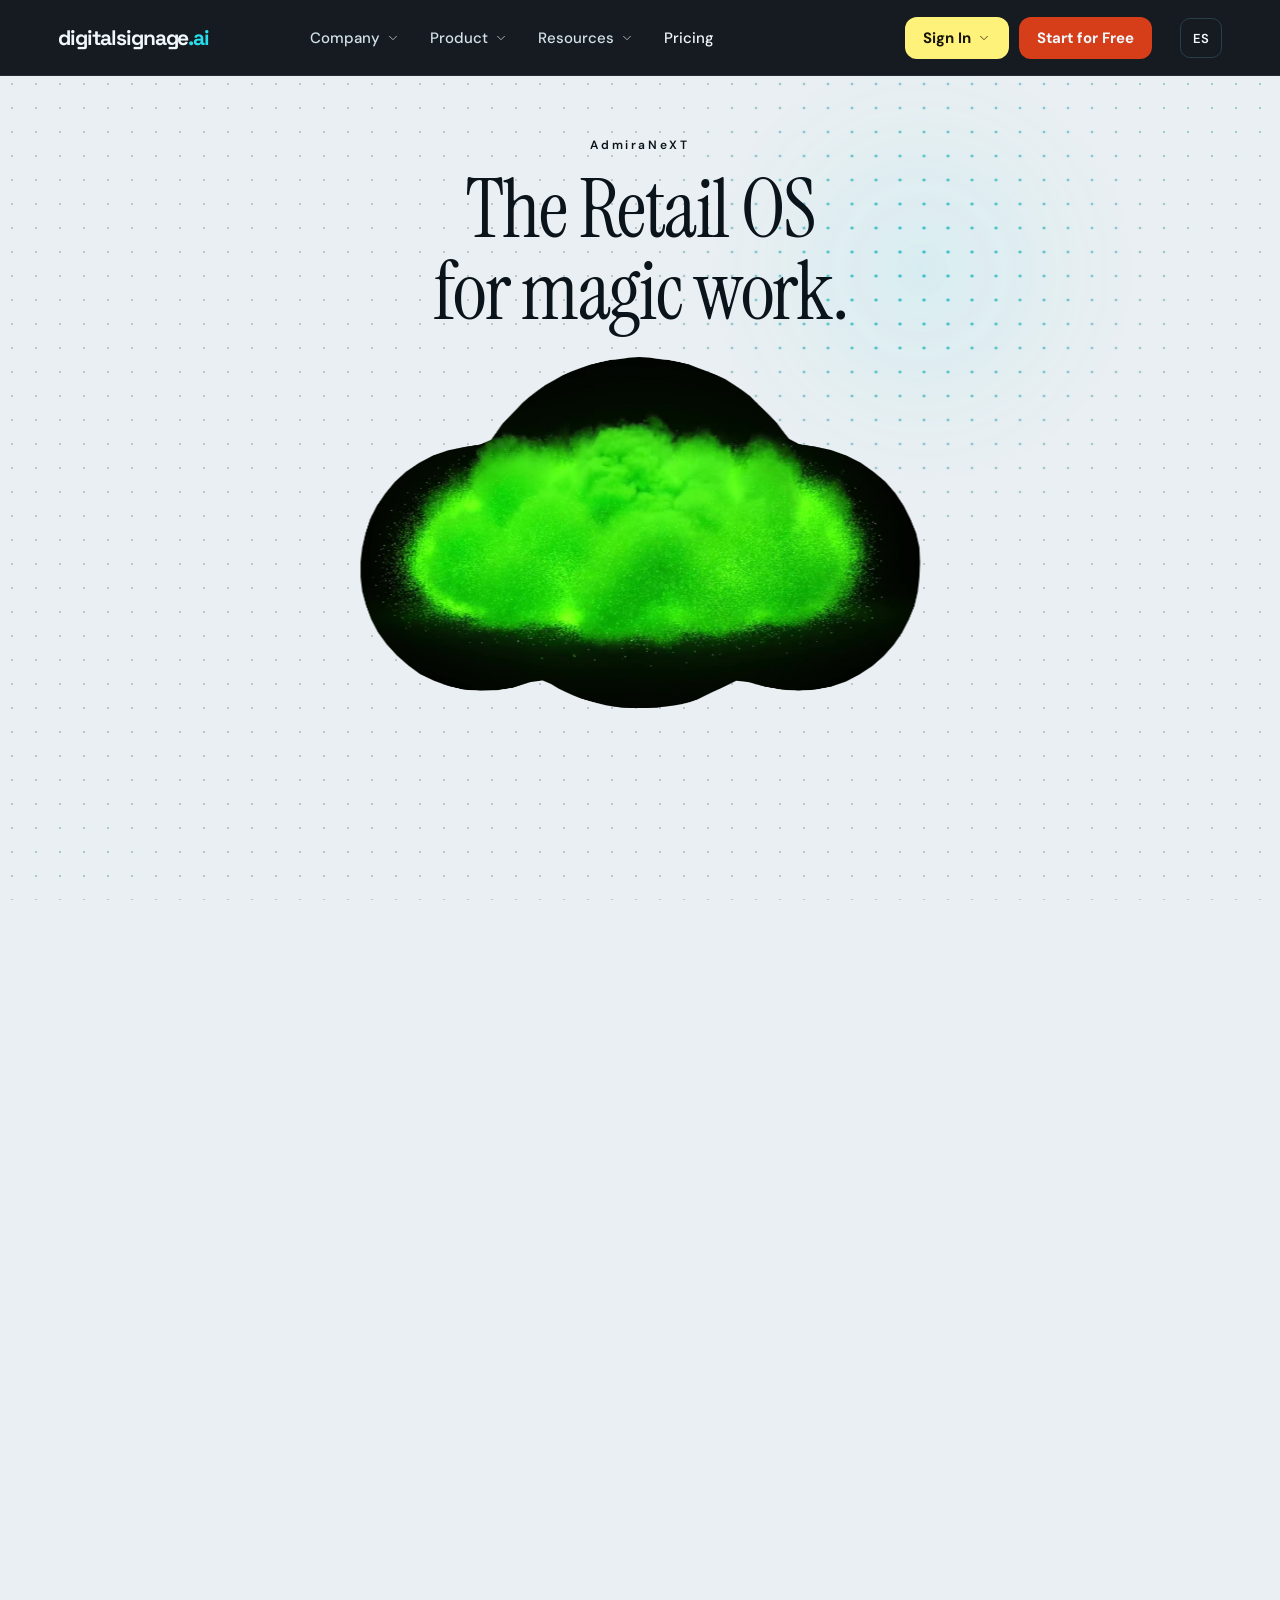
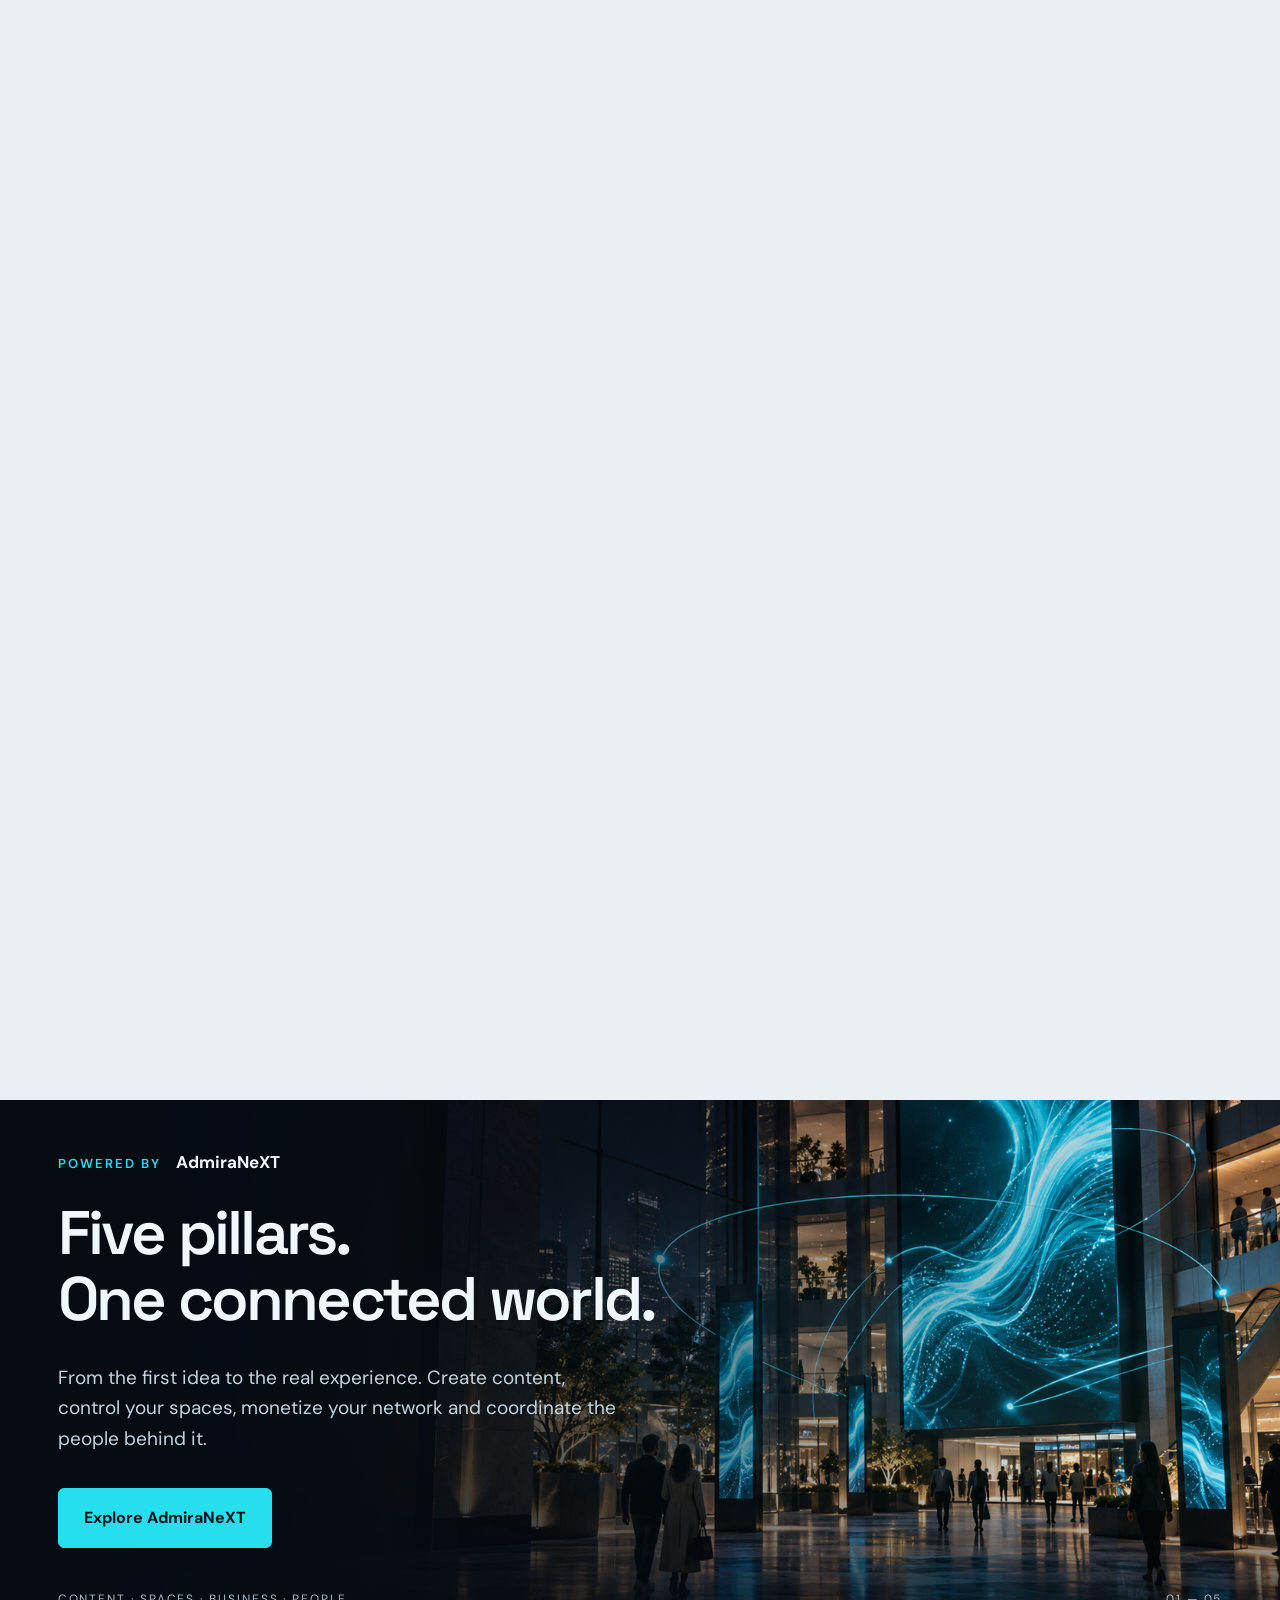
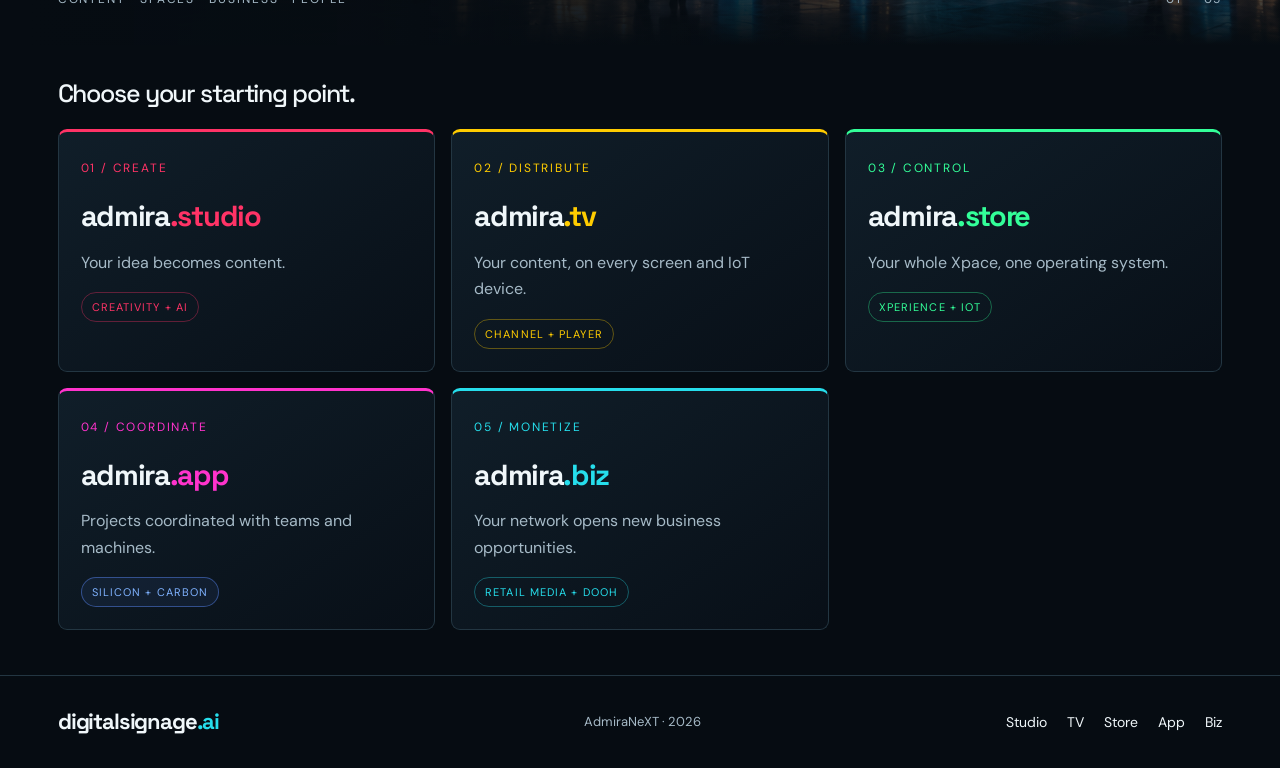
==== commit b6811a32: "Merge walt/video-v6-20261004 (vídeo v6 de la portada) en las landings metaestilo (preview)" ====
--- a/index.html
+++ b/index.html
@@ -1,9 +1,9 @@
-<!doctype html><html lang="en"><head><meta charset="utf-8"><meta name="theme-color" content="#26deec"><meta property="og:site_name" content="digitalsignage.ai"><meta name="viewport" content="width=device-width,initial-scale=1"><title>AdmiraNeXT — Cinco soluciones. Un mundo conectado.</title><meta name="description" content="Crea contenidos con IA, controla la experiencia de tus espacios, monetiza tu red y coordina personas y agentes con AdmiraNeXT."><link rel="icon" type="image/svg+xml" href="data:image/svg+xml,%3Csvg xmlns='http://www.w3.org/2000/svg' viewBox='0 0 32 32'%3E%3Crect width='32' height='32' rx='8' fill='%23060d13'/%3E%3Cpath d='M8 24V8h4l8 10V8h4v16h-4L12 14v10z' fill='%2324def0'/%3E%3C/svg%3E"><link rel="preconnect" href="https://fonts.gstatic.com" crossorigin><link rel="stylesheet" href="https://fonts.googleapis.com/css2?family=Instrument+Serif&amp;display=swap"><link rel="stylesheet" href="/assets/style.css?v=20261004-1"><link rel="stylesheet" href="/assets/menu.css?v=20261004-1"></head><body data-page="home"><a class="skip" href="#ecosystem">Saltar al contenido</a><header class="dsn" data-site-header><div class="dsn-bar"><a class="brand dsn-logo" href="/" aria-label="digitalsignage.ai — Inicio" data-home-logo><svg xmlns="http://www.w3.org/2000/svg" viewBox="0 0 300 38" role="img" aria-label="digitalsignage.ai" class="wordmark-logo" width="250" height="34"><text x="0" y="29" fill="#f0f7fa" font-family="Space Grotesk,Arial,sans-serif" font-size="30" font-weight="700" letter-spacing="-1.6">digitalsignage<tspan fill="#26deec">.ai</tspan></text></svg></a></div></header><main><section class="ch" data-cloud-hero aria-labelledby="ch-title"><div class="ch-sticky"><div class="ch-dark" aria-hidden="true"></div><div class="dsn-dots dsn-dots--local" aria-hidden="true"></div><div class="ch-head"><p class="ch-eyebrow"><span class="nx">AdmiraNeXT</span></p><h1 class="ch-title" id="ch-title" data-es="El sistema operativo del retail<br>para un trabajo mágico." data-en="The Retail OS<br>for magic work.">The Retail OS<br>for magic work.</h1></div><div class="ch-frame"><div class="ch-card">
+<!doctype html><html lang="en"><head><meta charset="utf-8"><meta name="theme-color" content="#26deec"><meta property="og:site_name" content="digitalsignage.ai"><meta name="viewport" content="width=device-width,initial-scale=1"><title>AdmiraNeXT — Cinco soluciones. Un mundo conectado.</title><meta name="description" content="Crea contenidos con IA, controla la experiencia de tus espacios, monetiza tu red y coordina personas y agentes con AdmiraNeXT."><link rel="icon" type="image/svg+xml" href="data:image/svg+xml,%3Csvg xmlns='http://www.w3.org/2000/svg' viewBox='0 0 32 32'%3E%3Crect width='32' height='32' rx='8' fill='%23060d13'/%3E%3Cpath d='M8 24V8h4l8 10V8h4v16h-4L12 14v10z' fill='%2324def0'/%3E%3C/svg%3E"><link rel="preconnect" href="https://fonts.gstatic.com" crossorigin><link rel="stylesheet" href="https://fonts.googleapis.com/css2?family=Instrument+Serif&amp;display=swap"><link rel="stylesheet" href="/assets/style.css?v=20261003-11"><link rel="stylesheet" href="/assets/menu.css?v=20261003-11"></head><body data-page="home"><a class="skip" href="#ecosystem">Saltar al contenido</a><header class="dsn" data-site-header><div class="dsn-bar"><a class="brand dsn-logo" href="/" aria-label="digitalsignage.ai — Inicio" data-home-logo><svg xmlns="http://www.w3.org/2000/svg" viewBox="0 0 300 38" role="img" aria-label="digitalsignage.ai" class="wordmark-logo" width="250" height="34"><text x="0" y="29" fill="#f0f7fa" font-family="Space Grotesk,Arial,sans-serif" font-size="30" font-weight="700" letter-spacing="-1.6">digitalsignage<tspan fill="#26deec">.ai</tspan></text></svg></a></div></header><main><section class="ch" data-cloud-hero aria-labelledby="ch-title"><div class="ch-sticky"><div class="ch-dark" aria-hidden="true"></div><div class="dsn-dots dsn-dots--local" aria-hidden="true"></div><div class="ch-head"><p class="ch-eyebrow"><span class="nx">AdmiraNeXT</span></p><h1 class="ch-title" id="ch-title" data-es="El sistema operativo del retail<br>para un trabajo mágico." data-en="The Retail OS<br>for magic work.">The Retail OS<br>for magic work.</h1></div><div class="ch-frame"><div class="ch-card">
 <!-- VÍDEO PROVISIONAL DE LA PORTADA. Para poner el definitivo, cambia SOLO estas dos rutas: src (mp4 H.264) y poster (jpg). -->
 <video class="ch-video" data-hero-video muted autoplay loop playsinline preload="auto" poster="/assets/intro/admiranext-v6-poster.jpg?v=20261004" aria-hidden="true"><source src="/assets/intro/admiranext-v6.mp4?v=20261004" type="video/mp4"></video>
-</div><div class="ch-box"><h2 data-es="Hecho para retailers" data-en="Made for Retailers">Hecho para retailers</h2><p data-es="AdmiraNeXT da a cada equipo una plataforma agéntica para pasar de los contenidos a la distribución y más allá. Con las mejores herramientas de venta cruzada, venta adicional y autoventa." data-en="AdmiraNeXT gives every team an agentic platform to move from contents to distribution and beyond. With the best tools for crosselling, upselling and selfselling.">AdmiraNeXT da a cada equipo una plataforma agéntica para pasar de los contenidos a la distribución y más allá. Con las mejores herramientas de venta cruzada, venta adicional y autoventa.</p></div></div></div><svg class="ch-defs" width="0" height="0" aria-hidden="true" focusable="false"><clipPath id="ch-clip" clipPathUnits="objectBoundingBox"><path d="M.999 .543L1.000 .585L.999 .626L.996 .668L.990 .709L.980 .748L.968 .785L.953 .820L.935 .852L.915 .880L.892 .904L.868 .924L.841 .939L.813 .947L.783 .950L.753 .947L.723 .939L.694 .926L.672 .922L.658 .933L.644 .944L.630 .954L.617 .964L.603 .975L.589 .983L.574 .989L.559 .993L.544 .996L.529 .999L.514 1.000L.499 1.000L.484 1.000L.469 .999L.454 .996L.439 .992L.424 .986L.410 .980L.395 .973L.381 .964L.367 .954L.354 .944L.341 .931L.326 .921L.304 .926L.273 .942L.244 .949L.215 .950L.185 .947L.158 .937L.132 .922L.107 .903L.086 .878L.066 .850L.048 .819L.032 .784L.020 .747L.011 .708L.004 .667L.001 .626L.001 .584L.004 .543L.010 .502L.018 .462L.030 .424L.045 .389L.062 .356L.082 .327L.105 .302L.130 .281L.157 .266L.187 .256L.215 .249L.234 .236L.244 .214L.254 .191L.266 .171L.278 .151L.290 .131L.303 .113L.317 .096L.331 .080L.347 .066L.362 .052L.378 .041L.395 .031L.411 .022L.429 .015L.446 .009L.464 .006L.481 .002L.499 .000L.517 .002L.534 .006L.552 .009L.569 .014L.587 .021L.603 .031L.620 .041L.636 .051L.652 .063L.667 .078L.682 .094L.696 .111L.708 .130L.721 .150L.733 .169L.745 .189L.755 .211L.766 .233L.784 .248L.812 .255L.841 .265L.869 .281L.894 .301L.917 .327L.938 .355L.956 .388L.971 .424L.983 .462L.993 .501Z"/></clipPath></svg></section><section class="hero hero--sub"><div class="hero-light" aria-hidden="true"></div><div class="hero-content"><p class="eyebrow">POWERED BY <b>AdmiraNeXT</b></p><h2 class="hero-title" data-es="Cinco soluciones.<br>Un mundo conectado." data-en="Five pillars.<br>One connected world.">Cinco soluciones.<br>Un mundo conectado.</h2><p class="hero-copy" data-es="De la idea a la experiencia real. Crea contenido, distribúyelo a tus espacios, reprodúcelo en cada pantalla, coordina a quienes lo hacen posible y monetiza tu red." data-en="From the first idea to the real experience. Create content, distribute it to your spaces, play it on every screen, coordinate the people behind it and monetize your network.">De la idea a la experiencia real. Crea contenido, distribúyelo a tus espacios, reprodúcelo en cada pantalla, coordina a quienes lo hacen posible y monetiza tu red.</p><a class="button" href="#ecosystem" data-es="Explora AdmiraNeXT" data-en="Explore AdmiraNeXT">Explora AdmiraNeXT</a><div class="hero-foot"><span data-es="CONTENIDO · ESPACIOS · NEGOCIO · PERSONAS" data-en="CONTENT · SPACES · BUSINESS · PEOPLE">CONTENIDO · ESPACIOS · NEGOCIO · PERSONAS</span><span>01 — 05</span></div></div></section><section class="section" id="ecosystem"><div class="section-heading"><div><p class="eyebrow" data-es="EL ECOSISTEMA <span class=&quot;nx&quot;>AdmiraNeXT</span>" data-en="THE <span class=&quot;nx&quot;>AdmiraNeXT</span> ECOSYSTEM">THE <span class="nx">AdmiraNeXT</span> ECOSYSTEM</p><h2 data-es="Elige tu punto de partida." data-en="Choose your starting point.">Elige tu punto de partida.</h2></div></div><div class="pillar-grid">
+</div><div class="ch-box"><h2 data-es="Hecho para retailers" data-en="Made for Retailers">Hecho para retailers</h2><p data-es="AdmiraNeXT da a cada equipo una plataforma agéntica para pasar de los contenidos a la distribución y más allá. Con las mejores herramientas de venta cruzada, venta adicional y autoventa." data-en="AdmiraNeXT gives every team an agentic platform to move from contents to distribution and beyond. With the best tools for crosselling, upselling and selfselling.">AdmiraNeXT da a cada equipo una plataforma agéntica para pasar de los contenidos a la distribución y más allá. Con las mejores herramientas de venta cruzada, venta adicional y autoventa.</p></div></div></div><svg class="ch-defs" width="0" height="0" aria-hidden="true" focusable="false"><clipPath id="ch-clip" clipPathUnits="objectBoundingBox"><path d="M.999 .543L1.000 .585L.999 .626L.996 .668L.990 .709L.980 .748L.968 .785L.953 .820L.935 .852L.915 .880L.892 .904L.868 .924L.841 .939L.813 .947L.783 .950L.753 .947L.723 .939L.694 .926L.672 .922L.658 .933L.644 .944L.630 .954L.617 .964L.603 .975L.589 .983L.574 .989L.559 .993L.544 .996L.529 .999L.514 1.000L.499 1.000L.484 1.000L.469 .999L.454 .996L.439 .992L.424 .986L.410 .980L.395 .973L.381 .964L.367 .954L.354 .944L.341 .931L.326 .921L.304 .926L.273 .942L.244 .949L.215 .950L.185 .947L.158 .937L.132 .922L.107 .903L.086 .878L.066 .850L.048 .819L.032 .784L.020 .747L.011 .708L.004 .667L.001 .626L.001 .584L.004 .543L.010 .502L.018 .462L.030 .424L.045 .389L.062 .356L.082 .327L.105 .302L.130 .281L.157 .266L.187 .256L.215 .249L.234 .236L.244 .214L.254 .191L.266 .171L.278 .151L.290 .131L.303 .113L.317 .096L.331 .080L.347 .066L.362 .052L.378 .041L.395 .031L.411 .022L.429 .015L.446 .009L.464 .006L.481 .002L.499 .000L.517 .002L.534 .006L.552 .009L.569 .014L.587 .021L.603 .031L.620 .041L.636 .051L.652 .063L.667 .078L.682 .094L.696 .111L.708 .130L.721 .150L.733 .169L.745 .189L.755 .211L.766 .233L.784 .248L.812 .255L.841 .265L.869 .281L.894 .301L.917 .327L.938 .355L.956 .388L.971 .424L.983 .462L.993 .501Z"/></clipPath></svg></section><section class="hero hero--sub"><div class="hero-light" aria-hidden="true"></div><div class="hero-content"><p class="eyebrow">POWERED BY <b>AdmiraNeXT</b></p><h2 class="hero-title" data-es="Cinco soluciones.<br>Un mundo conectado." data-en="Five pillars.<br>One connected world.">Cinco soluciones.<br>Un mundo conectado.</h2><p class="hero-copy" data-es="De la idea a la experiencia real. Crea contenido, controla tus espacios, monetiza tu red y coordina a quienes la hacen posible." data-en="From the first idea to the real experience. Create content, control your spaces, monetize your network and coordinate the people behind it.">De la idea a la experiencia real. Crea contenido, controla tus espacios, monetiza tu red y coordina a quienes la hacen posible.</p><a class="button" href="#ecosystem" data-es="Explora AdmiraNeXT" data-en="Explore AdmiraNeXT">Explora AdmiraNeXT</a><div class="hero-foot"><span data-es="CONTENIDO · ESPACIOS · NEGOCIO · PERSONAS" data-en="CONTENT · SPACES · BUSINESS · PEOPLE">CONTENIDO · ESPACIOS · NEGOCIO · PERSONAS</span><span>01 — 05</span></div></div></section><section class="section" id="ecosystem"><div class="section-heading"><div><p class="eyebrow" data-es="EL ECOSISTEMA <span class=&quot;nx&quot;>AdmiraNeXT</span>" data-en="THE <span class=&quot;nx&quot;>AdmiraNeXT</span> ECOSYSTEM">THE <span class="nx">AdmiraNeXT</span> ECOSYSTEM</p><h2 data-es="Elige tu punto de partida." data-en="Choose your starting point.">Elige tu punto de partida.</h2></div></div><div class="pillar-grid">
 <a class="pillar" href="/studio/"><span class="number">01 / <span data-es="CREAR" data-en="CREATE">CREAR</span></span><div class="symbol" aria-hidden="true">✳</div><h3>admira<span>.studio</span></h3><p data-es="Tu idea se convierte en contenido." data-en="Your idea becomes content.">Tu idea se convierte en contenido.</p><span class="pill" data-es="CREATIVIDAD + IA" data-en="CREATIVITY + AI">CREATIVIDAD + IA</span></a>
-<a class="pillar" href="/store/"><span class="number">02 / <span data-es="DISTRIBUIR" data-en="DISTRIBUTE">DISTRIBUIR</span></span><div class="symbol" aria-hidden="true">⌘</div><h3>admira<span>.store</span></h3><p data-es="Todo tu Xpacio, un solo sistema operativo." data-en="Your whole Xpace, one operating system.">Todo tu Xpacio, un solo sistema operativo.</p><span class="pill" data-es="XPERIENCIA + IOT" data-en="XPERIENCE + IOT">XPERIENCIA + IOT</span></a>
-<a class="pillar" href="https://admira.tv/"><span class="number">03 / <span data-es="REPRODUCIR" data-en="PLAY">REPRODUCIR</span></span><div class="symbol" aria-hidden="true">▶</div><h3>admira<span>.tv</span></h3><p data-es="Tu contenido, en todas las pantallas y dispositivos IoT." data-en="Your content, on every screen and IoT device.">Tu contenido, en todas las pantallas y dispositivos IoT.</p><span class="pill" data-es="CANAL + PLAYER" data-en="CHANNEL + PLAYER">CANAL + PLAYER</span></a>
-<a class="pillar" href="/app/"><span class="number">04 / <span data-es="COORDINAR" data-en="COORDINATE">COORDINAR</span></span><div class="symbol" aria-hidden="true">◎</div><h3>admira<span>.app</span></h3><p data-es="Mantenimiento, incidencias e inventario: proyectos coordinados con equipos y máquinas." data-en="Maintenance, incidents and inventory: projects coordinated with teams and machines.">Mantenimiento, incidencias e inventario: proyectos coordinados con equipos y máquinas.</p><span class="pill pill--blue" data-es="SILICIO + CARBONO" data-en="SILICON + CARBON">SILICIO + CARBONO</span></a>
-<a class="pillar" href="/biz/"><span class="number">05 / <span data-es="MONETIZAR" data-en="MONETIZE">MONETIZAR</span></span><div class="symbol" aria-hidden="true">⋈</div><h3>admira<span>.biz</span></h3><p data-es="Tu red abre nuevas oportunidades de negocio: DooH, retail media y venta asistida." data-en="Your network opens new business opportunities: DooH, retail media and assisted selling.">Tu red abre nuevas oportunidades de negocio: DooH, retail media y venta asistida.</p><span class="pill" data-es="RETAIL MEDIA + DOOH" data-en="RETAIL MEDIA + DOOH">RETAIL MEDIA + DOOH</span></a></div></section></main><footer><a class="brand" href="/" aria-label="digitalsignage.ai — Inicio" data-home-logo><svg xmlns="http://www.w3.org/2000/svg" viewBox="0 0 300 38" role="img" aria-label="digitalsignage.ai" class="wordmark-logo" width="250" height="34"><text x="0" y="29" fill="#f0f7fa" font-family="Space Grotesk,Arial,sans-serif" font-size="30" font-weight="700" letter-spacing="-1.6">digitalsignage<tspan fill="#26deec">.ai</tspan></text></svg></a><p>AdmiraNeXT · 2026</p><div><a href="https://admira.studio">Studio</a><a href="https://admira.store">Store</a><a href="https://admira.tv">TV</a><a href="https://admira.app">App</a><a href="https://admira.biz">Biz</a></div></footer><script src="/assets/app.js?v=20261004-1"></script><script src="/assets/home.js?v=20261004-1"></script><script defer src="https://www.admiranext.com/assets/live-presence.js?v=2"></script></body></html>
+<a class="pillar" href="https://admira.tv/"><span class="number">02 / <span data-es="DISTRIBUIR" data-en="DISTRIBUTE">DISTRIBUIR</span></span><div class="symbol" aria-hidden="true">▶</div><h3>admira<span>.tv</span></h3><p data-es="Tu contenido, en todas las pantallas y dispositivos IoT." data-en="Your content, on every screen and IoT device.">Tu contenido, en todas las pantallas y dispositivos IoT.</p><span class="pill" data-es="CANAL + PLAYER" data-en="CHANNEL + PLAYER">CANAL + PLAYER</span></a>
+<a class="pillar" href="/store/"><span class="number">03 / <span data-es="CONTROLAR" data-en="CONTROL">CONTROLAR</span></span><div class="symbol" aria-hidden="true">⌘</div><h3>admira<span>.store</span></h3><p data-es="Todo tu Xpacio, un solo sistema operativo." data-en="Your whole Xpace, one operating system.">Todo tu Xpacio, un solo sistema operativo.</p><span class="pill" data-es="XPERIENCIA + IOT" data-en="XPERIENCE + IOT">XPERIENCIA + IOT</span></a>
+<a class="pillar" href="/app/"><span class="number">04 / <span data-es="COORDINAR" data-en="COORDINATE">COORDINAR</span></span><div class="symbol" aria-hidden="true">◎</div><h3>admira<span>.app</span></h3><p data-es="Proyectos coordinados con equipos y máquinas." data-en="Projects coordinated with teams and machines.">Proyectos coordinados con equipos y máquinas.</p><span class="pill pill--blue" data-es="SILICIO + CARBONO" data-en="SILICON + CARBON">SILICIO + CARBONO</span></a>
+<a class="pillar" href="/biz/"><span class="number">05 / <span data-es="MONETIZAR" data-en="MONETIZE">MONETIZAR</span></span><div class="symbol" aria-hidden="true">⋈</div><h3>admira<span>.biz</span></h3><p data-es="Tu red abre nuevas oportunidades de negocio." data-en="Your network opens new business opportunities.">Tu red abre nuevas oportunidades de negocio.</p><span class="pill" data-es="RETAIL MEDIA + DOOH" data-en="RETAIL MEDIA + DOOH">RETAIL MEDIA + DOOH</span></a></div></section></main><footer><a class="brand" href="/" aria-label="digitalsignage.ai — Inicio" data-home-logo><svg xmlns="http://www.w3.org/2000/svg" viewBox="0 0 300 38" role="img" aria-label="digitalsignage.ai" class="wordmark-logo" width="250" height="34"><text x="0" y="29" fill="#f0f7fa" font-family="Space Grotesk,Arial,sans-serif" font-size="30" font-weight="700" letter-spacing="-1.6">digitalsignage<tspan fill="#26deec">.ai</tspan></text></svg></a><p>AdmiraNeXT · 2026</p><div><a href="https://admira.studio">Studio</a><a href="https://admira.tv">TV</a><a href="https://admira.store">Store</a><a href="https://admira.app">App</a><a href="https://admira.biz">Biz</a></div></footer><script src="/assets/app.js?v=20261003-11"></script><script src="/assets/home.js?v=20261003-11"></script><script defer src="https://www.admiranext.com/assets/live-presence.js?v=2"></script></body></html>
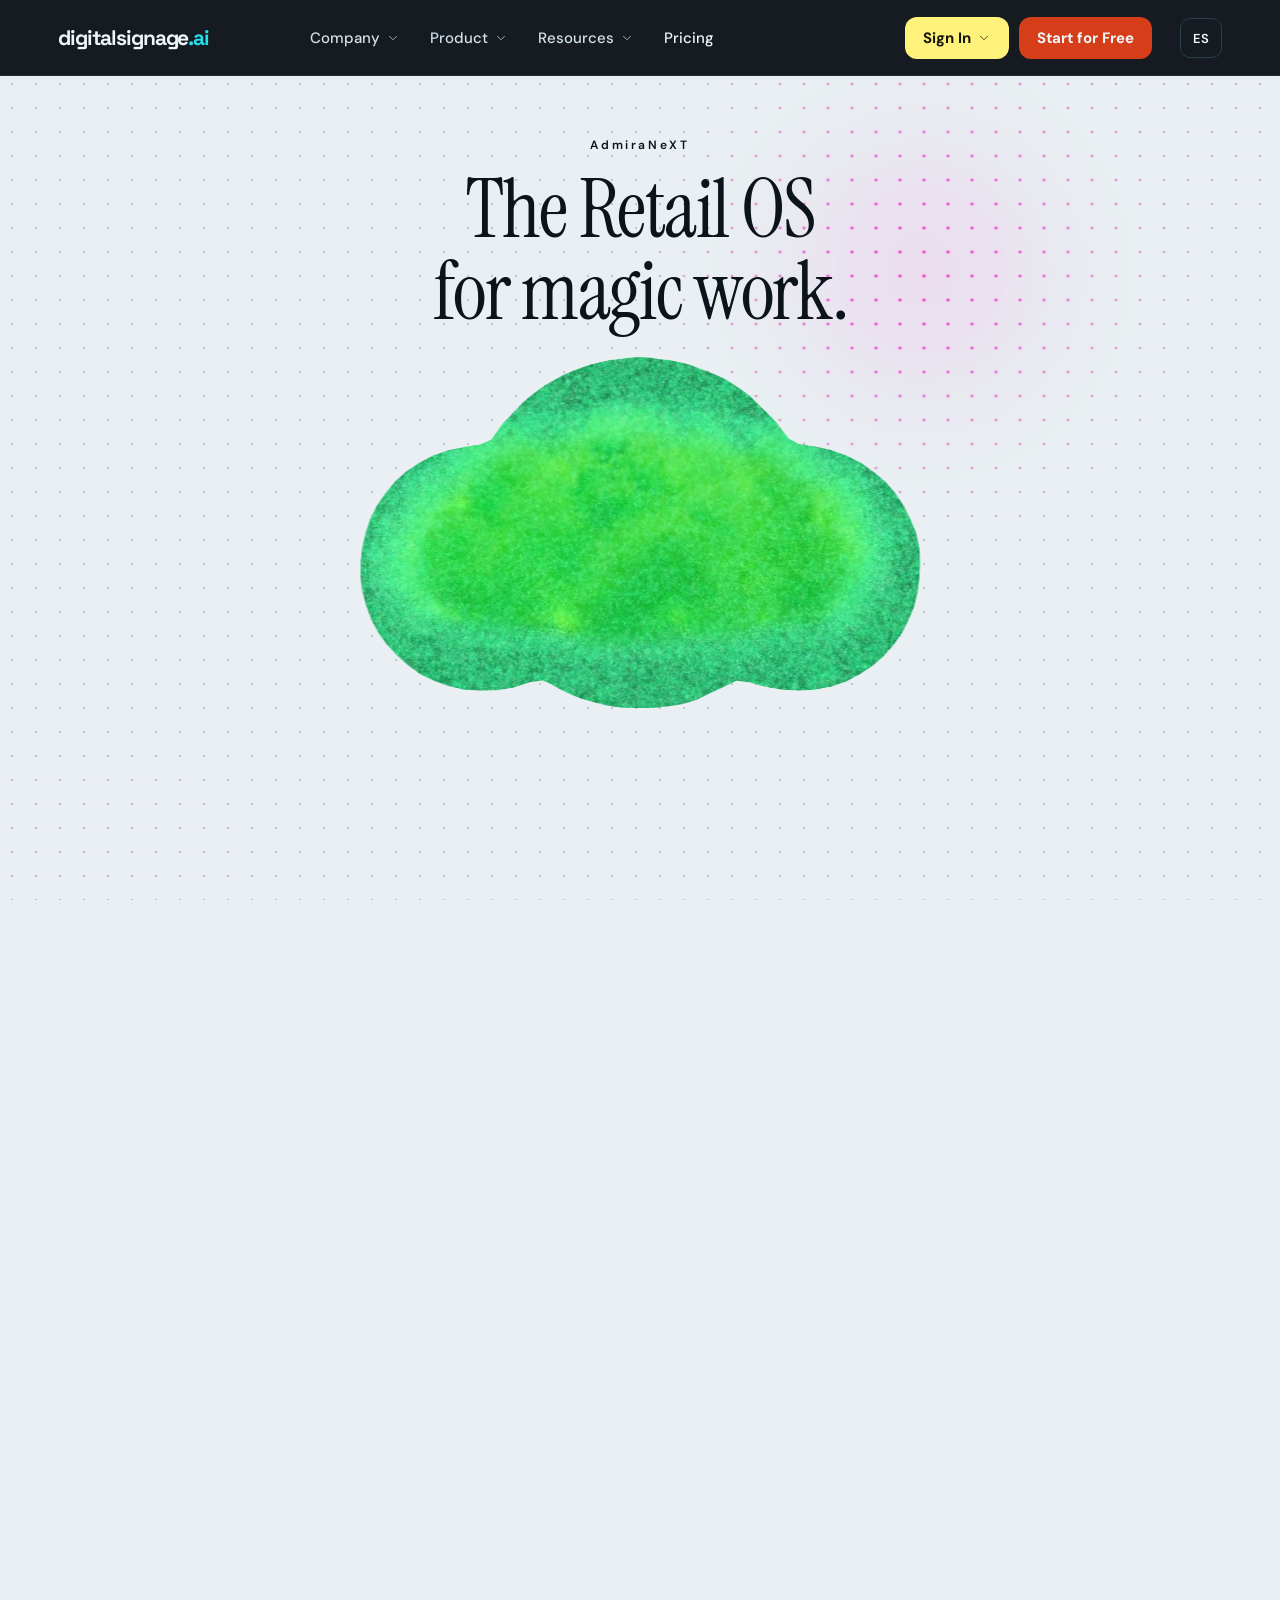
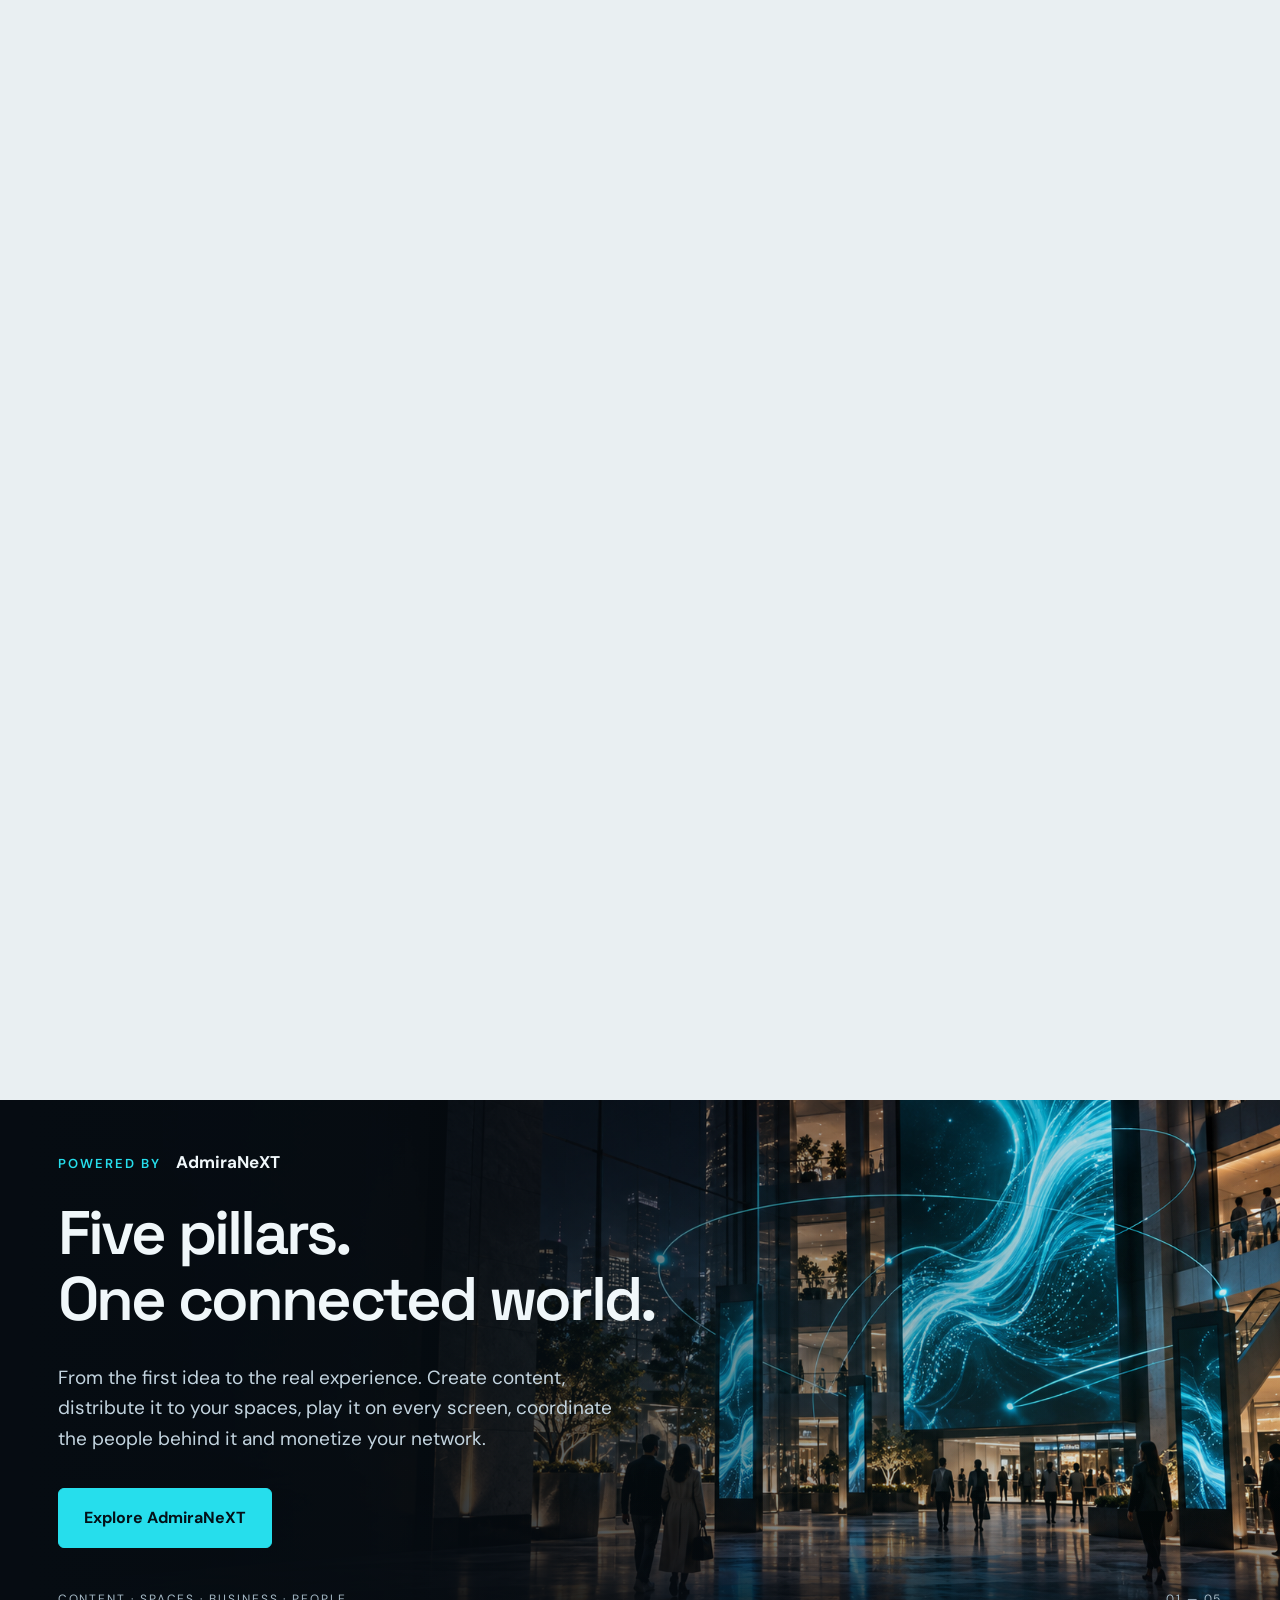
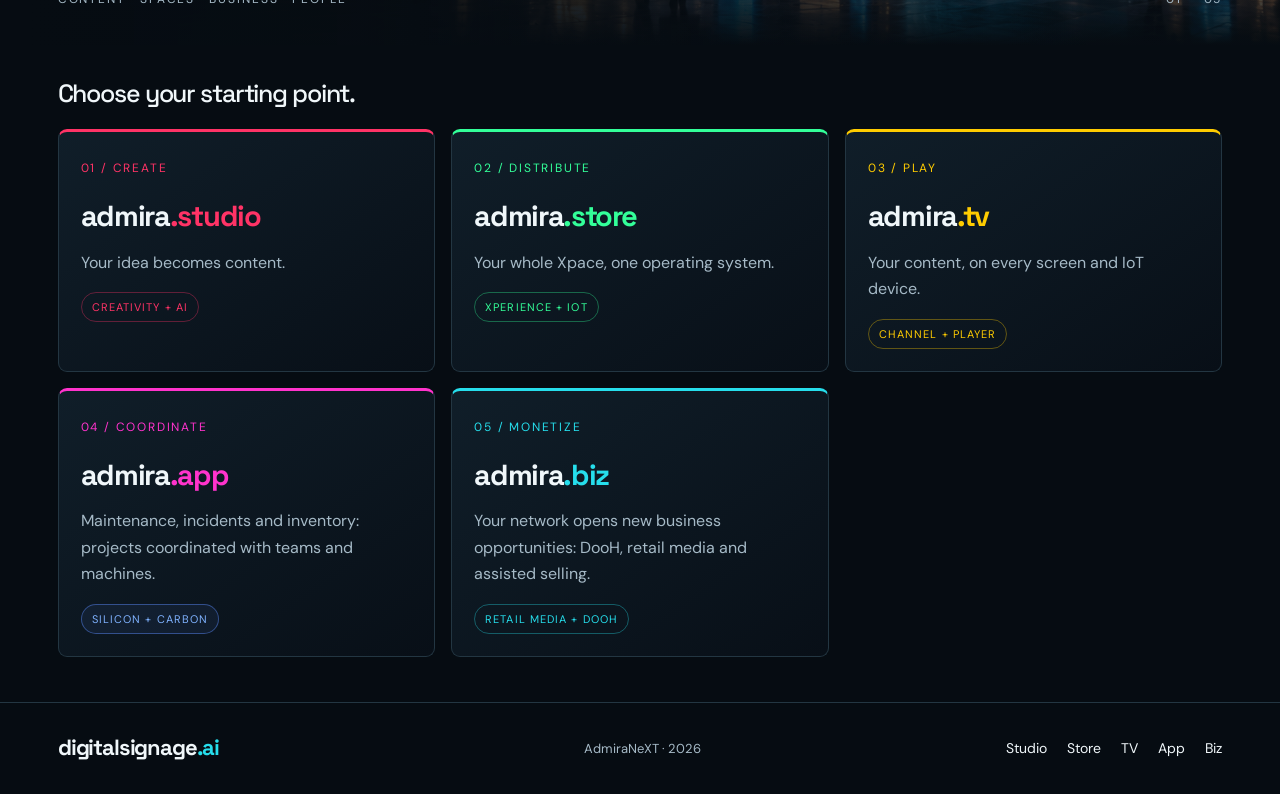
==== commit 511ea760: "Instantánea de la producción viva de digitalsignage.ai (despliegue b62711fb del 8-oct, hecho fuera d" ====
--- a/index.html
+++ b/index.html
@@ -1,9 +1,11 @@
-<!doctype html><html lang="en"><head><meta charset="utf-8"><meta name="theme-color" content="#26deec"><meta property="og:site_name" content="digitalsignage.ai"><meta name="viewport" content="width=device-width,initial-scale=1"><title>AdmiraNeXT — Cinco soluciones. Un mundo conectado.</title><meta name="description" content="Crea contenidos con IA, controla la experiencia de tus espacios, monetiza tu red y coordina personas y agentes con AdmiraNeXT."><link rel="icon" type="image/svg+xml" href="data:image/svg+xml,%3Csvg xmlns='http://www.w3.org/2000/svg' viewBox='0 0 32 32'%3E%3Crect width='32' height='32' rx='8' fill='%23060d13'/%3E%3Cpath d='M8 24V8h4l8 10V8h4v16h-4L12 14v10z' fill='%2324def0'/%3E%3C/svg%3E"><link rel="preconnect" href="https://fonts.gstatic.com" crossorigin><link rel="stylesheet" href="https://fonts.googleapis.com/css2?family=Instrument+Serif&amp;display=swap"><link rel="stylesheet" href="/assets/style.css?v=20261003-11"><link rel="stylesheet" href="/assets/menu.css?v=20261003-11"></head><body data-page="home"><a class="skip" href="#ecosystem">Saltar al contenido</a><header class="dsn" data-site-header><div class="dsn-bar"><a class="brand dsn-logo" href="/" aria-label="digitalsignage.ai — Inicio" data-home-logo><svg xmlns="http://www.w3.org/2000/svg" viewBox="0 0 300 38" role="img" aria-label="digitalsignage.ai" class="wordmark-logo" width="250" height="34"><text x="0" y="29" fill="#f0f7fa" font-family="Space Grotesk,Arial,sans-serif" font-size="30" font-weight="700" letter-spacing="-1.6">digitalsignage<tspan fill="#26deec">.ai</tspan></text></svg></a></div></header><main><section class="ch" data-cloud-hero aria-labelledby="ch-title"><div class="ch-sticky"><div class="ch-dark" aria-hidden="true"></div><div class="dsn-dots dsn-dots--local" aria-hidden="true"></div><div class="ch-head"><p class="ch-eyebrow"><span class="nx">AdmiraNeXT</span></p><h1 class="ch-title" id="ch-title" data-es="El sistema operativo del retail<br>para un trabajo mágico." data-en="The Retail OS<br>for magic work.">The Retail OS<br>for magic work.</h1></div><div class="ch-frame"><div class="ch-card">
-<!-- VÍDEO PROVISIONAL DE LA PORTADA. Para poner el definitivo, cambia SOLO estas dos rutas: src (mp4 H.264) y poster (jpg). -->
-<video class="ch-video" data-hero-video muted autoplay loop playsinline preload="auto" poster="/assets/intro/admiranext-v6-poster.jpg?v=20261004" aria-hidden="true"><source src="/assets/intro/admiranext-v6.mp4?v=20261004" type="video/mp4"></video>
-</div><div class="ch-box"><h2 data-es="Hecho para retailers" data-en="Made for Retailers">Hecho para retailers</h2><p data-es="AdmiraNeXT da a cada equipo una plataforma agéntica para pasar de los contenidos a la distribución y más allá. Con las mejores herramientas de venta cruzada, venta adicional y autoventa." data-en="AdmiraNeXT gives every team an agentic platform to move from contents to distribution and beyond. With the best tools for crosselling, upselling and selfselling.">AdmiraNeXT da a cada equipo una plataforma agéntica para pasar de los contenidos a la distribución y más allá. Con las mejores herramientas de venta cruzada, venta adicional y autoventa.</p></div></div></div><svg class="ch-defs" width="0" height="0" aria-hidden="true" focusable="false"><clipPath id="ch-clip" clipPathUnits="objectBoundingBox"><path d="M.999 .543L1.000 .585L.999 .626L.996 .668L.990 .709L.980 .748L.968 .785L.953 .820L.935 .852L.915 .880L.892 .904L.868 .924L.841 .939L.813 .947L.783 .950L.753 .947L.723 .939L.694 .926L.672 .922L.658 .933L.644 .944L.630 .954L.617 .964L.603 .975L.589 .983L.574 .989L.559 .993L.544 .996L.529 .999L.514 1.000L.499 1.000L.484 1.000L.469 .999L.454 .996L.439 .992L.424 .986L.410 .980L.395 .973L.381 .964L.367 .954L.354 .944L.341 .931L.326 .921L.304 .926L.273 .942L.244 .949L.215 .950L.185 .947L.158 .937L.132 .922L.107 .903L.086 .878L.066 .850L.048 .819L.032 .784L.020 .747L.011 .708L.004 .667L.001 .626L.001 .584L.004 .543L.010 .502L.018 .462L.030 .424L.045 .389L.062 .356L.082 .327L.105 .302L.130 .281L.157 .266L.187 .256L.215 .249L.234 .236L.244 .214L.254 .191L.266 .171L.278 .151L.290 .131L.303 .113L.317 .096L.331 .080L.347 .066L.362 .052L.378 .041L.395 .031L.411 .022L.429 .015L.446 .009L.464 .006L.481 .002L.499 .000L.517 .002L.534 .006L.552 .009L.569 .014L.587 .021L.603 .031L.620 .041L.636 .051L.652 .063L.667 .078L.682 .094L.696 .111L.708 .130L.721 .150L.733 .169L.745 .189L.755 .211L.766 .233L.784 .248L.812 .255L.841 .265L.869 .281L.894 .301L.917 .327L.938 .355L.956 .388L.971 .424L.983 .462L.993 .501Z"/></clipPath></svg></section><section class="hero hero--sub"><div class="hero-light" aria-hidden="true"></div><div class="hero-content"><p class="eyebrow">POWERED BY <b>AdmiraNeXT</b></p><h2 class="hero-title" data-es="Cinco soluciones.<br>Un mundo conectado." data-en="Five pillars.<br>One connected world.">Cinco soluciones.<br>Un mundo conectado.</h2><p class="hero-copy" data-es="De la idea a la experiencia real. Crea contenido, controla tus espacios, monetiza tu red y coordina a quienes la hacen posible." data-en="From the first idea to the real experience. Create content, control your spaces, monetize your network and coordinate the people behind it.">De la idea a la experiencia real. Crea contenido, controla tus espacios, monetiza tu red y coordina a quienes la hacen posible.</p><a class="button" href="#ecosystem" data-es="Explora AdmiraNeXT" data-en="Explore AdmiraNeXT">Explora AdmiraNeXT</a><div class="hero-foot"><span data-es="CONTENIDO · ESPACIOS · NEGOCIO · PERSONAS" data-en="CONTENT · SPACES · BUSINESS · PEOPLE">CONTENIDO · ESPACIOS · NEGOCIO · PERSONAS</span><span>01 — 05</span></div></div></section><section class="section" id="ecosystem"><div class="section-heading"><div><p class="eyebrow" data-es="EL ECOSISTEMA <span class=&quot;nx&quot;>AdmiraNeXT</span>" data-en="THE <span class=&quot;nx&quot;>AdmiraNeXT</span> ECOSYSTEM">THE <span class="nx">AdmiraNeXT</span> ECOSYSTEM</p><h2 data-es="Elige tu punto de partida." data-en="Choose your starting point.">Elige tu punto de partida.</h2></div></div><div class="pillar-grid">
+<!doctype html><html lang="en"><head><meta charset="utf-8"><meta name="theme-color" content="#26deec"><meta property="og:site_name" content="digitalsignage.ai"><meta name="viewport" content="width=device-width,initial-scale=1"><title>AdmiraNeXT — Cinco soluciones. Un mundo conectado.</title><meta name="description" content="Crea contenidos con IA, controla la experiencia de tus espacios, monetiza tu red y coordina personas y agentes con AdmiraNeXT."><link rel="icon" type="image/svg+xml" href="data:image/svg+xml,%3Csvg xmlns='http://www.w3.org/2000/svg' viewBox='0 0 32 32'%3E%3Crect width='32' height='32' rx='8' fill='%23060d13'/%3E%3Cpath d='M8 24V8h4l8 10V8h4v16h-4L12 14v10z' fill='%2324def0'/%3E%3C/svg%3E"><link rel="preconnect" href="https://fonts.gstatic.com" crossorigin><link rel="stylesheet" href="https://fonts.googleapis.com/css2?family=Instrument+Serif&amp;display=swap"><link rel="stylesheet" href="/assets/style.css?v=20261004-v81"><link rel="stylesheet" href="/assets/menu.css?v=20261004-1"></head><body data-page="home"><a class="skip" href="#ecosystem">Saltar al contenido</a><header class="dsn" data-site-header><div class="dsn-bar"><a class="brand dsn-logo" href="/" aria-label="digitalsignage.ai — Inicio" data-home-logo><svg xmlns="http://www.w3.org/2000/svg" viewBox="0 0 300 38" role="img" aria-label="digitalsignage.ai" class="wordmark-logo" width="250" height="34"><text x="0" y="29" fill="#f0f7fa" font-family="Space Grotesk,Arial,sans-serif" font-size="30" font-weight="700" letter-spacing="-1.6">digitalsignage<tspan fill="#26deec">.ai</tspan></text></svg></a></div></header><main><section class="ch" data-cloud-hero aria-labelledby="ch-title"><div class="ch-sticky"><div class="ch-dark" aria-hidden="true"></div><div class="dsn-dots dsn-dots--local" aria-hidden="true"></div><div class="ch-head"><p class="ch-eyebrow"><span class="nx">AdmiraNeXT</span></p><h1 class="ch-title" id="ch-title" data-es="El sistema operativo del retail<br>para un trabajo mágico." data-en="The Retail OS<br>for magic work.">The Retail OS<br>for magic work.</h1></div><div class="ch-frame"><div class="ch-card">
+
+<!-- VÍDEO DE LA PORTADA v8: un solo vídeo para ES y EN, sin rótulos dentro. Los nombres y claims de cada solución son texto HTML (.ch-cap) sincronizado con video.currentTime en /assets/home.js: debajo de la nube y, en modo tarjeta, dentro de la tarjeta. -->
+<video class="ch-video" data-hero-video muted autoplay loop playsinline preload="auto" poster="/assets/intro/admiranext-v8-poster.jpg?v=20261004-v8" aria-hidden="true"><source src="/assets/intro/admiranext-v8.mp4?v=20261004-v8" type="video/mp4"></video><div class="ch-cap ch-cap--in" data-cap aria-hidden="true"><div class="ch-cap-txt"><p class="ch-cap-name"></p><p class="ch-cap-claim"></p></div></div>
+
+</div><div class="ch-box"><h2 data-es="Hecho para retailers" data-en="Made for Retailers">Hecho para retailers</h2><p data-es="AdmiraNeXT da a cada equipo una plataforma agéntica para pasar de los contenidos a la distribución y más allá. Con las mejores herramientas de venta cruzada, venta adicional y autoventa." data-en="AdmiraNeXT gives every team an agentic platform to move from contents to distribution and beyond. With the best tools for crosselling, upselling and selfselling.">AdmiraNeXT da a cada equipo una plataforma agéntica para pasar de los contenidos a la distribución y más allá. Con las mejores herramientas de venta cruzada, venta adicional y autoventa.</p></div></div><div class="ch-cap ch-cap--below" data-cap aria-live="off"><div class="ch-cap-txt"><p class="ch-cap-name"></p><p class="ch-cap-claim"></p></div></div></div><svg class="ch-defs" width="0" height="0" aria-hidden="true" focusable="false"><clipPath id="ch-clip" clipPathUnits="objectBoundingBox"><path d="M.999 .543L1.000 .585L.999 .626L.996 .668L.990 .709L.980 .748L.968 .785L.953 .820L.935 .852L.915 .880L.892 .904L.868 .924L.841 .939L.813 .947L.783 .950L.753 .947L.723 .939L.694 .926L.672 .922L.658 .933L.644 .944L.630 .954L.617 .964L.603 .975L.589 .983L.574 .989L.559 .993L.544 .996L.529 .999L.514 1.000L.499 1.000L.484 1.000L.469 .999L.454 .996L.439 .992L.424 .986L.410 .980L.395 .973L.381 .964L.367 .954L.354 .944L.341 .931L.326 .921L.304 .926L.273 .942L.244 .949L.215 .950L.185 .947L.158 .937L.132 .922L.107 .903L.086 .878L.066 .850L.048 .819L.032 .784L.020 .747L.011 .708L.004 .667L.001 .626L.001 .584L.004 .543L.010 .502L.018 .462L.030 .424L.045 .389L.062 .356L.082 .327L.105 .302L.130 .281L.157 .266L.187 .256L.215 .249L.234 .236L.244 .214L.254 .191L.266 .171L.278 .151L.290 .131L.303 .113L.317 .096L.331 .080L.347 .066L.362 .052L.378 .041L.395 .031L.411 .022L.429 .015L.446 .009L.464 .006L.481 .002L.499 .000L.517 .002L.534 .006L.552 .009L.569 .014L.587 .021L.603 .031L.620 .041L.636 .051L.652 .063L.667 .078L.682 .094L.696 .111L.708 .130L.721 .150L.733 .169L.745 .189L.755 .211L.766 .233L.784 .248L.812 .255L.841 .265L.869 .281L.894 .301L.917 .327L.938 .355L.956 .388L.971 .424L.983 .462L.993 .501Z"/></clipPath></svg></section><section class="hero hero--sub"><div class="hero-light" aria-hidden="true"></div><div class="hero-content"><p class="eyebrow">POWERED BY <b>AdmiraNeXT</b></p><h2 class="hero-title" data-es="Cinco soluciones.<br>Un mundo conectado." data-en="Five pillars.<br>One connected world.">Cinco soluciones.<br>Un mundo conectado.</h2><p class="hero-copy" data-es="De la idea a la experiencia real. Crea contenido, distribúyelo a tus espacios, reprodúcelo en cada pantalla, coordina a quienes lo hacen posible y monetiza tu red." data-en="From the first idea to the real experience. Create content, distribute it to your spaces, play it on every screen, coordinate the people behind it and monetize your network.">De la idea a la experiencia real. Crea contenido, distribúyelo a tus espacios, reprodúcelo en cada pantalla, coordina a quienes lo hacen posible y monetiza tu red.</p><a class="button" href="#ecosystem" data-es="Explora AdmiraNeXT" data-en="Explore AdmiraNeXT">Explora AdmiraNeXT</a><div class="hero-foot"><span data-es="CONTENIDO · ESPACIOS · NEGOCIO · PERSONAS" data-en="CONTENT · SPACES · BUSINESS · PEOPLE">CONTENIDO · ESPACIOS · NEGOCIO · PERSONAS</span><span>01 — 05</span></div></div></section><section class="section" id="ecosystem"><div class="section-heading"><div><p class="eyebrow" data-es="EL ECOSISTEMA <span class=&quot;nx&quot;>AdmiraNeXT</span>" data-en="THE <span class=&quot;nx&quot;>AdmiraNeXT</span> ECOSYSTEM">THE <span class="nx">AdmiraNeXT</span> ECOSYSTEM</p><h2 data-es="Elige tu punto de partida." data-en="Choose your starting point.">Elige tu punto de partida.</h2></div></div><div class="pillar-grid">
 <a class="pillar" href="/studio/"><span class="number">01 / <span data-es="CREAR" data-en="CREATE">CREAR</span></span><div class="symbol" aria-hidden="true">✳</div><h3>admira<span>.studio</span></h3><p data-es="Tu idea se convierte en contenido." data-en="Your idea becomes content.">Tu idea se convierte en contenido.</p><span class="pill" data-es="CREATIVIDAD + IA" data-en="CREATIVITY + AI">CREATIVIDAD + IA</span></a>
-<a class="pillar" href="https://admira.tv/"><span class="number">02 / <span data-es="DISTRIBUIR" data-en="DISTRIBUTE">DISTRIBUIR</span></span><div class="symbol" aria-hidden="true">▶</div><h3>admira<span>.tv</span></h3><p data-es="Tu contenido, en todas las pantallas y dispositivos IoT." data-en="Your content, on every screen and IoT device.">Tu contenido, en todas las pantallas y dispositivos IoT.</p><span class="pill" data-es="CANAL + PLAYER" data-en="CHANNEL + PLAYER">CANAL + PLAYER</span></a>
-<a class="pillar" href="/store/"><span class="number">03 / <span data-es="CONTROLAR" data-en="CONTROL">CONTROLAR</span></span><div class="symbol" aria-hidden="true">⌘</div><h3>admira<span>.store</span></h3><p data-es="Todo tu Xpacio, un solo sistema operativo." data-en="Your whole Xpace, one operating system.">Todo tu Xpacio, un solo sistema operativo.</p><span class="pill" data-es="XPERIENCIA + IOT" data-en="XPERIENCE + IOT">XPERIENCIA + IOT</span></a>
-<a class="pillar" href="/app/"><span class="number">04 / <span data-es="COORDINAR" data-en="COORDINATE">COORDINAR</span></span><div class="symbol" aria-hidden="true">◎</div><h3>admira<span>.app</span></h3><p data-es="Proyectos coordinados con equipos y máquinas." data-en="Projects coordinated with teams and machines.">Proyectos coordinados con equipos y máquinas.</p><span class="pill pill--blue" data-es="SILICIO + CARBONO" data-en="SILICON + CARBON">SILICIO + CARBONO</span></a>
-<a class="pillar" href="/biz/"><span class="number">05 / <span data-es="MONETIZAR" data-en="MONETIZE">MONETIZAR</span></span><div class="symbol" aria-hidden="true">⋈</div><h3>admira<span>.biz</span></h3><p data-es="Tu red abre nuevas oportunidades de negocio." data-en="Your network opens new business opportunities.">Tu red abre nuevas oportunidades de negocio.</p><span class="pill" data-es="RETAIL MEDIA + DOOH" data-en="RETAIL MEDIA + DOOH">RETAIL MEDIA + DOOH</span></a></div></section></main><footer><a class="brand" href="/" aria-label="digitalsignage.ai — Inicio" data-home-logo><svg xmlns="http://www.w3.org/2000/svg" viewBox="0 0 300 38" role="img" aria-label="digitalsignage.ai" class="wordmark-logo" width="250" height="34"><text x="0" y="29" fill="#f0f7fa" font-family="Space Grotesk,Arial,sans-serif" font-size="30" font-weight="700" letter-spacing="-1.6">digitalsignage<tspan fill="#26deec">.ai</tspan></text></svg></a><p>AdmiraNeXT · 2026</p><div><a href="https://admira.studio">Studio</a><a href="https://admira.tv">TV</a><a href="https://admira.store">Store</a><a href="https://admira.app">App</a><a href="https://admira.biz">Biz</a></div></footer><script src="/assets/app.js?v=20261003-11"></script><script src="/assets/home.js?v=20261003-11"></script><script defer src="https://www.admiranext.com/assets/live-presence.js?v=2"></script></body></html>
+<a class="pillar" href="/store/"><span class="number">02 / <span data-es="DISTRIBUIR" data-en="DISTRIBUTE">DISTRIBUIR</span></span><div class="symbol" aria-hidden="true">⌘</div><h3>admira<span>.store</span></h3><p data-es="Todo tu Xpacio, un solo sistema operativo." data-en="Your whole Xpace, one operating system.">Todo tu Xpacio, un solo sistema operativo.</p><span class="pill" data-es="XPERIENCIA + IOT" data-en="XPERIENCE + IOT">XPERIENCIA + IOT</span></a>
+<a class="pillar" href="https://admira.tv/"><span class="number">03 / <span data-es="REPRODUCIR" data-en="PLAY">REPRODUCIR</span></span><div class="symbol" aria-hidden="true">▶</div><h3>admira<span>.tv</span></h3><p data-es="Tu contenido, en todas las pantallas y dispositivos IoT." data-en="Your content, on every screen and IoT device.">Tu contenido, en todas las pantallas y dispositivos IoT.</p><span class="pill" data-es="CANAL + PLAYER" data-en="CHANNEL + PLAYER">CANAL + PLAYER</span></a>
+<a class="pillar" href="/app/"><span class="number">04 / <span data-es="COORDINAR" data-en="COORDINATE">COORDINAR</span></span><div class="symbol" aria-hidden="true">◎</div><h3>admira<span>.app</span></h3><p data-es="Mantenimiento, incidencias e inventario: proyectos coordinados con equipos y máquinas." data-en="Maintenance, incidents and inventory: projects coordinated with teams and machines.">Mantenimiento, incidencias e inventario: proyectos coordinados con equipos y máquinas.</p><span class="pill pill--blue" data-es="SILICIO + CARBONO" data-en="SILICON + CARBON">SILICIO + CARBONO</span></a>
+<a class="pillar" href="/biz/"><span class="number">05 / <span data-es="MONETIZAR" data-en="MONETIZE">MONETIZAR</span></span><div class="symbol" aria-hidden="true">⋈</div><h3>admira<span>.biz</span></h3><p data-es="Tu red abre nuevas oportunidades de negocio: DooH, retail media y venta asistida." data-en="Your network opens new business opportunities: DooH, retail media and assisted selling.">Tu red abre nuevas oportunidades de negocio: DooH, retail media y venta asistida.</p><span class="pill" data-es="RETAIL MEDIA + DOOH" data-en="RETAIL MEDIA + DOOH">RETAIL MEDIA + DOOH</span></a></div></section></main><footer><a class="brand" href="/" aria-label="digitalsignage.ai — Inicio" data-home-logo><svg xmlns="http://www.w3.org/2000/svg" viewBox="0 0 300 38" role="img" aria-label="digitalsignage.ai" class="wordmark-logo" width="250" height="34"><text x="0" y="29" fill="#f0f7fa" font-family="Space Grotesk,Arial,sans-serif" font-size="30" font-weight="700" letter-spacing="-1.6">digitalsignage<tspan fill="#26deec">.ai</tspan></text></svg></a><p>AdmiraNeXT · 2026</p><div><a href="https://admira.studio">Studio</a><a href="https://admira.store">Store</a><a href="https://admira.tv">TV</a><a href="https://admira.app">App</a><a href="https://admira.biz">Biz</a></div></footer><script src="/assets/pilares-reglas.js?v=20261004-5050"></script><script src="/assets/app.js?v=20261008-cta"></script><script src="/assets/pilares.js?v=20261004-5050"></script><script src="/assets/home.js?v=20261004-v81"></script><script defer src="https://www.admiranext.com/assets/live-presence.js?v=2"></script></body></html>
--- a/assets/style.css
+++ b/assets/style.css
@@ -76,3 +76,42 @@
 .dsn-col:first-child .dsn-mlink[href="/store/"] .dsn-ico{color:#33FF99}
 .dsn-col:first-child .dsn-mlink[href="/app/"] .dsn-ico{color:#FF33CC}
 .dsn-col:first-child .dsn-mlink[href="/biz/"] .dsn-ico{color:#26DEEC}
+
+/* v8 (4-oct-2026): rótulos del vídeo de la portada como texto HTML, sincronizados con el vídeo (home.js).
+   --below: debajo de la nube, misma tipografía que el titular (Instrument Serif), sobre el fondo claro; sigue al borde
+   inferior de la nube (--cap-y) y se desvanece con el titular al hacer scroll. --in: dentro de la tarjeta (modo
+   tarjeta/pantalla completa), sobre el vídeo, arriba a la izquierda para no chocar con la caja amarilla. */
+.ch-cap{pointer-events:none;font-family:'Instrument Serif',Georgia,'Times New Roman',serif;font-weight:400}
+.ch-cap p{margin:0}
+.ch-cap-txt{transition:opacity .35s ease,transform .35s ease}
+.ch-cap.is-swap .ch-cap-txt,.ch-cap.is-empty .ch-cap-txt{opacity:0;transform:translateY(6px)}
+.ch-cap-name{font-size:clamp(30px,2.9vw,44px);line-height:1.02;letter-spacing:-.015em;white-space:nowrap}
+.ch-cap-claim{margin-top:6px!important;font-size:clamp(19px,1.6vw,25px);line-height:1.15;letter-spacing:-.005em}
+.ch-cap--below{position:absolute;z-index:3;left:16px;right:16px;top:0;transform:translateY(var(--cap-y,70vh));text-align:center;color:var(--ink-light);opacity:calc(1 - var(--out))}
+.ch-cap--below .ch-cap-claim{color:#33434e}
+/* sufijo de cada solución: texto en tinta con subrayado tipo rotulador en su color AdmiraNeXT (legible también el amarillo y el verde) */
+/* v8.1: la línea de color va debajo del claim (no detrás del sufijo). --bar lo escribe home.js en cada rótulo
+   (color de la solución; en el final, las cuatro del logo NeXT). En fondo claro, app (blanco) lleva un filete de tinta. */
+.ch-cap-claim{display:table}
+.ch-cap-claim:after{content:'';display:block;height:6px;margin-top:10px;border-radius:3px;background:var(--bar,transparent);transition:background-color .35s ease}
+.ch-cap--below .ch-cap-claim{margin-left:auto;margin-right:auto}
+.ch-cap--below[data-k=app] .ch-cap-claim:after{box-shadow:inset 0 0 0 1px #0b1a24}
+.ch-cap.is-empty .ch-cap-claim:after{background:transparent}
+/* v8.1: los puntos que se iluminan con el ratón toman el color de la solución del vídeo (--glow, lo escribe home.js);
+   --glow-l es la variante para el fondo claro del héroe (app: gris, porque el blanco no se ve). */
+@property --glow{syntax:'<color>';inherits:true;initial-value:#FF33CC}
+@property --glow-l{syntax:'<color>';inherits:true;initial-value:#FF33CC}
+body[data-page=home]{--glow:#FF33CC;--glow-l:#FF33CC;transition:--glow .6s ease,--glow-l .6s ease}
+body[data-page=home] .dsn-dots-idle{background-image:radial-gradient(circle at 50% 50%,var(--glow) 0,var(--glow) 1px,transparent 1.6px)}
+body[data-page=home] .dsn-dots-halo{background-image:radial-gradient(circle at 50% 50%,var(--glow) 0,var(--glow) 1.2px,transparent 1.8px)}
+body[data-page=home] .dsn-dots--local .dsn-dots-halo{--g:color-mix(in srgb,var(--glow) calc(var(--dark,0) * 100%),var(--glow-l));background-image:radial-gradient(circle at 50% 50%,var(--g) 0,var(--g) 1.4px,transparent 2px)}
+body[data-page=home] .dsn-dots-halo:before{background:radial-gradient(closest-side,color-mix(in srgb,var(--glow) 12%,transparent),transparent)}
+body[data-page=home] .dsn-dots--local .dsn-dots-halo:before{background:radial-gradient(closest-side,color-mix(in srgb,var(--g) 12%,transparent),transparent)}
+.ch-cap--in{position:absolute;z-index:2;left:0;right:0;top:0;padding:clamp(18px,2.6vw,34px) clamp(18px,2.8vw,40px) 70px;color:#fff;background:linear-gradient(180deg,#05080cb3,#05080c55 55%,transparent);opacity:var(--box);text-shadow:0 1px 14px #0009}
+.ch-cap--in .ch-cap-claim{color:#e8eef2}
+.ch-cap--in .suf{color:var(--c)}
+.ch-cap--in.is-empty{background:none}
+.ch-cap .nxc{color:var(--c)}
+.ch-cap--below .nxc{color:inherit}
+.ch--static .ch-cap--below{display:none}
+@media(max-width:899.98px){.ch-cap-claim:after{height:5px;margin-top:8px}.ch-cap-name{font-size:clamp(28px,8vw,36px)}.ch-cap-claim{font-size:clamp(17px,4.6vw,21px)}.ch-cap--in{padding:16px 18px 56px}.ch-cap--in .ch-cap-name{font-size:28px}.ch-cap--in .ch-cap-claim{font-size:17px}}
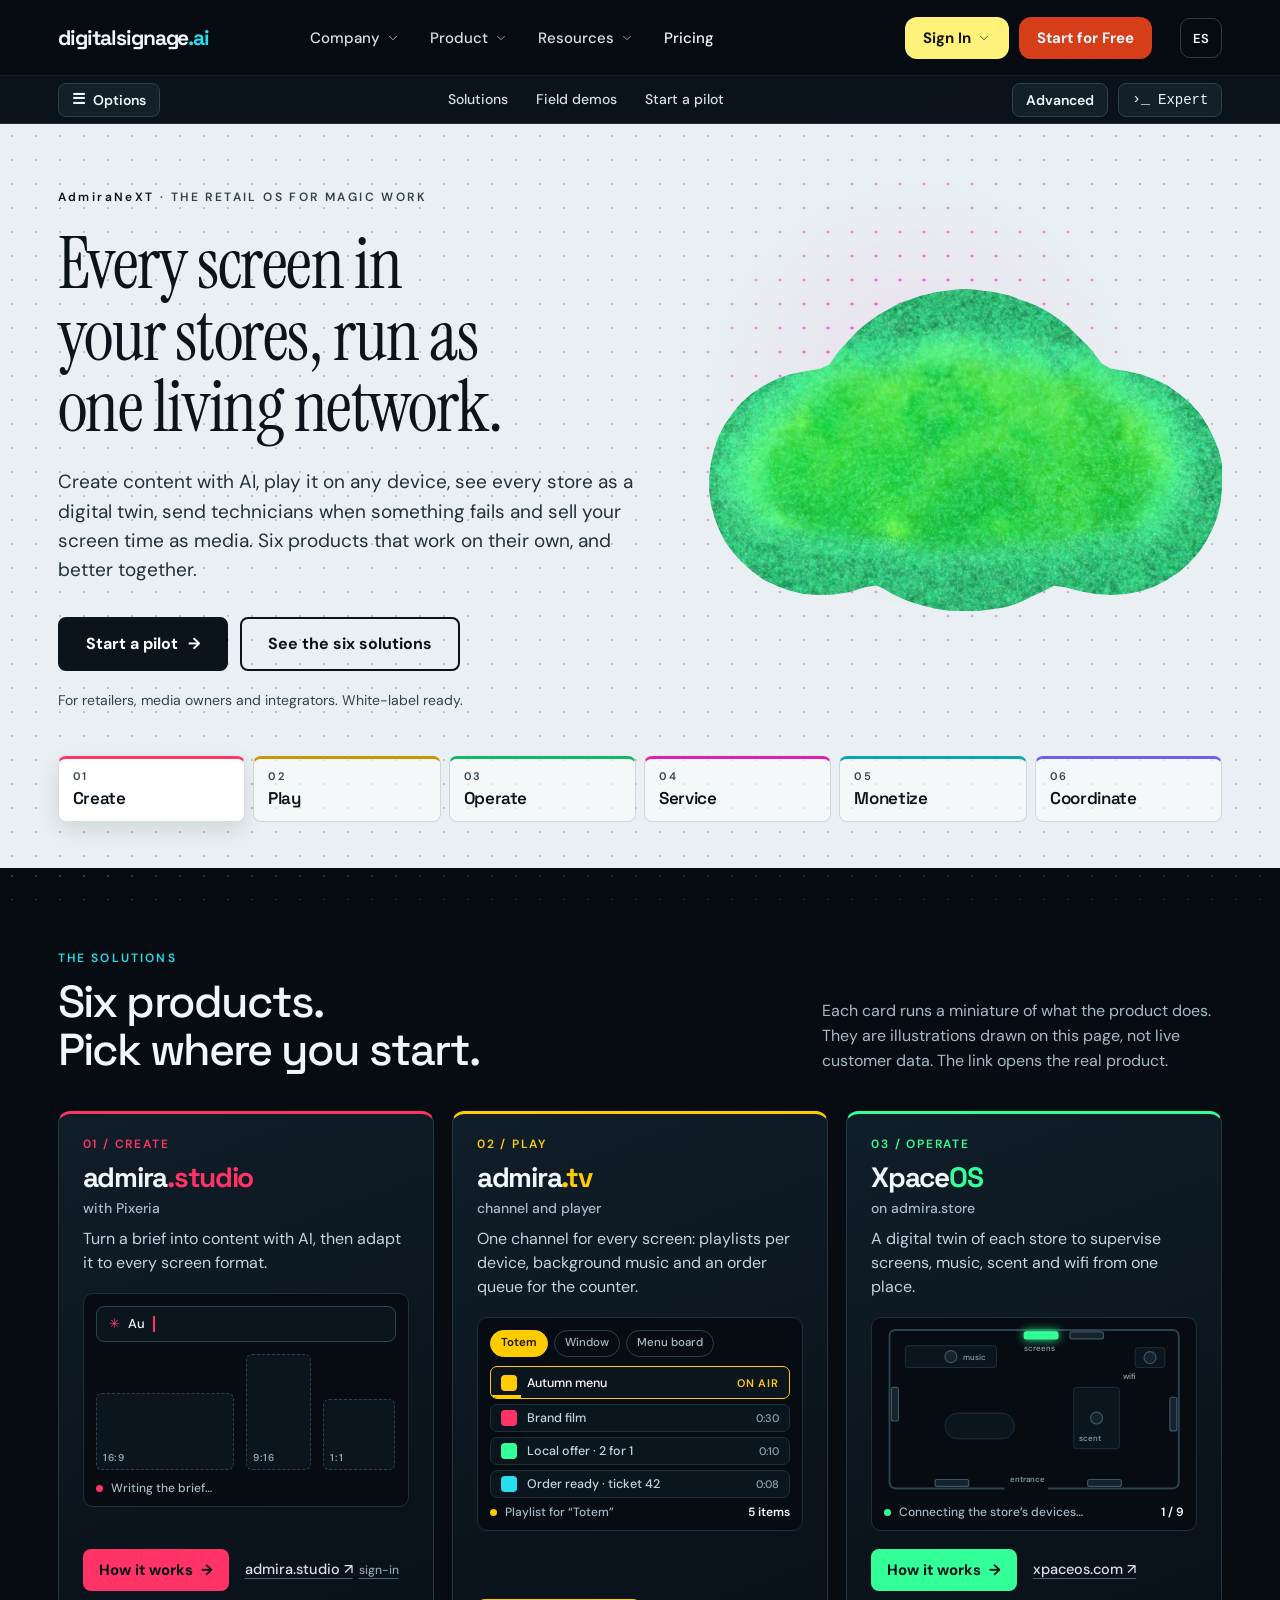
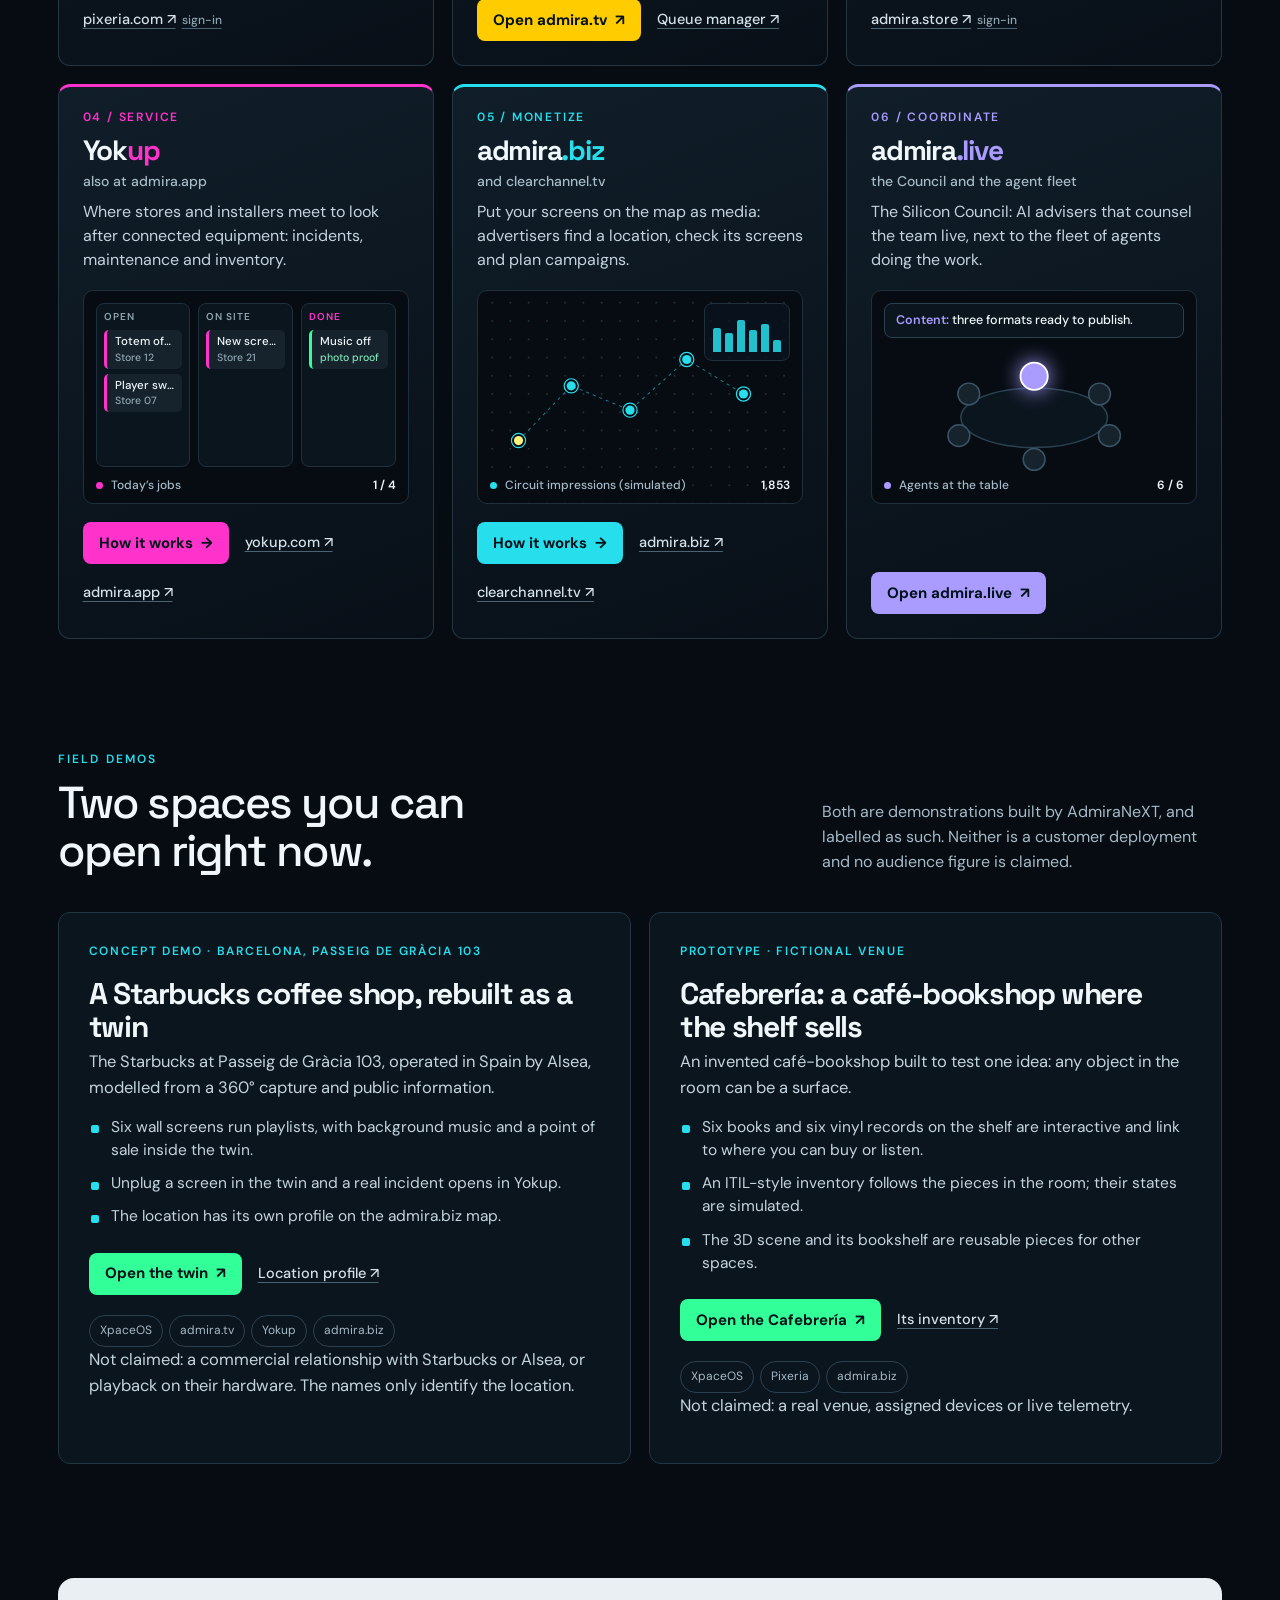
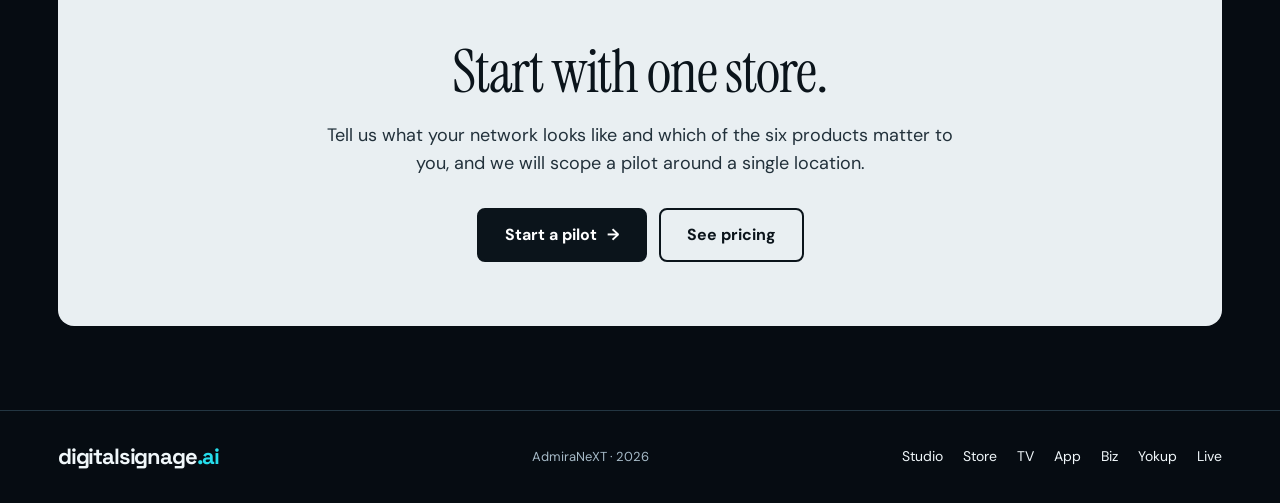
==== commit e62d3c1e: "Portada lanzadera de las seis soluciones de AdmiraNeXT (encargo 5677, fase 1) - Propuesta de valor a" ====
--- a/index.html
+++ b/index.html
@@ -1,11 +1,144 @@
-<!doctype html><html lang="en"><head><meta charset="utf-8"><meta name="theme-color" content="#26deec"><meta property="og:site_name" content="digitalsignage.ai"><meta name="viewport" content="width=device-width,initial-scale=1"><title>AdmiraNeXT — Cinco soluciones. Un mundo conectado.</title><meta name="description" content="Crea contenidos con IA, controla la experiencia de tus espacios, monetiza tu red y coordina personas y agentes con AdmiraNeXT."><link rel="icon" type="image/svg+xml" href="data:image/svg+xml,%3Csvg xmlns='http://www.w3.org/2000/svg' viewBox='0 0 32 32'%3E%3Crect width='32' height='32' rx='8' fill='%23060d13'/%3E%3Cpath d='M8 24V8h4l8 10V8h4v16h-4L12 14v10z' fill='%2324def0'/%3E%3C/svg%3E"><link rel="preconnect" href="https://fonts.gstatic.com" crossorigin><link rel="stylesheet" href="https://fonts.googleapis.com/css2?family=Instrument+Serif&amp;display=swap"><link rel="stylesheet" href="/assets/style.css?v=20261004-v81"><link rel="stylesheet" href="/assets/menu.css?v=20261004-1"></head><body data-page="home"><a class="skip" href="#ecosystem">Saltar al contenido</a><header class="dsn" data-site-header><div class="dsn-bar"><a class="brand dsn-logo" href="/" aria-label="digitalsignage.ai — Inicio" data-home-logo><svg xmlns="http://www.w3.org/2000/svg" viewBox="0 0 300 38" role="img" aria-label="digitalsignage.ai" class="wordmark-logo" width="250" height="34"><text x="0" y="29" fill="#f0f7fa" font-family="Space Grotesk,Arial,sans-serif" font-size="30" font-weight="700" letter-spacing="-1.6">digitalsignage<tspan fill="#26deec">.ai</tspan></text></svg></a></div></header><main><section class="ch" data-cloud-hero aria-labelledby="ch-title"><div class="ch-sticky"><div class="ch-dark" aria-hidden="true"></div><div class="dsn-dots dsn-dots--local" aria-hidden="true"></div><div class="ch-head"><p class="ch-eyebrow"><span class="nx">AdmiraNeXT</span></p><h1 class="ch-title" id="ch-title" data-es="El sistema operativo del retail<br>para un trabajo mágico." data-en="The Retail OS<br>for magic work.">The Retail OS<br>for magic work.</h1></div><div class="ch-frame"><div class="ch-card">
+<!doctype html><html lang="en"><head><meta charset="utf-8"><meta name="theme-color" content="#26deec"><meta property="og:site_name" content="digitalsignage.ai"><meta name="viewport" content="width=device-width,initial-scale=1"><title>AdmiraNeXT — Every screen in your stores, run as one living network</title><meta name="description" content="Create content with AI, play it on any device, see every store as a digital twin, send technicians and sell your screen time as media. Six AdmiraNeXT products, one launcher."><meta property="og:title" content="AdmiraNeXT — Every screen in your stores, run as one living network"><meta property="og:description" content="Six products for connected retail: AI content, channel and player, digital twin, field service, retail media and an AI council."><meta property="og:type" content="website"><meta property="og:image" content="https://digitalsignage.ai/assets/intro/admiranext-v8-poster.jpg"><link rel="icon" type="image/svg+xml" href="data:image/svg+xml,%3Csvg xmlns='http://www.w3.org/2000/svg' viewBox='0 0 32 32'%3E%3Crect width='32' height='32' rx='8' fill='%23060d13'/%3E%3Cpath d='M8 24V8h4l8 10V8h4v16h-4L12 14v10z' fill='%2324def0'/%3E%3C/svg%3E"><link rel="preconnect" href="https://fonts.gstatic.com" crossorigin><link rel="stylesheet" href="https://fonts.googleapis.com/css2?family=Instrument+Serif&amp;display=swap"><link rel="stylesheet" href="/assets/style.css?v=20261004-v81"><link rel="stylesheet" href="/assets/menu.css?v=20261004-1"><link rel="stylesheet" href="/assets/launcher.css?v=20261011-5677">
+<!-- Idioma: inglés por defecto. ?lang=es|en fija la elección y se recuerda (localStorage) usando el mecanismo de siempre (sessionStorage 'admira-language' que lee /assets/app.js). -->
+<script>(function(){try{var q=new URLSearchParams(location.search).get('lang'),l=q==='es'||q==='en'?q:null;if(l)localStorage.setItem('admira-language',l);else if(!sessionStorage.getItem('admira-language'))l=localStorage.getItem('admira-language');if(l==='es'||l==='en'){sessionStorage.setItem('admira-language',l);document.documentElement.lang=l}}catch(e){}document.documentElement.classList.add('lz-js')})()</script>
+</head><body data-page="home" class="lz"><a class="skip" href="#solutions" data-es="Saltar a las soluciones" data-en="Skip to the solutions">Skip to the solutions</a><header class="dsn" data-site-header><div class="dsn-bar"><a class="brand dsn-logo" href="/" aria-label="digitalsignage.ai — Inicio" data-home-logo><svg xmlns="http://www.w3.org/2000/svg" viewBox="0 0 300 38" role="img" aria-label="digitalsignage.ai" class="wordmark-logo" width="250" height="34"><text x="0" y="29" fill="#f0f7fa" font-family="Space Grotesk,Arial,sans-serif" font-size="30" font-weight="700" letter-spacing="-1.6">digitalsignage<tspan fill="#26deec">.ai</tspan></text></svg></a></div></header>
+<!-- Marco de la casa: «☰ Options» a la izquierda; «Advanced» y «Expert» a la derecha. -->
+<div class="lz-bar" role="toolbar" aria-label="Page tools" data-aria-es="Herramientas de la página" data-aria-en="Page tools">
+<button type="button" class="lz-tool" data-lz-options aria-expanded="false" aria-controls="lz-p-options"><i aria-hidden="true">☰</i><span data-es="Opciones" data-en="Options">Options</span></button>
+<nav class="lz-bar-mid" aria-label="On this page" data-aria-es="En esta página" data-aria-en="On this page"><a href="#solutions" data-es="Soluciones" data-en="Solutions">Solutions</a><a href="#demos" data-es="Demos de campo" data-en="Field demos">Field demos</a><a href="/pilot" data-es="Empieza un piloto" data-en="Start a pilot">Start a pilot</a></nav>
+<button type="button" class="lz-tool" data-lz-advanced aria-expanded="false" aria-controls="lz-p-advanced"><span data-es="Avanzado" data-en="Advanced">Advanced</span></button>
+<button type="button" class="lz-tool lz-tool--expert" data-lz-expert aria-expanded="false" aria-controls="lz-p-expert"><i aria-hidden="true">›_</i><span data-es="Experto" data-en="Expert">Expert</span></button>
+</div>
+<section class="lz-panel lz-panel--l" id="lz-p-options" aria-labelledby="lz-t-options" hidden>
+<h2 id="lz-t-options" data-es="Opciones" data-en="Options">Options</h2>
+<h3 data-es="Ir a" data-en="Jump to">Jump to</h3>
+<ul class="lz-menu"><li><a href="#solutions"><span data-es="Las seis soluciones" data-en="The six solutions">The six solutions</span></a></li><li><a href="#demos"><span data-es="Demos de campo" data-en="Field demos">Field demos</span></a></li><li><a href="/pricing/"><span data-es="Precios" data-en="Pricing">Pricing</span></a></li><li><a href="/pilot"><span data-es="Empieza un piloto" data-en="Start a pilot">Start a pilot</span></a></li></ul>
+<h3 data-es="Idioma" data-en="Language">Language</h3>
+<div class="lz-seg" role="group" aria-label="Language" data-aria-es="Idioma" data-aria-en="Language"><button type="button" data-lz-lang="en" aria-pressed="true">English</button><button type="button" data-lz-lang="es" aria-pressed="false">Español</button></div>
+<h3 data-es="Miniaturas" data-en="Miniatures">Miniatures</h3>
+<div class="lz-seg" role="group" aria-label="Miniatures" data-aria-es="Miniaturas" data-aria-en="Miniatures"><button type="button" data-lz-motion="on" aria-pressed="true" data-es="En marcha" data-en="Playing">Playing</button><button type="button" data-lz-motion="off" aria-pressed="false" data-es="En pausa" data-en="Paused">Paused</button></div>
+</section>
+<section class="lz-panel lz-panel--r" id="lz-p-advanced" aria-labelledby="lz-t-advanced" hidden>
+<h2 id="lz-t-advanced" data-es="Avanzado" data-en="Advanced">Advanced</h2>
+<p data-es="Ajusta la lanzadera a tu papel: se quita la solución que ya traes de casa." data-en="Fit the launcher to your role: it drops the product you already bring yourself.">Fit the launcher to your role: it drops the product you already bring yourself.</p>
+<ul class="lz-menu" data-lz-profiles>
+<li><a href="/" data-dsn-perfil data-p="total"><span data-es="Todo" data-en="Everything">Everything</span><small data-es="las seis" data-en="all six">all six</small></a></li>
+<li><a href="/?perfil=instalador" data-dsn-perfil data-p="instalador"><span data-es="Instalador o integrador" data-en="Installer or integrator">Installer or integrator</span><small data-es="tu equipo hace el servicio" data-en="your crew does the service">your crew does the service</small></a></li>
+<li><a href="/?perfil=creativo" data-dsn-perfil data-p="creativo"><span data-es="Estudio creativo" data-en="Creative studio">Creative studio</span><small data-es="el contenido lo pones tú" data-en="you bring the content">you bring the content</small></a></li>
+<li><a href="/?perfil=agencia" data-dsn-perfil data-p="agencia"><span data-es="Agencia de medios" data-en="Media agency">Media agency</span><small data-es="la venta la llevas tú" data-en="you run the sales">you run the sales</small></a></li>
+<li><a href="/?perfil=software" data-dsn-perfil data-p="software"><span data-es="Empresa de software" data-en="Software company">Software company</span><small data-es="ya tienes tu player" data-en="you have your own player">you have your own player</small></a></li>
+</ul>
+<h3 data-es="Más" data-en="More">More</h3>
+<ul class="lz-menu"><li><a href="https://www.admiranext.com/marcablanca/"><span data-es="Marca blanca ↗" data-en="White label ↗">White label ↗</span><small data-es="tu logo, colores y tono" data-en="your logo, colours and tone">your logo, colours and tone</small></a></li><li><a href="/demo/"><span data-es="Demo con marca" data-en="Branded demo">Branded demo</span><small>digitalsignage.ai</small></a></li><li><a href="https://www.admiranext.com/mcp/llms.txt"><span>llms.txt ↗</span><small data-es="para agentes de IA" data-en="for AI agents">for AI agents</small></a></li></ul>
+</section>
+<section class="lz-panel lz-panel--r lz-cli" id="lz-p-expert" aria-labelledby="lz-t-expert" hidden>
+<h2 id="lz-t-expert" data-es="Experto" data-en="Expert">Expert</h2>
+<div class="lz-cli-out" data-lz-out role="log" aria-live="polite" tabindex="0"></div>
+<form data-lz-cli autocomplete="off"><label for="lz-cmd" aria-hidden="true">›</label><input id="lz-cmd" type="text" spellcheck="false" autocapitalize="off" aria-label="Command" data-aria-es="Comando" data-aria-en="Command" placeholder="help"></form>
+<p class="lz-cli-hint" data-es="Escribe <b>help</b> y pulsa Intro. Esc cierra." data-en="Type <b>help</b> and press Enter. Esc closes.">Type <b>help</b> and press Enter. Esc closes.</p>
+</section>
+<main>
+<section class="lz-hero" aria-labelledby="lz-title"><div class="dsn-dots dsn-dots--local" aria-hidden="true"></div>
+<div class="lz-hero-in"><div>
+<p class="lz-eyebrow"><span class="nx">AdmiraNeXT</span> · <span data-es="El sistema operativo del retail para un trabajo mágico" data-en="The Retail OS for magic work">The Retail OS for magic work</span></p>
+<h1 class="lz-h1" id="lz-title" data-es="Todas las pantallas de tus tiendas, en una sola red viva." data-en="Every screen in your stores, run as one living network.">Every screen in your stores, run as one living network.</h1>
+<p class="lz-sub" data-es="Crea contenido con IA, emítelo en cualquier dispositivo, ve cada tienda como un gemelo digital, envía técnicos cuando algo falla y vende el tiempo de tus pantallas como medio publicitario. Seis productos que funcionan por separado y mejor juntos." data-en="Create content with AI, play it on any device, see every store as a digital twin, send technicians when something fails and sell your screen time as media. Six products that work on their own, and better together.">Create content with AI, play it on any device, see every store as a digital twin, send technicians when something fails and sell your screen time as media. Six products that work on their own, and better together.</p>
+<div class="lz-cta"><a class="lz-btn lz-btn--main" href="/pilot" data-lz-pilot><span data-es="Empieza un piloto" data-en="Start a pilot">Start a pilot</span><span aria-hidden="true">→</span></a><a class="lz-btn lz-btn--ghost" href="#solutions" data-es="Ver las seis soluciones" data-en="See the six solutions">See the six solutions</a></div>
+<p class="lz-note" data-es="Para retailers, propietarios de medios e integradores. Preparado para marca blanca." data-en="For retailers, media owners and integrators. White-label ready.">For retailers, media owners and integrators. White-label ready.</p>
+</div>
+<div class="lz-cloud" aria-hidden="true"><div class="lz-cloud-clip"><video data-lz-video muted loop playsinline preload="none" poster="/assets/intro/admiranext-v8-poster.jpg?v=20261004-v8"><source src="/assets/intro/admiranext-v8.mp4?v=20261004-v8" type="video/mp4"></video></div></div>
+</div>
+<ol class="lz-flow" data-lz-flow aria-label="From idea to revenue, in six steps" data-aria-es="De la idea al ingreso, en seis pasos" data-aria-en="From idea to revenue, in six steps">
+<li data-pilar="studio"><a href="#sol-studio" style="--c:#FF3366"><b>01</b><span data-es="Crear" data-en="Create">Create</span></a></li>
+<li data-pilar="tv"><a href="#sol-tv" style="--c:#c99700"><b>02</b><span data-es="Emitir" data-en="Play">Play</span></a></li>
+<li data-pilar="store"><a href="#sol-store" style="--c:#12b76a"><b>03</b><span data-es="Operar" data-en="Operate">Operate</span></a></li>
+<li data-pilar="app"><a href="#sol-yokup" style="--c:#e01fb1"><b>04</b><span data-es="Mantener" data-en="Service">Service</span></a></li>
+<li data-pilar="biz"><a href="#sol-biz" style="--c:#0aa5b3"><b>05</b><span data-es="Monetizar" data-en="Monetize">Monetize</span></a></li>
+<li><a href="#sol-live" style="--c:#6f5cf0"><b>06</b><span data-es="Coordinar" data-en="Coordinate">Coordinate</span></a></li>
+</ol>
+<svg class="lz-defs" width="0" height="0" aria-hidden="true" focusable="false"><clipPath id="lz-clip" clipPathUnits="objectBoundingBox"><path d="M.999 .543L1.000 .585L.999 .626L.996 .668L.990 .709L.980 .748L.968 .785L.953 .820L.935 .852L.915 .880L.892 .904L.868 .924L.841 .939L.813 .947L.783 .950L.753 .947L.723 .939L.694 .926L.672 .922L.658 .933L.644 .944L.630 .954L.617 .964L.603 .975L.589 .983L.574 .989L.559 .993L.544 .996L.529 .999L.514 1.000L.499 1.000L.484 1.000L.469 .999L.454 .996L.439 .992L.424 .986L.410 .980L.395 .973L.381 .964L.367 .954L.354 .944L.341 .931L.326 .921L.304 .926L.273 .942L.244 .949L.215 .950L.185 .947L.158 .937L.132 .922L.107 .903L.086 .878L.066 .850L.048 .819L.032 .784L.020 .747L.011 .708L.004 .667L.001 .626L.001 .584L.004 .543L.010 .502L.018 .462L.030 .424L.045 .389L.062 .356L.082 .327L.105 .302L.130 .281L.157 .266L.187 .256L.215 .249L.234 .236L.244 .214L.254 .191L.266 .171L.278 .151L.290 .131L.303 .113L.317 .096L.331 .080L.347 .066L.362 .052L.378 .041L.395 .031L.411 .022L.429 .015L.446 .009L.464 .006L.481 .002L.499 .000L.517 .002L.534 .006L.552 .009L.569 .014L.587 .021L.603 .031L.620 .041L.636 .051L.652 .063L.667 .078L.682 .094L.696 .111L.708 .130L.721 .150L.733 .169L.745 .189L.755 .211L.766 .233L.784 .248L.812 .255L.841 .265L.869 .281L.894 .301L.917 .327L.938 .355L.956 .388L.971 .424L.983 .462L.993 .501Z"/></clipPath></svg>
+</section>
 
-<!-- VÍDEO DE LA PORTADA v8: un solo vídeo para ES y EN, sin rótulos dentro. Los nombres y claims de cada solución son texto HTML (.ch-cap) sincronizado con video.currentTime en /assets/home.js: debajo de la nube y, en modo tarjeta, dentro de la tarjeta. -->
-<video class="ch-video" data-hero-video muted autoplay loop playsinline preload="auto" poster="/assets/intro/admiranext-v8-poster.jpg?v=20261004-v8" aria-hidden="true"><source src="/assets/intro/admiranext-v8.mp4?v=20261004-v8" type="video/mp4"></video><div class="ch-cap ch-cap--in" data-cap aria-hidden="true"><div class="ch-cap-txt"><p class="ch-cap-name"></p><p class="ch-cap-claim"></p></div></div>
+<section class="lz-sec" id="solutions" aria-labelledby="lz-h-sol">
+<div class="lz-head"><div><p class="lz-kicker" data-es="Las soluciones" data-en="The solutions">The solutions</p><h2 id="lz-h-sol" data-lz-count data-es="Seis productos.<br>Elige por dónde empezar." data-en="Six products.<br>Pick where you start.">Six products.<br>Pick where you start.</h2></div><p data-es="Cada tarjeta mueve una miniatura de lo que hace el producto. Son ilustraciones dibujadas en esta página, no datos reales de clientes. El enlace abre el producto de verdad." data-en="Each card runs a miniature of what the product does. They are illustrations drawn on this page, not live customer data. The link opens the real product.">Each card runs a miniature of what the product does. They are illustrations drawn on this page, not live customer data. The link opens the real product.</p></div>
+<div class="lz-grid">
 
-</div><div class="ch-box"><h2 data-es="Hecho para retailers" data-en="Made for Retailers">Hecho para retailers</h2><p data-es="AdmiraNeXT da a cada equipo una plataforma agéntica para pasar de los contenidos a la distribución y más allá. Con las mejores herramientas de venta cruzada, venta adicional y autoventa." data-en="AdmiraNeXT gives every team an agentic platform to move from contents to distribution and beyond. With the best tools for crosselling, upselling and selfselling.">AdmiraNeXT da a cada equipo una plataforma agéntica para pasar de los contenidos a la distribución y más allá. Con las mejores herramientas de venta cruzada, venta adicional y autoventa.</p></div></div><div class="ch-cap ch-cap--below" data-cap aria-live="off"><div class="ch-cap-txt"><p class="ch-cap-name"></p><p class="ch-cap-claim"></p></div></div></div><svg class="ch-defs" width="0" height="0" aria-hidden="true" focusable="false"><clipPath id="ch-clip" clipPathUnits="objectBoundingBox"><path d="M.999 .543L1.000 .585L.999 .626L.996 .668L.990 .709L.980 .748L.968 .785L.953 .820L.935 .852L.915 .880L.892 .904L.868 .924L.841 .939L.813 .947L.783 .950L.753 .947L.723 .939L.694 .926L.672 .922L.658 .933L.644 .944L.630 .954L.617 .964L.603 .975L.589 .983L.574 .989L.559 .993L.544 .996L.529 .999L.514 1.000L.499 1.000L.484 1.000L.469 .999L.454 .996L.439 .992L.424 .986L.410 .980L.395 .973L.381 .964L.367 .954L.354 .944L.341 .931L.326 .921L.304 .926L.273 .942L.244 .949L.215 .950L.185 .947L.158 .937L.132 .922L.107 .903L.086 .878L.066 .850L.048 .819L.032 .784L.020 .747L.011 .708L.004 .667L.001 .626L.001 .584L.004 .543L.010 .502L.018 .462L.030 .424L.045 .389L.062 .356L.082 .327L.105 .302L.130 .281L.157 .266L.187 .256L.215 .249L.234 .236L.244 .214L.254 .191L.266 .171L.278 .151L.290 .131L.303 .113L.317 .096L.331 .080L.347 .066L.362 .052L.378 .041L.395 .031L.411 .022L.429 .015L.446 .009L.464 .006L.481 .002L.499 .000L.517 .002L.534 .006L.552 .009L.569 .014L.587 .021L.603 .031L.620 .041L.636 .051L.652 .063L.667 .078L.682 .094L.696 .111L.708 .130L.721 .150L.733 .169L.745 .189L.755 .211L.766 .233L.784 .248L.812 .255L.841 .265L.869 .281L.894 .301L.917 .327L.938 .355L.956 .388L.971 .424L.983 .462L.993 .501Z"/></clipPath></svg></section><section class="hero hero--sub"><div class="hero-light" aria-hidden="true"></div><div class="hero-content"><p class="eyebrow">POWERED BY <b>AdmiraNeXT</b></p><h2 class="hero-title" data-es="Cinco soluciones.<br>Un mundo conectado." data-en="Five pillars.<br>One connected world.">Cinco soluciones.<br>Un mundo conectado.</h2><p class="hero-copy" data-es="De la idea a la experiencia real. Crea contenido, distribúyelo a tus espacios, reprodúcelo en cada pantalla, coordina a quienes lo hacen posible y monetiza tu red." data-en="From the first idea to the real experience. Create content, distribute it to your spaces, play it on every screen, coordinate the people behind it and monetize your network.">De la idea a la experiencia real. Crea contenido, distribúyelo a tus espacios, reprodúcelo en cada pantalla, coordina a quienes lo hacen posible y monetiza tu red.</p><a class="button" href="#ecosystem" data-es="Explora AdmiraNeXT" data-en="Explore AdmiraNeXT">Explora AdmiraNeXT</a><div class="hero-foot"><span data-es="CONTENIDO · ESPACIOS · NEGOCIO · PERSONAS" data-en="CONTENT · SPACES · BUSINESS · PEOPLE">CONTENIDO · ESPACIOS · NEGOCIO · PERSONAS</span><span>01 — 05</span></div></div></section><section class="section" id="ecosystem"><div class="section-heading"><div><p class="eyebrow" data-es="EL ECOSISTEMA <span class=&quot;nx&quot;>AdmiraNeXT</span>" data-en="THE <span class=&quot;nx&quot;>AdmiraNeXT</span> ECOSYSTEM">THE <span class="nx">AdmiraNeXT</span> ECOSYSTEM</p><h2 data-es="Elige tu punto de partida." data-en="Choose your starting point.">Elige tu punto de partida.</h2></div></div><div class="pillar-grid">
-<a class="pillar" href="/studio/"><span class="number">01 / <span data-es="CREAR" data-en="CREATE">CREAR</span></span><div class="symbol" aria-hidden="true">✳</div><h3>admira<span>.studio</span></h3><p data-es="Tu idea se convierte en contenido." data-en="Your idea becomes content.">Tu idea se convierte en contenido.</p><span class="pill" data-es="CREATIVIDAD + IA" data-en="CREATIVITY + AI">CREATIVIDAD + IA</span></a>
-<a class="pillar" href="/store/"><span class="number">02 / <span data-es="DISTRIBUIR" data-en="DISTRIBUTE">DISTRIBUIR</span></span><div class="symbol" aria-hidden="true">⌘</div><h3>admira<span>.store</span></h3><p data-es="Todo tu Xpacio, un solo sistema operativo." data-en="Your whole Xpace, one operating system.">Todo tu Xpacio, un solo sistema operativo.</p><span class="pill" data-es="XPERIENCIA + IOT" data-en="XPERIENCE + IOT">XPERIENCIA + IOT</span></a>
-<a class="pillar" href="https://admira.tv/"><span class="number">03 / <span data-es="REPRODUCIR" data-en="PLAY">REPRODUCIR</span></span><div class="symbol" aria-hidden="true">▶</div><h3>admira<span>.tv</span></h3><p data-es="Tu contenido, en todas las pantallas y dispositivos IoT." data-en="Your content, on every screen and IoT device.">Tu contenido, en todas las pantallas y dispositivos IoT.</p><span class="pill" data-es="CANAL + PLAYER" data-en="CHANNEL + PLAYER">CANAL + PLAYER</span></a>
-<a class="pillar" href="/app/"><span class="number">04 / <span data-es="COORDINAR" data-en="COORDINATE">COORDINAR</span></span><div class="symbol" aria-hidden="true">◎</div><h3>admira<span>.app</span></h3><p data-es="Mantenimiento, incidencias e inventario: proyectos coordinados con equipos y máquinas." data-en="Maintenance, incidents and inventory: projects coordinated with teams and machines.">Mantenimiento, incidencias e inventario: proyectos coordinados con equipos y máquinas.</p><span class="pill pill--blue" data-es="SILICIO + CARBONO" data-en="SILICON + CARBON">SILICIO + CARBONO</span></a>
-<a class="pillar" href="/biz/"><span class="number">05 / <span data-es="MONETIZAR" data-en="MONETIZE">MONETIZAR</span></span><div class="symbol" aria-hidden="true">⋈</div><h3>admira<span>.biz</span></h3><p data-es="Tu red abre nuevas oportunidades de negocio: DooH, retail media y venta asistida." data-en="Your network opens new business opportunities: DooH, retail media and assisted selling.">Tu red abre nuevas oportunidades de negocio: DooH, retail media y venta asistida.</p><span class="pill" data-es="RETAIL MEDIA + DOOH" data-en="RETAIL MEDIA + DOOH">RETAIL MEDIA + DOOH</span></a></div></section></main><footer><a class="brand" href="/" aria-label="digitalsignage.ai — Inicio" data-home-logo><svg xmlns="http://www.w3.org/2000/svg" viewBox="0 0 300 38" role="img" aria-label="digitalsignage.ai" class="wordmark-logo" width="250" height="34"><text x="0" y="29" fill="#f0f7fa" font-family="Space Grotesk,Arial,sans-serif" font-size="30" font-weight="700" letter-spacing="-1.6">digitalsignage<tspan fill="#26deec">.ai</tspan></text></svg></a><p>AdmiraNeXT · 2026</p><div><a href="https://admira.studio">Studio</a><a href="https://admira.store">Store</a><a href="https://admira.tv">TV</a><a href="https://admira.app">App</a><a href="https://admira.biz">Biz</a></div></footer><script src="/assets/pilares-reglas.js?v=20261004-5050"></script><script src="/assets/app.js?v=20261008-cta"></script><script src="/assets/pilares.js?v=20261004-5050"></script><script src="/assets/home.js?v=20261004-v81"></script><script defer src="https://www.admiranext.com/assets/live-presence.js?v=2"></script></body></html>
+<article class="lz-card lz-rise" id="sol-studio" data-sol="studio" data-pilar="studio" style="--c:#FF3366">
+<p class="lz-step">01 / <span data-es="CREAR" data-en="CREATE">CREATE</span></p>
+<h3>admira<span>.studio</span><small data-es="con Pixeria" data-en="with Pixeria">with Pixeria</small></h3>
+<p class="lz-line" data-es="Convierte un briefing en contenido con IA y adáptalo a cada formato de pantalla." data-en="Turn a brief into content with AI, then adapt it to every screen format.">Turn a brief into content with AI, then adapt it to every screen format.</p>
+<div class="lz-demo" data-demo="studio" aria-hidden="true"><div class="lz-prompt"><span data-t></span><i class="lz-caret"></i></div><div class="lz-fmts"><div class="lz-fmt"><i></i><b>16:9</b></div><div class="lz-fmt"><i></i><b>9:16</b></div><div class="lz-fmt"><i></i><b>1:1</b></div></div><div class="lz-stat"><span data-s></span><b data-n></b></div></div>
+<div class="lz-links"><a class="lz-go" href="/studio/"><span data-es="Cómo funciona" data-en="How it works">How it works</span><span aria-hidden="true">→</span></a><a class="lz-ext" href="https://www.admira.studio/">admira.studio ↗<em data-es="con acceso" data-en="sign-in">sign-in</em></a><a class="lz-ext" href="https://www.pixeria.com/">pixeria.com ↗<em data-es="con acceso" data-en="sign-in">sign-in</em></a></div>
+</article>
+
+<article class="lz-card lz-rise" id="sol-tv" data-sol="tv" data-pilar="tv" style="--c:#FFCC00">
+<p class="lz-step">02 / <span data-es="EMITIR" data-en="PLAY">PLAY</span></p>
+<h3>admira<span>.tv</span><small data-es="canal y player" data-en="channel and player">channel and player</small></h3>
+<p class="lz-line" data-es="Un canal para todas las pantallas: playlists por dispositivo, hilo musical y gestor de colas para el mostrador." data-en="One channel for every screen: playlists per device, background music and an order queue for the counter.">One channel for every screen: playlists per device, background music and an order queue for the counter.</p>
+<div class="lz-demo" data-demo="tv" aria-hidden="true"><div class="lz-devs" data-d></div><ul class="lz-queue" data-q></ul><div class="lz-stat"><span data-s></span><b data-n></b></div></div>
+<div class="lz-links"><a class="lz-go" href="https://admira.tv/"><span data-es="Abrir admira.tv" data-en="Open admira.tv">Open admira.tv</span><span aria-hidden="true">↗</span></a><a class="lz-ext" href="https://admira.tv/gestorColas/" data-es="Gestor de colas ↗" data-en="Queue manager ↗">Queue manager ↗</a></div>
+</article>
+
+<article class="lz-card lz-rise" id="sol-store" data-sol="store" data-pilar="store" style="--c:#33FF99">
+<p class="lz-step">03 / <span data-es="OPERAR" data-en="OPERATE">OPERATE</span></p>
+<h3>Xpace<span>OS</span><small data-es="en admira.store" data-en="on admira.store">on admira.store</small></h3>
+<p class="lz-line" data-es="Un gemelo digital de cada tienda para supervisar pantallas, hilo musical, aromas y wifi desde un solo sitio." data-en="A digital twin of each store to supervise screens, music, scent and wifi from one place.">A digital twin of each store to supervise screens, music, scent and wifi from one place.</p>
+<div class="lz-demo" data-demo="store" aria-hidden="true"><svg class="lz-plan" viewBox="0 0 320 214" preserveAspectRatio="xMidYMid meet"><rect class="w" x="14" y="12" width="292" height="160" rx="6"/><path class="w" d="M130 172h44" stroke="#060c12" style="stroke:#060c12;stroke-width:4"/><rect class="f" x="30" y="28" width="92" height="22" rx="3"/><rect class="f" x="200" y="70" width="46" height="62" rx="3"/><rect class="f" x="70" y="96" width="70" height="26" rx="13"/><rect class="f" x="262" y="30" width="30" height="20" rx="3"/><rect class="n" x="150" y="14" width="34" height="7" rx="2"/><rect class="n" x="196" y="14" width="34" height="7" rx="2"/><rect class="n" x="16" y="70" width="7" height="34" rx="2"/><rect class="n" x="297" y="80" width="7" height="34" rx="2"/><rect class="n" x="60" y="163" width="34" height="7" rx="2"/><rect class="n" x="214" y="163" width="34" height="7" rx="2"/><circle class="n" cx="76" cy="39" r="6"/><circle class="n" cx="277" cy="40" r="6"/><circle class="n" cx="223" cy="101" r="6"/><text x="150" y="33" data-es="pantallas" data-en="screens">screens</text><text x="88" y="42" data-es="música" data-en="music">music</text><text x="250" y="62" data-es="wifi" data-en="wifi">wifi</text><text x="205" y="124" data-es="aroma" data-en="scent">scent</text><text x="136" y="166" data-es="entrada" data-en="entrance">entrance</text></svg><div class="lz-stat"><span data-s></span><b data-n></b></div></div>
+<div class="lz-links"><a class="lz-go" href="/store/"><span data-es="Cómo funciona" data-en="How it works">How it works</span><span aria-hidden="true">→</span></a><a class="lz-ext" href="https://www.xpaceos.com/">xpaceos.com ↗</a><a class="lz-ext" href="https://www.admira.store/">admira.store ↗<em data-es="con acceso" data-en="sign-in">sign-in</em></a></div>
+</article>
+
+<article class="lz-card lz-rise" id="sol-yokup" data-sol="yokup" data-pilar="app" style="--c:#FF33CC">
+<p class="lz-step">04 / <span data-es="MANTENER" data-en="SERVICE">SERVICE</span></p>
+<h3>Yok<span>up</span><small data-es="también en admira.app" data-en="also at admira.app">also at admira.app</small></h3>
+<p class="lz-line" data-es="Donde tiendas e instaladores se encuentran para cuidar los equipos conectados: incidencias, mantenimiento e inventario." data-en="Where stores and installers meet to look after connected equipment: incidents, maintenance and inventory.">Where stores and installers meet to look after connected equipment: incidents, maintenance and inventory.</p>
+<div class="lz-demo" data-demo="yokup" aria-hidden="true"><div class="lz-cols"><div class="lz-col"><h4 data-es="Abierta" data-en="Open">Open</h4><div data-c="0"></div></div><div class="lz-col"><h4 data-es="En tienda" data-en="On site">On site</h4><div data-c="1"></div></div><div class="lz-col"><h4 data-es="Resuelta" data-en="Done">Done</h4><div data-c="2"></div></div></div><div class="lz-stat"><span data-s></span><b data-n></b></div></div>
+<div class="lz-links"><a class="lz-go" href="/app/"><span data-es="Cómo funciona" data-en="How it works">How it works</span><span aria-hidden="true">→</span></a><a class="lz-ext" href="https://www.yokup.com/">yokup.com ↗</a><a class="lz-ext" href="https://www.admira.app/">admira.app ↗</a></div>
+</article>
+
+<article class="lz-card lz-rise" id="sol-biz" data-sol="biz" data-pilar="biz" style="--c:#26DEEC">
+<p class="lz-step">05 / <span data-es="MONETIZAR" data-en="MONETIZE">MONETIZE</span></p>
+<h3>admira<span>.biz</span><small data-es="y clearchannel.tv" data-en="and clearchannel.tv">and clearchannel.tv</small></h3>
+<p class="lz-line" data-es="Pon tus pantallas en el mapa como medio: el anunciante busca un punto, consulta sus pantallas y planifica campañas." data-en="Put your screens on the map as media: advertisers find a location, check its screens and plan campaigns.">Put your screens on the map as media: advertisers find a location, check its screens and plan campaigns.</p>
+<div class="lz-demo" data-demo="biz" aria-hidden="true"><svg class="lz-map" viewBox="0 0 320 214" preserveAspectRatio="xMidYMid slice"><g data-g></g><path class="r" d="M40 150 L92 96 L150 120 L206 70 L262 104"/><g data-p></g></svg><div class="lz-bars" data-b><i></i><i></i><i></i><i></i><i></i><i></i></div><div class="lz-stat"><span data-s></span><b data-n></b></div></div>
+<div class="lz-links"><a class="lz-go" href="/biz/"><span data-es="Cómo funciona" data-en="How it works">How it works</span><span aria-hidden="true">→</span></a><a class="lz-ext" href="https://www.admira.biz/">admira.biz ↗</a><a class="lz-ext" href="https://www.clearchannel.tv/">clearchannel.tv ↗</a></div>
+</article>
+
+<article class="lz-card lz-rise" id="sol-live" data-sol="live" style="--c:#a99bff">
+<p class="lz-step">06 / <span data-es="COORDINAR" data-en="COORDINATE">COORDINATE</span></p>
+<h3>admira<span>.live</span><small data-es="el Consejo y la flota de agentes" data-en="the Council and the agent fleet">the Council and the agent fleet</small></h3>
+<p class="lz-line" data-es="El Consejo de Silicio: consejeros de IA que asesoran al equipo en vivo, junto a la flota de agentes que hace el trabajo." data-en="The Silicon Council: AI advisers that counsel the team live, next to the fleet of agents doing the work.">The Silicon Council: AI advisers that counsel the team live, next to the fleet of agents doing the work.</p>
+<div class="lz-demo" data-demo="live" aria-hidden="true"><div class="lz-say" data-say></div><svg class="lz-table" viewBox="0 0 320 214" preserveAspectRatio="xMidYMid meet"><g data-l></g><ellipse class="t" cx="160" cy="128" rx="74" ry="30"/><g data-seats></g></svg><div class="lz-stat"><span data-s></span><b data-n></b></div></div>
+<div class="lz-links"><a class="lz-go" href="https://www.admira.live/"><span data-es="Abrir admira.live" data-en="Open admira.live">Open admira.live</span><span aria-hidden="true">↗</span></a></div>
+</article>
+
+</div></section>
+
+<section class="lz-sec" id="demos" aria-labelledby="lz-h-demos">
+<div class="lz-head"><div><p class="lz-kicker" data-es="Demos de campo" data-en="Field demos">Field demos</p><h2 id="lz-h-demos" data-es="Dos espacios que puedes<br>abrir ahora mismo." data-en="Two spaces you can<br>open right now.">Two spaces you can<br>open right now.</h2></div><p data-es="Los dos son demostraciones hechas por AdmiraNeXT y así se indican. Ninguno es un despliegue en cliente y no se afirma ninguna cifra de audiencia." data-en="Both are demonstrations built by AdmiraNeXT, and labelled as such. Neither is a customer deployment and no audience figure is claimed.">Both are demonstrations built by AdmiraNeXT, and labelled as such. Neither is a customer deployment and no audience figure is claimed.</p></div>
+<div class="lz-cases">
+<article class="lz-case lz-rise" data-case="starbucks">
+<p class="lz-where" data-es="Demo de concepto · Barcelona, Passeig de Gràcia 103" data-en="Concept demo · Barcelona, Passeig de Gràcia 103">Concept demo · Barcelona, Passeig de Gràcia 103</p>
+<h3 data-es="Una cafetería Starbucks, reconstruida como gemelo" data-en="A Starbucks coffee shop, rebuilt as a twin">A Starbucks coffee shop, rebuilt as a twin</h3>
+<p data-es="El Starbucks de Passeig de Gràcia 103, operado en España por Alsea, modelado a partir de una captura 360° y de información pública." data-en="The Starbucks at Passeig de Gràcia 103, operated in Spain by Alsea, modelled from a 360° capture and public information.">The Starbucks at Passeig de Gràcia 103, operated in Spain by Alsea, modelled from a 360° capture and public information.</p>
+<ul><li data-es="Seis pantallas de pared emiten playlists, con hilo musical y un TPV dentro del gemelo." data-en="Six wall screens run playlists, with background music and a point of sale inside the twin.">Six wall screens run playlists, with background music and a point of sale inside the twin.</li><li data-es="Desenchufa una pantalla en el gemelo y se abre una incidencia de verdad en Yokup." data-en="Unplug a screen in the twin and a real incident opens in Yokup.">Unplug a screen in the twin and a real incident opens in Yokup.</li><li data-es="El local tiene su propia ficha en el mapa de admira.biz." data-en="The location has its own profile on the admira.biz map.">The location has its own profile on the admira.biz map.</li></ul>
+<div class="lz-links"><a class="lz-go" style="--c:#33FF99" href="https://www.xpaceos.com/admira-xp/?autostart=xtanco&amp;visual=matrix&amp;loc=alsea-sbux-021"><span data-es="Abrir el gemelo" data-en="Open the twin">Open the twin</span><span aria-hidden="true">↗</span></a><a class="lz-ext" href="https://www.admira.biz/?locationId=alsea-sbux-021" data-es="Ficha del local ↗" data-en="Location profile ↗">Location profile ↗</a></div>
+<div class="lz-tags"><span>XpaceOS</span><span>admira.tv</span><span>Yokup</span><span>admira.biz</span></div>
+<p class="lz-fine" data-es="No se afirma una relación comercial con Starbucks ni con Alsea, ni reproducción en sus equipos. Los nombres solo identifican el local." data-en="Not claimed: a commercial relationship with Starbucks or Alsea, or playback on their hardware. The names only identify the location.">Not claimed: a commercial relationship with Starbucks or Alsea, or playback on their hardware. The names only identify the location.</p>
+</article>
+<article class="lz-case lz-rise" data-case="cafebreria">
+<p class="lz-where" data-es="Prototipo · local ficticio" data-en="Prototype · fictional venue">Prototype · fictional venue</p>
+<h3 data-es="Cafebrería: una cafetería-librería donde la estantería vende" data-en="Cafebrería: a café-bookshop where the shelf sells">Cafebrería: a café-bookshop where the shelf sells</h3>
+<p data-es="Una cafetería-librería inventada para probar una idea: cualquier objeto de la sala puede ser una superficie." data-en="An invented café-bookshop built to test one idea: any object in the room can be a surface.">An invented café-bookshop built to test one idea: any object in the room can be a surface.</p>
+<ul><li data-es="Seis libros y seis vinilos de la estantería son interactivos y enlazan a donde se pueden comprar o escuchar." data-en="Six books and six vinyl records on the shelf are interactive and link to where you can buy or listen.">Six books and six vinyl records on the shelf are interactive and link to where you can buy or listen.</li><li data-es="Un inventario al estilo ITIL sigue las piezas de la sala; sus estados son simulados." data-en="An ITIL-style inventory follows the pieces in the room; their states are simulated.">An ITIL-style inventory follows the pieces in the room; their states are simulated.</li><li data-es="La escena 3D y su librería son piezas reutilizables en otros espacios." data-en="The 3D scene and its bookshelf are reusable pieces for other spaces.">The 3D scene and its bookshelf are reusable pieces for other spaces.</li></ul>
+<div class="lz-links"><a class="lz-go" style="--c:#33FF99" href="https://www.xpaceos.com/xpacios/cafebreria/"><span data-es="Abrir la Cafebrería" data-en="Open the Cafebrería">Open the Cafebrería</span><span aria-hidden="true">↗</span></a><a class="lz-ext" href="https://www.xpaceos.com/inventario/cafebreria/" data-es="Su inventario ↗" data-en="Its inventory ↗">Its inventory ↗</a></div>
+<div class="lz-tags"><span>XpaceOS</span><span>Pixeria</span><span>admira.biz</span></div>
+<p class="lz-fine" data-es="No se afirma un local real, equipos asignados ni telemetría en vivo." data-en="Not claimed: a real venue, assigned devices or live telemetry.">Not claimed: a real venue, assigned devices or live telemetry.</p>
+</article>
+</div></section>
+
+<section class="lz-end" aria-labelledby="lz-h-end">
+<h2 id="lz-h-end" data-es="Empieza por una tienda." data-en="Start with one store.">Start with one store.</h2>
+<p data-es="Cuéntanos cómo es tu red y cuáles de los seis productos te interesan, y plantearemos un piloto en un solo local." data-en="Tell us what your network looks like and which of the six products matter to you, and we will scope a pilot around a single location.">Tell us what your network looks like and which of the six products matter to you, and we will scope a pilot around a single location.</p>
+<div class="lz-cta"><a class="lz-btn lz-btn--main" href="/pilot" data-lz-pilot><span data-es="Empieza un piloto" data-en="Start a pilot">Start a pilot</span><span aria-hidden="true">→</span></a><a class="lz-btn lz-btn--ghost" href="/pricing/" data-es="Ver precios" data-en="See pricing">See pricing</a></div>
+</section>
+</main><footer><a class="brand" href="/" aria-label="digitalsignage.ai — Inicio" data-home-logo><svg xmlns="http://www.w3.org/2000/svg" viewBox="0 0 300 38" role="img" aria-label="digitalsignage.ai" class="wordmark-logo" width="250" height="34"><text x="0" y="29" fill="#f0f7fa" font-family="Space Grotesk,Arial,sans-serif" font-size="30" font-weight="700" letter-spacing="-1.6">digitalsignage<tspan fill="#26deec">.ai</tspan></text></svg></a><p>AdmiraNeXT · 2026</p><div><a href="https://admira.studio">Studio</a><a href="https://admira.store">Store</a><a href="https://admira.tv">TV</a><a href="https://admira.app">App</a><a href="https://admira.biz">Biz</a><a href="https://www.yokup.com/">Yokup</a><a href="https://www.admira.live/">Live</a></div></footer><script src="/assets/pilares-reglas.js?v=20261004-5050"></script><script src="/assets/app.js?v=20261011-5677"></script><script src="/assets/launcher.js?v=20261011-5677"></script><script src="/assets/pilares.js?v=20261004-5050"></script><script defer src="https://www.admiranext.com/assets/live-presence.js?v=2"></script></body></html>
--- a/assets/launcher.css
+++ b/assets/launcher.css
@@ -0,0 +1,238 @@
+/* ── Portada lanzadera de digitalsignage.ai (encargo 5677, fase 1) ─────────────────
+   Solo la portada. Todo va con prefijo .lz- para no tocar style.css ni menu.css.
+   Marco de la casa: barra de herramientas bajo la cabecera con «☰ Options» a la
+   izquierda y «Advanced» / «Expert» a la derecha. Las miniaturas de cada tarjeta
+   son CSS/SVG propios movidos por /assets/launcher.js; con prefers-reduced-motion
+   (o «Pause demos») quedan quietas en un estado representativo. */
+.lz{--paper:#e9eff2;--ink-l:#0b141b;--soft-l:#33434e;--card:#0b151e;--card2:#101e29;--live:#a99bff;--lzbar:48px}
+body[data-page=home]{background:var(--bg)}
+html{scroll-padding-top:140px}
+.lz a:focus-visible,.lz button:focus-visible,.lz input:focus-visible{outline:3px solid var(--cyan);outline-offset:3px}
+.lz-hero a:focus-visible,.lz-hero button:focus-visible{outline-color:#0b6f78}
+
+/* ── Barra de la casa: Options · Advanced · Expert ── */
+.lz-bar{position:sticky;top:var(--dsn-h,76px);z-index:50;height:var(--lzbar);display:flex;align-items:center;gap:10px;padding:0 4.5%;background:#0b141cf2;border-bottom:1px solid #1f303c;backdrop-filter:blur(10px);-webkit-backdrop-filter:blur(10px)}
+.lz-bar-mid{flex:1;min-width:0;display:flex;justify-content:center;gap:4px;overflow:hidden}
+.lz-bar-mid a{padding:6px 12px;border-radius:999px;color:#d3e1e8;font-size:14px;font-weight:500;white-space:nowrap}
+.lz-bar-mid a:hover{background:#16222c;color:#fff}
+.lz-tool{display:inline-flex;align-items:center;gap:8px;height:34px;padding:0 13px;border:1px solid #2b4150;border-radius:8px;background:#131f29;color:#f0f7fa;font:600 14px/1 'DM Sans',sans-serif;cursor:pointer;white-space:nowrap}
+.lz-tool:hover,.lz-tool[aria-expanded=true]{border-color:var(--cyan);background:#16222c}
+.lz-tool i{font-style:normal;font-size:15px;line-height:1}
+.lz-tool--expert{font-family:ui-monospace,SFMono-Regular,Menlo,monospace;font-weight:500}
+.lz-panel{position:fixed;z-index:55;top:calc(var(--dsn-h,76px) + var(--lzbar) + 8px);width:min(380px,calc(100vw - 24px));max-height:calc(100vh - var(--dsn-h,76px) - var(--lzbar) - 24px);overflow:auto;padding:18px;background:#0b141c;border:1px solid #2b4150;border-radius:12px;box-shadow:0 24px 60px #000a;color:#f0f7fa}
+.lz-panel[hidden]{display:none}
+.lz-panel--l{left:max(12px,4.5%)}
+.lz-panel--r{right:max(12px,4.5%)}
+.lz-panel h2{margin:0 0 4px;font:600 16px/1.3 'Space Grotesk',sans-serif;letter-spacing:-.01em}
+.lz-panel>p{margin:0 0 14px;color:#a6bac7;font-size:14px;line-height:1.45}
+.lz-panel h3{margin:16px 0 8px;font:600 11px/1 'DM Sans',sans-serif;letter-spacing:.14em;text-transform:uppercase;color:#8fa5b2}
+.lz-menu{list-style:none;margin:0;padding:0;display:grid;gap:2px}
+.lz-menu a,.lz-menu button{display:flex;width:100%;align-items:center;justify-content:space-between;gap:10px;padding:9px 10px;border:0;border-radius:8px;background:none;color:#f0f7fa;font:500 15px/1.3 'DM Sans',sans-serif;text-align:left;cursor:pointer}
+.lz-menu a:hover,.lz-menu button:hover{background:#16222c}
+.lz-menu small{color:#8fa5b2;font-size:12.5px;font-weight:400}
+.lz-menu [aria-pressed=true],.lz-menu [aria-current=true]{background:#16222c;box-shadow:inset 3px 0 0 var(--cyan)}
+.lz-seg{display:flex;gap:6px}
+.lz-seg button{flex:1;height:36px;border:1px solid #2b4150;border-radius:8px;background:#131f29;color:#f0f7fa;font:600 14px/1 'DM Sans',sans-serif;cursor:pointer}
+.lz-seg button[aria-pressed=true]{background:var(--cyan);border-color:var(--cyan);color:#031118}
+.lz-panel.lz-cli{width:min(470px,calc(100vw - 24px))}
+.lz-cli{font-family:ui-monospace,SFMono-Regular,Menlo,monospace;font-size:13px}
+.lz-cli-out{height:190px;font-size:12.5px;overflow:auto;margin:0 0 10px;padding:10px 12px;border:1px solid #1f303c;border-radius:8px;background:#060c12;color:#c3d4df;line-height:1.5;white-space:pre-wrap;word-break:break-word}
+.lz-cli-out b{color:var(--cyan);font-weight:500}
+.lz-cli form{display:flex;align-items:center;gap:8px;padding:0 10px;border:1px solid #2b4150;border-radius:8px;background:#060c12}
+.lz-cli form:focus-within{border-color:var(--cyan)}
+.lz-cli label{color:var(--cyan)}
+.lz-cli input{flex:1;min-width:0;height:38px;border:0;background:none;color:#f0f7fa;font:inherit;outline-offset:0}
+.lz-cli input:focus-visible{outline:none}
+.lz-cli-hint{margin:10px 0 0!important;font-family:'DM Sans',sans-serif;font-size:12.5px!important}
+
+/* ── Héroe (papel claro, la nube de Admira) ── */
+.lz-hero{position:relative;overflow:hidden;background:var(--paper);color:var(--ink-l)}
+.lz-hero .dsn-dots--local{--dark:0}
+.lz-hero-in{position:relative;z-index:1;display:grid;grid-template-columns:minmax(0,1.08fr) minmax(0,.92fr);align-items:center;gap:48px;max-width:1600px;margin:auto;padding:64px 4.5% 34px}
+.lz-eyebrow{margin:0 0 22px;font:600 12px/1.5 'DM Sans',sans-serif;letter-spacing:.2em;text-transform:uppercase;color:var(--soft-l)}
+.lz-eyebrow .nx{color:var(--ink-l)}
+.lz-h1{text-wrap:balance;margin:0 0 24px;max-width:none;font-family:'Instrument Serif',Georgia,'Times New Roman',serif;font-weight:400;font-size:clamp(44px,5.6vw,86px);line-height:1;letter-spacing:-.02em;color:var(--ink-l)}
+.lz-sub{margin:0 0 32px;max-width:620px;font-size:19px;line-height:1.55;color:#22313b}
+.lz-cta{display:flex;flex-wrap:wrap;gap:12px}
+.lz-btn{display:inline-flex;align-items:center;justify-content:center;gap:10px;min-height:54px;padding:0 26px;border:2px solid var(--ink-l);border-radius:8px;font:700 16px/1 'DM Sans',sans-serif;transition:transform .2s,background .2s,color .2s}
+.lz-btn--main{background:var(--ink-l);color:#fff}
+.lz-btn--main:hover{transform:translateY(-2px);background:#1c2c38}
+.lz-btn--ghost{color:var(--ink-l)}
+.lz-btn--ghost:hover{background:#0b141b12}
+.lz-note{margin:18px 0 0;font-size:14px;color:var(--soft-l)}
+.lz-cloud{position:relative;width:100%;max-width:640px;margin:0 auto;aspect-ratio:1.595}
+.lz-cloud-clip{position:absolute;inset:0;overflow:hidden;background:#0b151e url('/assets/intro/admiranext-v8-poster.jpg?v=20261004-v8') center/cover;-webkit-clip-path:url(#lz-clip);clip-path:url(#lz-clip)}
+.lz-cloud video{display:block;width:100%;height:100%;object-fit:cover}
+.lz-defs{position:absolute;width:0;height:0}
+.lz-flow{position:relative;z-index:1;list-style:none;display:grid;grid-template-columns:repeat(6,1fr);gap:8px;max-width:1600px;margin:0 auto;padding:10px 4.5% 46px}
+.lz-flow a{display:block;height:100%;padding:12px 14px 13px;border:1px solid #0b141b26;border-top:3px solid var(--c);border-radius:8px;background:#ffffff8c;color:var(--ink-l);transition:background .2s,transform .2s}
+.lz-flow a:hover{background:#fff;transform:translateY(-2px)}
+.lz-flow b{display:block;font:600 11px/1 'DM Sans',sans-serif;letter-spacing:.14em;color:var(--soft-l)}
+.lz-flow span{display:block;margin-top:7px;font:600 17px/1.15 'Space Grotesk',sans-serif;letter-spacing:-.02em}
+.lz-flow li.is-on a{background:#fff;box-shadow:0 8px 22px #0b141b1c}
+
+/* ── Secciones oscuras ── */
+.lz-sec{max-width:1600px;margin:auto;padding:84px 4.5% 30px}
+.lz-head{display:flex;justify-content:space-between;align-items:end;gap:40px;margin-bottom:38px}
+.lz-kicker{margin:0 0 14px;font:600 12px/1 'DM Sans',sans-serif;letter-spacing:.18em;text-transform:uppercase;color:var(--cyan)}
+.lz-head h2,.lz-end h2{margin:0;font:500 clamp(30px,3.5vw,54px)/1.06 'Space Grotesk',sans-serif;letter-spacing:-.04em}
+.lz-head>p{max-width:400px;margin:0;color:var(--muted);font-size:16px;line-height:1.55}
+
+/* ── Tarjetas de solución ── */
+.lz-grid{display:grid;grid-template-columns:repeat(3,minmax(0,1fr));gap:18px}
+.lz-card{display:flex;flex-direction:column;min-width:0;padding:24px;border:1px solid var(--line);border-top:3px solid var(--c);border-radius:12px;background:linear-gradient(160deg,var(--card2),#080f17);transition:border-color .25s,transform .25s}
+.lz-card:hover{border-color:var(--c);transform:translateY(-4px)}
+.lz-step{margin:0 0 12px;font:600 12px/1 'DM Sans',sans-serif;letter-spacing:.15em;color:var(--c)}
+.lz-card h3{margin:0 0 10px;font-size:28px;line-height:1.1}
+.lz-card h3 span{color:var(--c)}
+.lz-card h3 small{display:block;margin-top:6px;font:500 14px/1.3 'DM Sans',sans-serif;letter-spacing:0;color:var(--muted)}
+.lz-line{margin:0 0 18px;color:#c3d4df;font-size:16px;line-height:1.5}
+.lz-links{display:flex;flex-wrap:wrap;align-items:center;gap:8px 16px;margin-top:auto;padding-top:18px}
+.lz-go{display:inline-flex;align-items:center;gap:8px;min-height:42px;padding:0 16px;border-radius:8px;background:var(--c);color:#04121a;font:700 15px/1 'DM Sans',sans-serif}
+.lz-go:hover{filter:brightness(1.12)}
+.lz-ext{display:inline-flex;align-items:center;min-height:42px;color:#d3e1e8;font-size:14.5px;font-weight:500;text-decoration:underline;text-decoration-color:#4a6373;text-underline-offset:4px}
+.lz-ext:hover{color:#fff;text-decoration-color:var(--c)}
+.lz-ext em{margin-left:6px;font-style:normal;font-size:12px;color:#8fa5b2;text-decoration:none}
+
+/* ── Miniaturas vivas ── */
+.lz-demo{position:relative;height:214px;overflow:hidden;border:1px solid #1f303c;border-radius:10px;background:#060c12;font:500 12px/1.3 'DM Sans',sans-serif;color:#c3d4df}
+.lz-demo svg{display:block;width:100%;height:100%}
+.lz-stat{position:absolute;left:12px;right:12px;bottom:10px;display:flex;align-items:center;gap:8px;font-size:12px;color:#a6bac7;white-space:nowrap;overflow:hidden}
+.lz-stat:before{content:'';flex:none;width:7px;height:7px;border-radius:50%;background:var(--c);animation:lz-pulse 1.6s ease-in-out infinite}
+.lz-stat b{margin-left:auto;font-weight:600;color:#f0f7fa;font-variant-numeric:tabular-nums}
+@keyframes lz-pulse{50%{opacity:.25}}
+
+/* 01 studio: del texto a los formatos */
+.lz-prompt{position:absolute;left:12px;right:12px;top:12px;display:flex;align-items:center;gap:8px;height:36px;padding:0 12px;border:1px solid #2b4150;border-radius:8px;background:#0b151e;font-size:13px;color:#f0f7fa;white-space:nowrap;overflow:hidden}
+.lz-prompt:before{content:'✳';color:var(--c)}
+.lz-caret{flex:none;width:2px;height:16px;background:var(--c);animation:lz-pulse 1s steps(1) infinite}
+.lz-fmts{position:absolute;left:12px;right:12px;top:60px;bottom:36px;display:flex;align-items:flex-end;justify-content:center;gap:12px}
+.lz-fmt{position:relative;flex:none;overflow:hidden;border:1px dashed #2b4150;border-radius:6px;background:#0b151e;transition:border-color .4s}
+.lz-fmt:nth-child(1){width:46%;aspect-ratio:16/9}
+.lz-fmt:nth-child(2){height:100%;aspect-ratio:9/16}
+.lz-fmt:nth-child(3){height:62%;aspect-ratio:1}
+.lz-fmt i{position:absolute;inset:0;opacity:0;background:radial-gradient(circle at 30% 30%,#ffb199,transparent 55%),radial-gradient(circle at 75% 70%,#7a2cff,transparent 60%),linear-gradient(135deg,#FF3366,#ff9a3c);transition:opacity .7s}
+.lz-fmt b{position:absolute;left:6px;bottom:5px;z-index:1;font-size:10px;font-weight:600;letter-spacing:.06em;color:#8fa5b2}
+.is-gen .lz-fmt{border-color:var(--c)}
+.is-gen .lz-fmt:after{content:'';position:absolute;inset:0;background:linear-gradient(100deg,transparent 30%,#ff336640 50%,transparent 70%);background-size:220% 100%;animation:lz-shim 1.1s linear infinite}
+@keyframes lz-shim{from{background-position:120% 0}to{background-position:-120% 0}}
+.is-ready .lz-fmt{border:1px solid #ffffff30}
+.is-ready .lz-fmt i{opacity:1}
+.is-ready .lz-fmt:nth-child(2) i{transition-delay:.15s}
+.is-ready .lz-fmt:nth-child(3) i{transition-delay:.3s}
+.is-ready .lz-fmt b{color:#fff}
+
+/* 02 tv: cola de emisión por dispositivo */
+.lz-devs{position:absolute;left:12px;right:12px;top:12px;display:flex;gap:6px}
+.lz-devs>span{padding:5px 10px;border:1px solid #2b4150;border-radius:999px;font-size:11.5px;color:#a6bac7;white-space:nowrap;transition:all .3s}
+.lz-devs>span.is-on{border-color:var(--c);background:var(--c);color:#1a1400;font-weight:600}
+.lz-queue{position:absolute;left:12px;right:12px;top:48px;list-style:none;margin:0;padding:0;display:grid;gap:5px}
+.lz-queue li{position:relative;display:flex;align-items:center;gap:10px;height:28px;padding:0 10px;overflow:hidden;border:1px solid #1f303c;border-radius:7px;background:#0b151e;font-size:12.5px;white-space:nowrap;animation:lz-in .45s ease both}
+.lz-queue li u{flex:none;width:16px;height:16px;border-radius:4px;background:var(--k);text-decoration:none}
+.lz-queue li em{margin-left:auto;font-style:normal;font-size:11px;color:#8fa5b2;font-variant-numeric:tabular-nums}
+.lz-queue li:first-child{height:33px;border-color:var(--c);color:#fff}
+.lz-queue li:first-child em{color:var(--c);font-weight:600;letter-spacing:.08em}
+.lz-queue li s{position:absolute;left:0;bottom:0;height:3px;width:var(--p,0%);background:var(--c);transition:width .25s linear}
+@keyframes lz-in{from{opacity:0;transform:translateY(8px)}}
+
+/* 03 store: plano del local */
+.lz-plan .w{fill:none;stroke:#2b4150;stroke-width:2}
+.lz-plan .f{fill:#0b151e;stroke:#1f303c}
+.lz-plan .n{fill:#16222c;stroke:#3a5566;stroke-width:1.2;transition:fill .5s,stroke .5s}
+.lz-plan .n.is-on{fill:var(--c);stroke:var(--c);filter:drop-shadow(0 0 5px var(--c))}
+.lz-plan .n.is-warn{fill:#ffb020;stroke:#ffb020;filter:drop-shadow(0 0 6px #ffb020)}
+.lz-plan text{font:500 8px 'DM Sans',sans-serif;fill:#8fa5b2}
+
+/* 04 yokup: intervenciones que avanzan */
+.lz-cols{position:absolute;inset:12px 12px 36px;display:grid;grid-template-columns:repeat(3,1fr);gap:8px}
+.lz-col{min-width:0;overflow:hidden;padding:8px 7px;border:1px solid #1f303c;border-radius:8px;background:#0b151e}
+.lz-col h4{margin:0 0 8px;font:600 10px/1 'DM Sans',sans-serif;letter-spacing:.1em;text-transform:uppercase;color:#8fa5b2;white-space:nowrap;overflow:hidden;text-overflow:ellipsis}
+.lz-col:last-child h4{color:var(--c)}
+.lz-tk{margin-bottom:5px;padding:5px 8px;white-space:nowrap;overflow:hidden;text-overflow:ellipsis;border-left:3px solid var(--c);border-radius:5px;background:#16222c;font-size:11.5px;line-height:1.25;color:#f0f7fa;animation:lz-in .3s ease both}
+.lz-tk small{display:block;margin-top:1px;overflow:hidden;text-overflow:ellipsis;font-size:10.5px;color:#8fa5b2}
+.lz-col:last-child .lz-tk{border-left-color:#33FF99}
+.lz-col:last-child .lz-tk small{color:#7fe6b6}
+
+/* 05 biz: circuito, impresiones y pujas */
+.lz-map .g{fill:#1f303c}
+.lz-map .r{fill:none;stroke:var(--c);stroke-width:1;stroke-dasharray:3 4;opacity:.55;animation:lz-dash 6s linear infinite}
+@keyframes lz-dash{to{stroke-dashoffset:-70}}
+.lz-map .p{fill:var(--c)}
+.lz-map .h{fill:none;stroke:var(--c);stroke-width:1.2;transform-box:fill-box;transform-origin:center;animation:lz-ring 2.4s ease-out infinite}
+@keyframes lz-ring{from{transform:scale(.4);opacity:.9}to{transform:scale(2.4);opacity:0}}
+.lz-map .p.is-sold{fill:#fff27a}
+.lz-bars{position:absolute;right:12px;top:12px;display:flex;align-items:flex-end;gap:4px;width:86px;height:58px;padding:8px;border:1px solid #1f303c;border-radius:8px;background:#0b151ecc}
+.lz-bars i{flex:1;height:var(--v,30%);border-radius:2px 2px 0 0;background:var(--c);opacity:.85;transition:height .6s ease}
+
+/* 06 live: la mesa del Consejo y la flota */
+.lz-table .t{fill:#0b151e;stroke:#2b4150;stroke-width:1.5}
+.lz-table .s{transform-box:fill-box;transform-origin:center;fill:#16222c;stroke:#3a5566;stroke-width:1.5;transition:fill .4s,stroke .4s}
+.lz-table .s.is-on{fill:var(--c);stroke:#fff;transform:scale(1.25);filter:drop-shadow(0 0 8px var(--c))}
+.lz-table .l{stroke:var(--c);stroke-width:1.2;opacity:0;transition:opacity .4s}
+.lz-table .l.is-on{opacity:.8}
+.lz-say{position:absolute;left:12px;right:12px;top:12px;min-height:34px;padding:8px 11px;border:1px solid #2b4150;border-radius:8px;background:#0b151e;font-size:12.5px;line-height:1.35;color:#f0f7fa}
+.lz-say b{color:var(--c);font-weight:600}
+
+/* ── Casos ── */
+.lz-cases{display:grid;grid-template-columns:repeat(2,minmax(0,1fr));gap:18px}
+.lz-case{padding:30px;border:1px solid var(--line);border-radius:12px;background:var(--card)}
+.lz-case h3{margin:0 0 6px;font-size:30px}
+.lz-case .lz-where{margin:0 0 18px;font:600 12px/1.4 'DM Sans',sans-serif;letter-spacing:.14em;text-transform:uppercase;color:var(--cyan)}
+.lz-case p{margin:0 0 14px;color:#c3d4df;font-size:16.5px;line-height:1.6}
+.lz-case ul{margin:0 0 6px;padding:0;list-style:none;display:grid;gap:10px}
+.lz-case li{position:relative;padding-left:22px;color:#c3d4df;font-size:15.5px;line-height:1.5}
+.lz-case li:before{content:'';position:absolute;left:2px;top:.62em;width:8px;height:8px;border-radius:2px;background:var(--cyan)}
+.lz-tags{display:flex;flex-wrap:wrap;gap:6px;margin-top:20px}
+.lz-tags span{padding:5px 10px;border:1px solid #2b4150;border-radius:999px;font-size:12px;color:#a6bac7}
+.lz-fine{margin:22px 0 0;color:#8fa5b2;font-size:13.5px;line-height:1.5}
+
+/* ── Cierre ── */
+.lz-end{margin:84px 4.5% 84px;padding:64px 6%;border-radius:16px;background:var(--paper);color:var(--ink-l);text-align:center}
+.lz-end h2{font-family:'Instrument Serif',Georgia,serif;font-weight:400;font-size:clamp(38px,4.6vw,70px);letter-spacing:-.02em;line-height:1.02}
+.lz-end p{max-width:640px;margin:20px auto 30px;font-size:18px;line-height:1.55;color:#22313b}
+.lz-end .lz-cta{justify-content:center}
+.lz-end a:focus-visible{outline-color:#0b6f78}
+
+/* ── Aparición al hacer scroll (solo si hay JS) ── */
+.lz-js .lz-rise{opacity:0;transform:translateY(22px);transition:opacity .7s ease,transform .7s ease}
+.lz-js .lz-rise.is-in{opacity:1;transform:none}
+
+/* ── Quieto: preferencia del sistema o «Pause demos» ── */
+.lz-still .lz-demo *,.lz-still .lz-demo *:before,.lz-still .lz-demo *:after,.lz-still .lz-stat:before{animation:none!important;transition:none!important}
+@media(prefers-reduced-motion:reduce){
+.lz *,.lz *:before,.lz *:after{animation:none!important;transition:none!important}
+.lz-js .lz-rise{opacity:1;transform:none}
+html{scroll-behavior:auto}
+}
+
+@media(max-width:1180px){
+.lz-grid{grid-template-columns:repeat(2,minmax(0,1fr))}
+.lz-flow{grid-template-columns:repeat(3,1fr)}
+}
+@media(max-width:899.98px){
+.lz-bar{top:var(--dsn-h,64px);padding:0 16px}
+.lz-bar-mid{visibility:hidden}
+.lz-panel{top:calc(var(--dsn-h,64px) + var(--lzbar) + 8px);max-height:calc(100svh - var(--dsn-h,64px) - var(--lzbar) - 20px)}
+.lz-panel--l{left:12px}.lz-panel--r{right:12px}
+.lz-hero-in{grid-template-columns:1fr;gap:26px;padding:40px 20px 26px}
+.lz-cloud{max-width:420px;order:2}
+.lz-sub{font-size:17.5px}
+.lz-flow{padding:6px 20px 36px}
+.lz-sec{padding:60px 20px 20px}
+.lz-head{display:block;margin-bottom:28px}
+.lz-head>p{max-width:none;margin-top:14px}
+.lz-cases{grid-template-columns:1fr}
+.lz-end{margin:60px 16px;padding:48px 22px}
+}
+@media(max-width:700px){
+.lz-grid{grid-template-columns:1fr}
+.lz-flow{grid-template-columns:repeat(2,1fr)}
+.lz-h1{font-size:clamp(40px,11.6vw,56px)}
+.lz-btn{flex:1 1 100%}
+.lz-card{padding:20px}
+.lz-case{padding:22px}
+.lz-tool{padding:0 11px}
+.lz-demo[data-demo=yokup]{height:262px}
+.lz-cols{gap:6px}
+.lz-tk{white-space:normal}
+}
